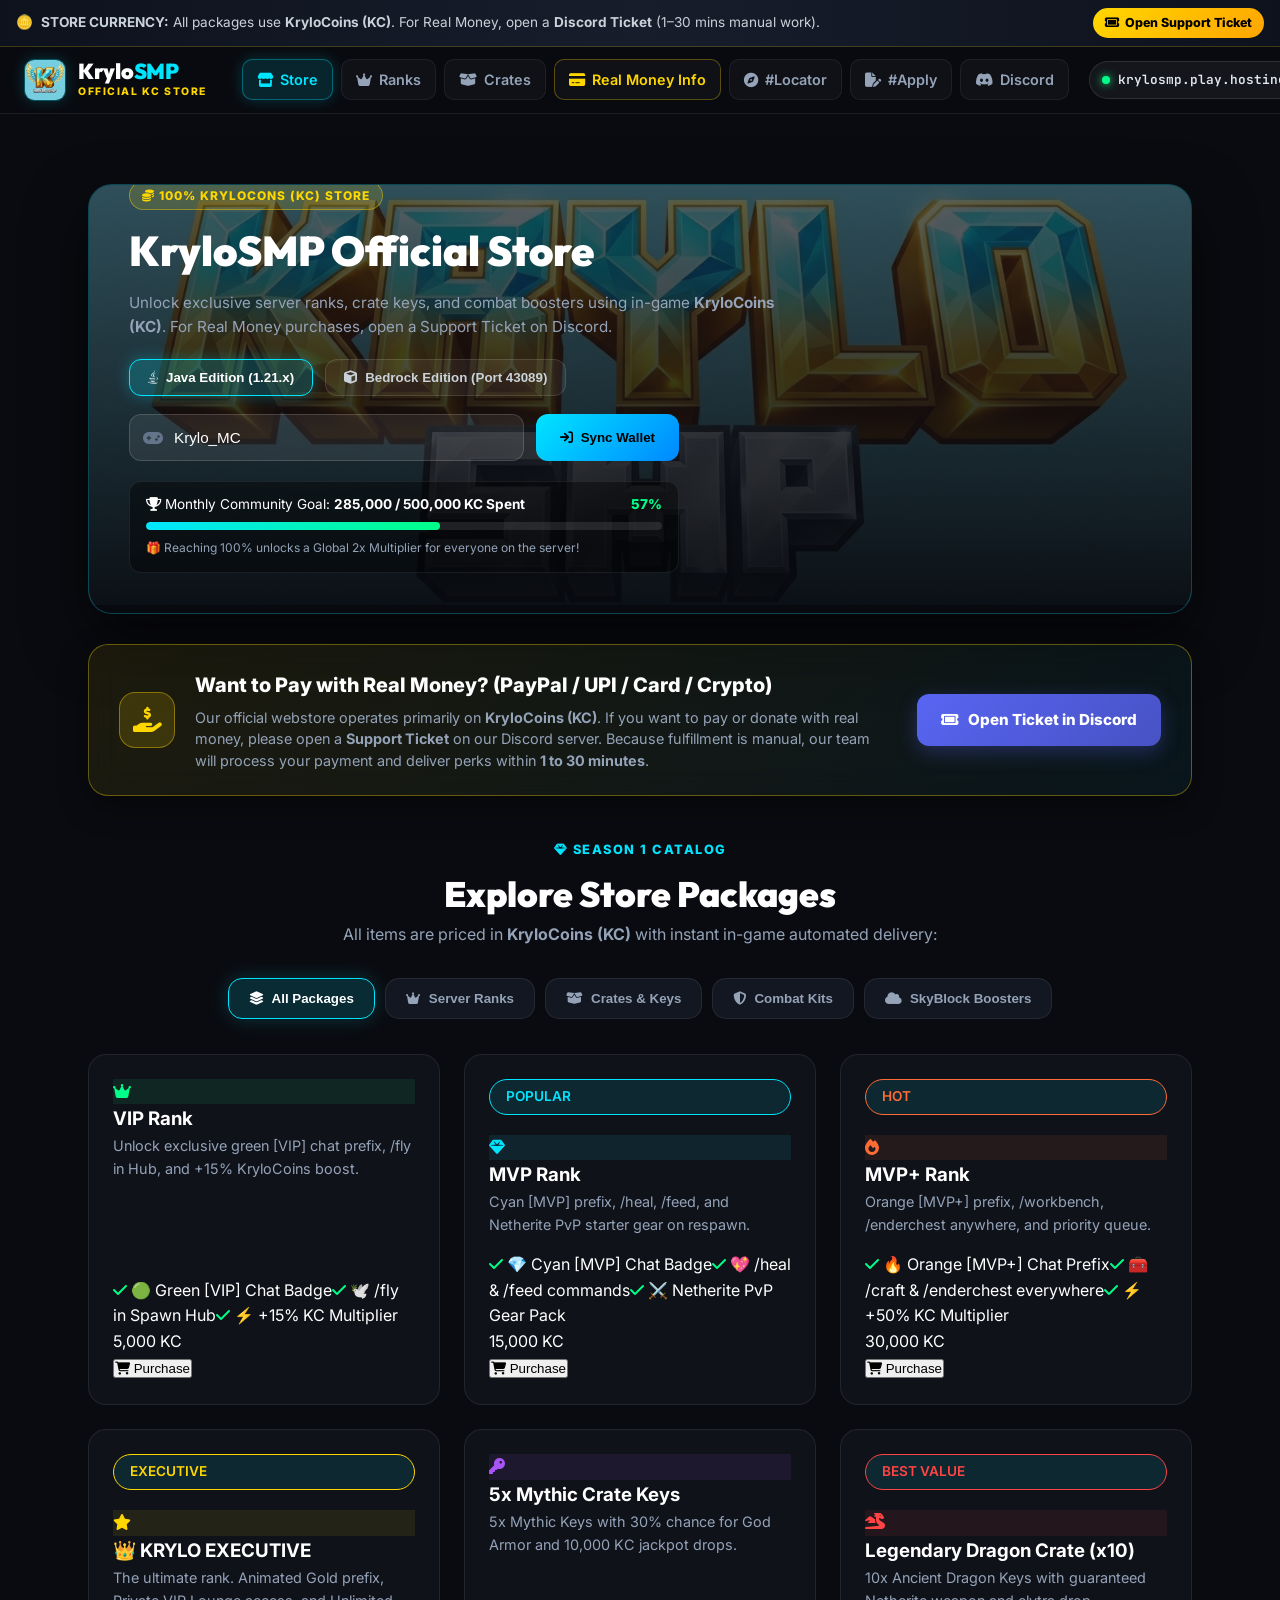
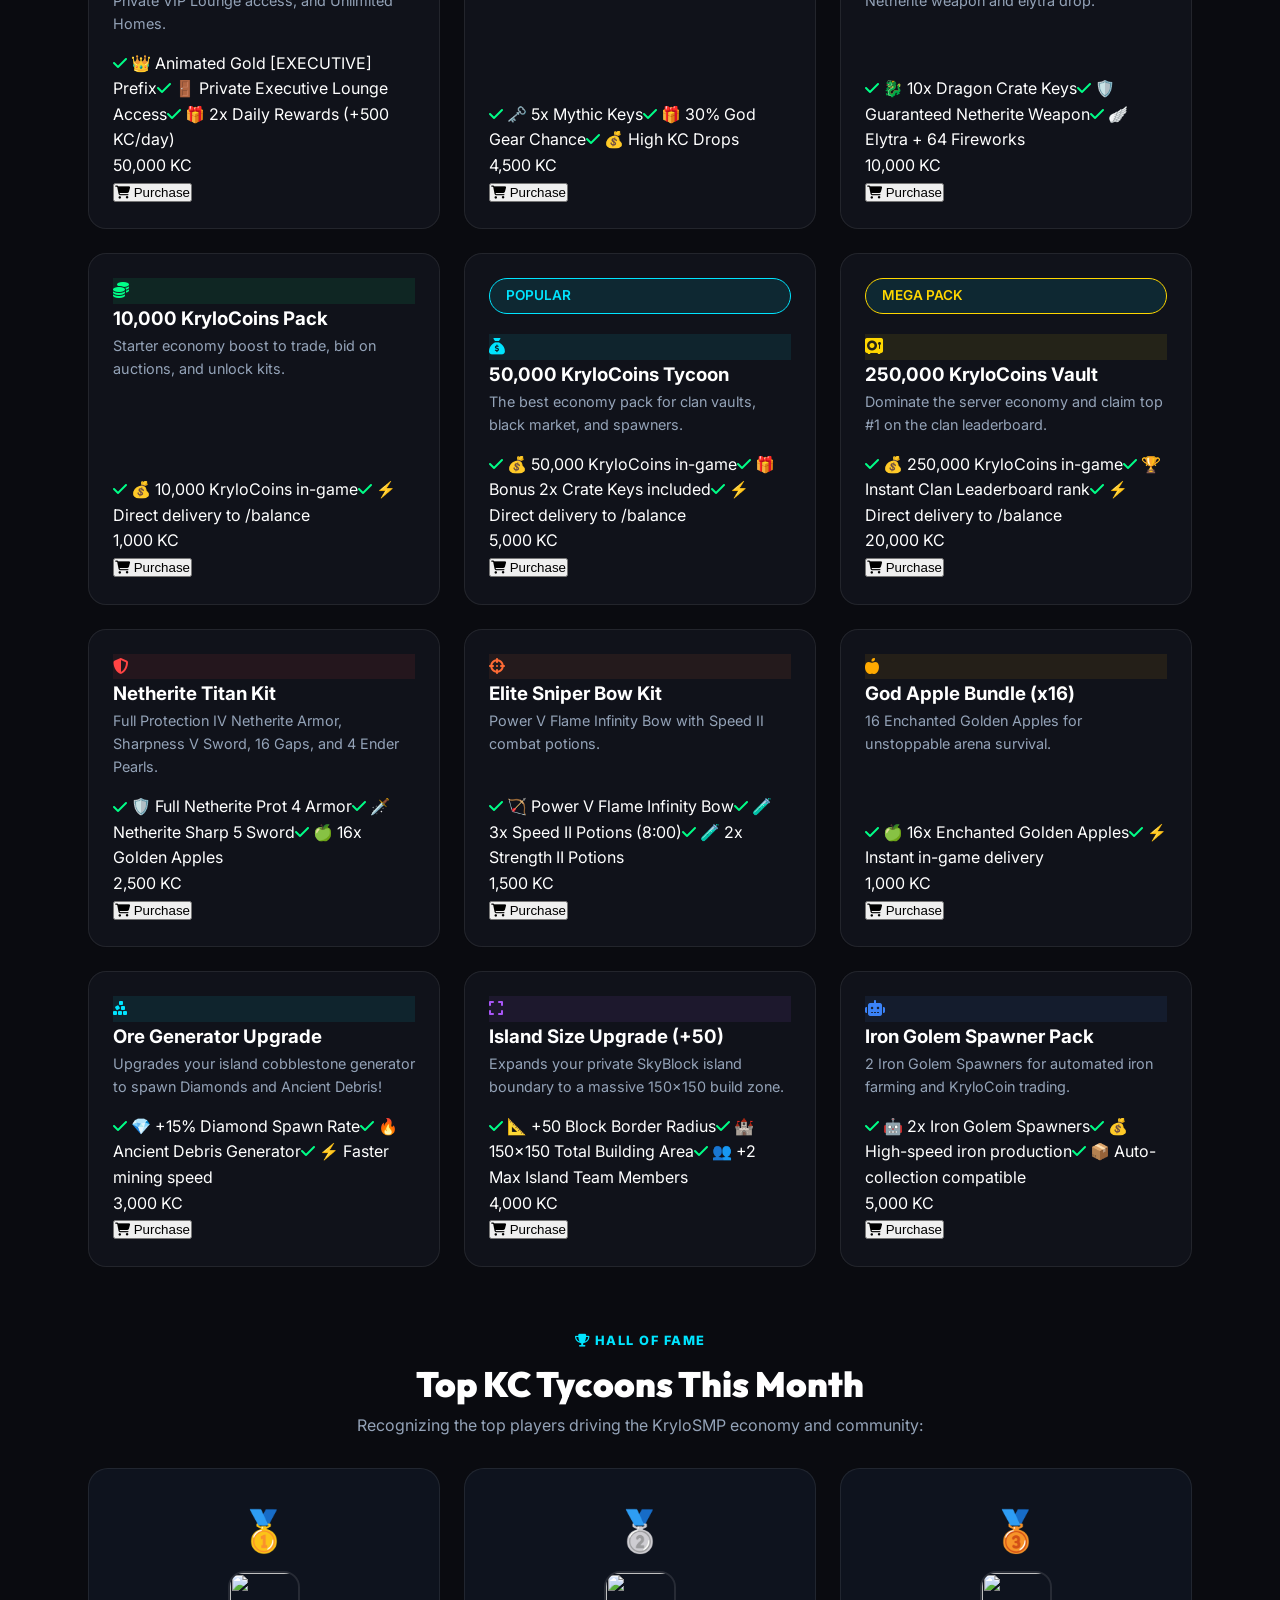
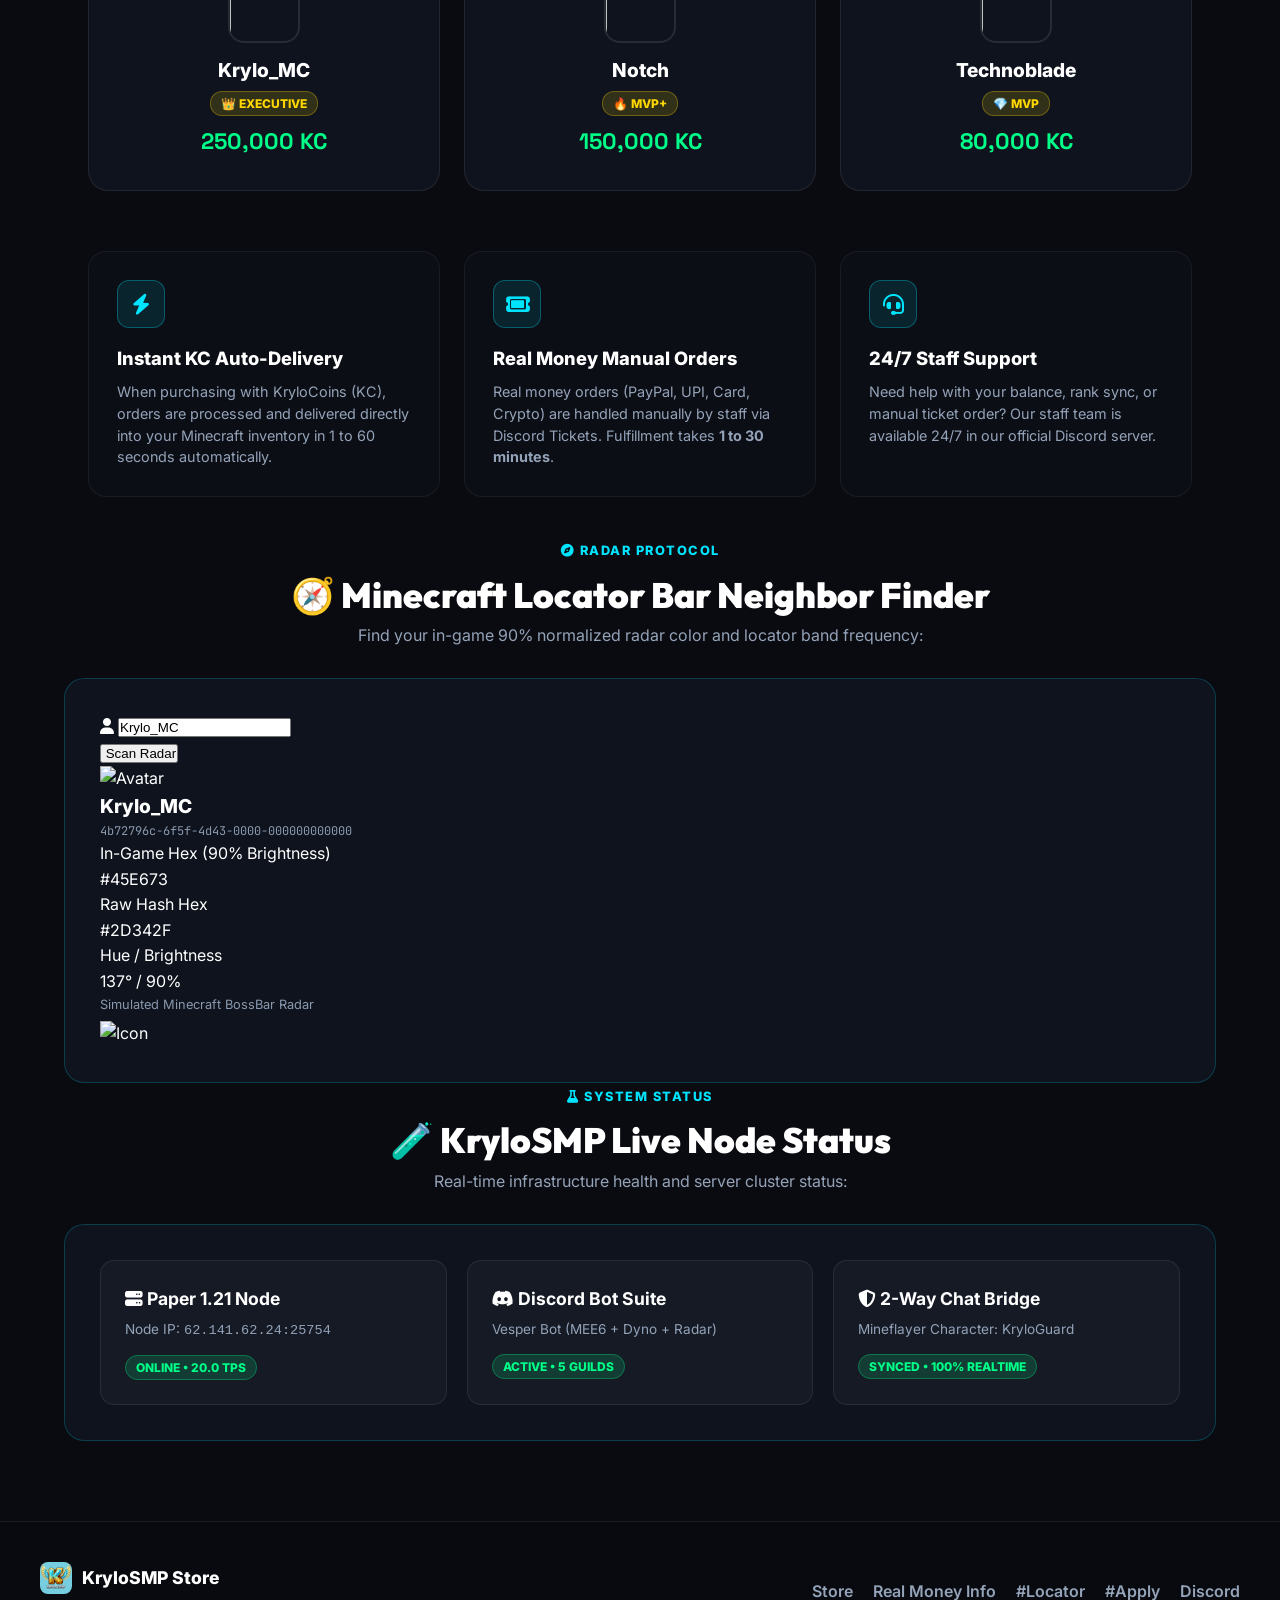
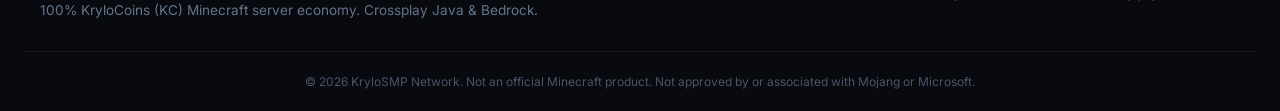
==== index.html @ 3a885ba5 "Remove recent orders ticker marquee" ====
<!DOCTYPE html>
<html lang="en">
<head>
  <meta charset="UTF-8">
  <meta name="viewport" content="width=device-width, initial-scale=1.0, maximum-scale=1.0, user-scalable=no">
  <title>KryloSMP — Official Server Store & Web Hub</title>
  <meta name="description" content="Official Minecraft store for KryloSMP. 100% KryloCoins (KC) currency with manual real-money Discord ticket support. Crossplay Java & Bedrock.">
  <link rel="icon" type="image/png" href="server-icon.png">
  <link rel="preconnect" href="https://fonts.googleapis.com">
  <link rel="preconnect" href="https://fonts.gstatic.com" crossorigin>
  <link href="https://fonts.googleapis.com/css2?family=Inter:wght@300;400;500;600;700;800;900&family=Outfit:wght@400;600;700;800;900&family=Space+Grotesk:wght@600;700&family=JetBrains+Mono:wght@500;700&display=swap" rel="stylesheet">
  <link rel="stylesheet" href="https://cdnjs.cloudflare.com/ajax/libs/font-awesome/6.5.1/css/all.min.css">
  <link rel="stylesheet" href="index.css?v=9.0">
</head>
<body>

  <!-- Top Announcement Bar (KC Economy & Real Money Ticket Notice) -->
  <div class="top-announcement-bar">
    <div class="top-bar-inner">
      <div class="top-bar-left">
        <span class="pulse-fire">🪙</span>
        <span><strong>STORE CURRENCY:</strong> All packages use <strong>KryloCoins (KC)</strong>. For Real Money, open a <strong>Discord Ticket</strong> (1–30 mins manual work).</span>
      </div>
      <div class="top-bar-right">
        <a href="https://discord.gg/6vrEDTu3bx" target="_blank" class="top-ticket-btn">
          <i class="fa-solid fa-ticket"></i> Open Support Ticket
        </a>
      </div>
    </div>
  </div>

  <!-- Header Navigation -->
  <header>
    <div class="nav-container">
      <a href="#home" class="brand-logo-wrap">
        <img src="server-icon.png" alt="KryloSMP Logo" class="brand-logo-img">
        <div class="brand-title-box">
          <span class="brand-name">Krylo<span class="brand-highlight">SMP</span></span>
          <span class="brand-sub">OFFICIAL KC STORE</span>
        </div>
      </a>
      
      <nav class="desktop-nav">
        <a href="#store" class="nav-pill active"><i class="fa-solid fa-store"></i> Store</a>
        <a href="#ranks" class="nav-pill"><i class="fa-solid fa-crown"></i> Ranks</a>
        <a href="#crates" class="nav-pill"><i class="fa-solid fa-box-open"></i> Crates</a>
        <a href="#realmoney" class="nav-pill" style="color: #ffd700; border-color: rgba(255,215,0,0.3);"><i class="fa-solid fa-credit-card"></i> Real Money Info</a>
        <a href="#locator" class="nav-pill" id="navLocator"><i class="fa-solid fa-compass"></i> #Locator</a>
        <a href="apply.html#moderator" class="nav-pill"><i class="fa-solid fa-file-pen"></i> #Apply</a>
        <a href="https://discord.gg/6vrEDTu3bx" target="_blank" class="nav-pill nav-pill-discord"><i class="fa-brands fa-discord"></i> Discord</a>
      </nav>

      <div class="header-right">
        <div class="server-status-pill" onclick="copyServerIp()" title="Click to copy Server IP">
          <span class="pulse-dot-green"></span>
          <span class="ip-address-text">krylosmp.play.hosting</span>
          <span class="badge-online">ONLINE</span>
        </div>
        
        <div class="user-profile-badge" id="userProfileHeader" onclick="openLoginModal()" title="Manage linked account">
          <img src="https://mc-heads.net/avatar/Krylo_MC/32" id="headerUserAvatar" class="header-avatar" alt="Avatar">
          <div class="header-user-info">
            <span class="header-ign" id="headerUserLabel">Krylo_MC</span>
            <small class="header-wallet-kc" id="headerWalletLabel">50,000 KC</small>
          </div>
        </div>
      </div>
    </div>
  </header>

  <!-- Main Store Hero Banner -->
  <main>
    <section class="hero-freshsmp" id="home">
      <div class="hero-banner-card">
        <img src="official_banner.jpg" alt="KryloSMP Official Banner" class="hero-bg-banner">
        <div class="hero-overlay-content">
          <span class="hero-tag"><i class="fa-solid fa-coins"></i> 100% KRYLOCONS (KC) STORE</span>
          <h1 class="hero-store-title">KryloSMP Official Store</h1>
          <p class="hero-store-desc">Unlock exclusive server ranks, crate keys, and combat boosters using in-game <strong>KryloCoins (KC)</strong>. For Real Money purchases, open a Support Ticket on Discord.</p>

          <!-- Platform Selector (Java vs Bedrock) -->
          <div class="platform-selector">
            <button class="plat-btn active" id="platJava" onclick="setPlatform('java')">
              <i class="fa-brands fa-java"></i> Java Edition (1.21.x)
            </button>
            <button class="plat-btn" id="platBedrock" onclick="setPlatform('bedrock')">
              <i class="fa-solid fa-cube"></i> Bedrock Edition (Port 43089)
            </button>
          </div>

          <!-- Quick Username Bind -->
          <div class="username-bind-container">
            <div class="input-with-icon">
              <i class="fa-solid fa-gamepad"></i>
              <input type="text" id="mcUsernameInput" placeholder="Enter Minecraft IGN (e.g. Krylo_MC)..." autocomplete="off">
            </div>
            <button class="btn-bind-action" onclick="bindUsername()">
              <i class="fa-solid fa-arrow-right-to-bracket"></i> Sync Wallet
            </button>
          </div>

          <!-- Monthly Community Goal Bar -->
          <div class="community-goal-wrap">
            <div class="goal-header">
              <span><i class="fa-solid fa-trophy"></i> Monthly Community Goal: <strong>285,000 / 500,000 KC Spent</strong></span>
              <span class="goal-percent">57%</span>
            </div>
            <div class="goal-bar-bg">
              <div class="goal-bar-fill" style="width: 57%;"></div>
            </div>
            <small class="goal-note">🎁 Reaching 100% unlocks a Global 2x Multiplier for everyone on the server!</small>
          </div>
        </div>
      </div>
    </section>

    <!-- REAL MONEY POLICY CARD (Notice: 1-30 mins manual work) -->
    <section class="real-money-card-section" id="realmoney">
      <div class="real-money-alert-box">
        <div class="real-money-left">
          <div class="alert-icon-gold"><i class="fa-solid fa-hand-holding-dollar"></i></div>
          <div>
            <h3>Want to Pay with Real Money? (PayPal / UPI / Card / Crypto)</h3>
            <p>Our official webstore operates primarily on <strong>KryloCoins (KC)</strong>. If you want to pay or donate with real money, please open a <strong>Support Ticket</strong> on our Discord server. Because fulfillment is manual, our team will process your payment and deliver perks within <strong>1 to 30 minutes</strong>.</p>
          </div>
        </div>
        <a href="https://discord.gg/6vrEDTu3bx" target="_blank" class="btn-open-ticket-main">
          <i class="fa-solid fa-ticket"></i> Open Ticket in Discord
        </a>
      </div>
    </section>

    <!-- STORE SECTION (Pure KryloCoins Packages) -->
    <section class="store-catalog" id="store">
      <div class="section-title-wrap">
        <span class="sub-badge"><i class="fa-solid fa-gem"></i> SEASON 1 CATALOG</span>
        <h2>Explore Store Packages</h2>
        <p>All items are priced in <strong>KryloCoins (KC)</strong> with instant in-game automated delivery:</p>
      </div>

      <!-- Category Filter Tabs -->
      <div class="category-tabs-fresh">
        <button class="cat-btn active" onclick="filterProducts('all')"><i class="fa-solid fa-layer-group"></i> All Packages</button>
        <button class="cat-btn" id="tabRanks" onclick="filterProducts('ranks')"><i class="fa-solid fa-crown"></i> Server Ranks</button>
        <button class="cat-btn" id="tabCrates" onclick="filterProducts('crates')"><i class="fa-solid fa-box-open"></i> Crates & Keys</button>
        <button class="cat-btn" onclick="filterProducts('combat')"><i class="fa-solid fa-shield-halved"></i> Combat Kits</button>
        <button class="cat-btn" onclick="filterProducts('skyblock')"><i class="fa-solid fa-cloud"></i> SkyBlock Boosters</button>
      </div>

      <!-- Products Grid -->
      <div class="products-grid-fresh" id="productsGrid">
        <!-- Products Injected Dynamically in KC -->
      </div>
    </section>

    <!-- TOP SUPPORTERS & COMMUNITY SUPPORT -->
    <section class="donators-section">
      <div class="section-title-wrap">
        <span class="sub-badge"><i class="fa-solid fa-trophy"></i> HALL OF FAME</span>
        <h2>Top KC Tycoons This Month</h2>
        <p>Recognizing the top players driving the KryloSMP economy and community:</p>
      </div>

      <div class="top-donators-grid">
        <div class="donator-card rank-1">
          <div class="donator-trophy">🥇</div>
          <img src="https://mc-heads.net/avatar/Krylo_MC/64" alt="" class="donator-avatar">
          <div class="donator-name">Krylo_MC</div>
          <div class="donator-rank-badge">👑 EXECUTIVE</div>
          <div class="donator-amount">250,000 KC</div>
        </div>

        <div class="donator-card rank-2">
          <div class="donator-trophy">🥈</div>
          <img src="https://mc-heads.net/avatar/Notch/64" alt="" class="donator-avatar">
          <div class="donator-name">Notch</div>
          <div class="donator-rank-badge">🔥 MVP+</div>
          <div class="donator-amount">150,000 KC</div>
        </div>

        <div class="donator-card rank-3">
          <div class="donator-trophy">🥉</div>
          <img src="https://mc-heads.net/avatar/Technoblade/64" alt="" class="donator-avatar">
          <div class="donator-name">Technoblade</div>
          <div class="donator-rank-badge">💎 MVP</div>
          <div class="donator-amount">80,000 KC</div>
        </div>
      </div>
    </section>

    <!-- TRUST & REAL MONEY MANUAL PROTOCOL -->
    <section class="trust-guarantee-section">
      <div class="trust-grid">
        <div class="trust-card">
          <div class="trust-icon"><i class="fa-solid fa-bolt"></i></div>
          <h3>Instant KC Auto-Delivery</h3>
          <p>When purchasing with KryloCoins (KC), orders are processed and delivered directly into your Minecraft inventory in 1 to 60 seconds automatically.</p>
        </div>

        <div class="trust-card">
          <div class="trust-icon"><i class="fa-solid fa-ticket"></i></div>
          <h3>Real Money Manual Orders</h3>
          <p>Real money orders (PayPal, UPI, Card, Crypto) are handled manually by staff via Discord Tickets. Fulfillment takes <strong>1 to 30 minutes</strong>.</p>
        </div>

        <div class="trust-card">
          <div class="trust-icon"><i class="fa-solid fa-headset"></i></div>
          <h3>24/7 Staff Support</h3>
          <p>Need help with your balance, rank sync, or manual ticket order? Our staff team is available 24/7 in our official Discord server.</p>
        </div>
      </div>
    </section>

    <!-- LOCATOR RADAR SECTION (#locator & #locater) -->
    <section class="locator-section" id="locator">
      <div class="section-title-wrap">
        <span class="sub-badge"><i class="fa-solid fa-compass"></i> RADAR PROTOCOL</span>
        <h2>🧭 Minecraft Locator Bar Neighbor Finder</h2>
        <p>Find your in-game 90% normalized radar color and locator band frequency:</p>
      </div>

      <div class="locator-tool-card">
        <div class="tool-search-row">
          <div class="tool-input-wrap">
            <i class="fa-solid fa-user"></i>
            <input type="text" id="inlineLocatorInput" placeholder="Enter Username or UUID (e.g. Krylo_MC)..." value="Krylo_MC">
          </div>
          <button class="btn-tool-scan" onclick="calcInlineLocator()"><i class="fa-solid fa-radar"></i> Scan Radar</button>
        </div>

        <div class="tool-result-grid">
          <div class="tool-player-box">
            <img id="inlineHead" src="https://mc-heads.net/avatar/Krylo_MC/128" alt="Avatar">
            <div style="font-weight: 800; font-size: 1.2rem;" id="inlineDispName">Krylo_MC</div>
            <div style="font-family: 'JetBrains Mono', monospace; font-size: 0.75rem; color: #8a99ad; word-break: break-all;" id="inlineDispUuid">Scanning UUID...</div>
          </div>

          <div>
            <div class="tool-metrics-grid">
              <div class="tool-metric-item">
                <div class="tool-metric-label">In-Game Hex (90% Brightness)</div>
                <div class="tool-metric-val">
                  <span class="color-pill" id="inlinePillNorm" style="background: #b945e6;"></span>
                  <span id="inlineHexNorm">#B945E6</span>
                </div>
              </div>
              <div class="tool-metric-item">
                <div class="tool-metric-label">Raw Hash Hex</div>
                <div class="tool-metric-val">
                  <span class="color-pill" id="inlinePillRaw" style="background: #ad79c1;"></span>
                  <span id="inlineHexRaw">#AD79C1</span>
                </div>
              </div>
              <div class="tool-metric-item">
                <div class="tool-metric-label">Hue / Brightness</div>
                <div class="tool-metric-val" id="inlineHue">283° / 90%</div>
              </div>
            </div>

            <div class="bossbar-wrap">
              <div style="font-size: 0.8rem; color: #8a99ad; margin-bottom: 6px;">Simulated Minecraft BossBar Radar</div>
              <div class="bossbar-outer">
                <div class="bossbar-inner" id="inlineBarFill" style="background: #b945e6;"></div>
                <div class="bossbar-head-icon">
                  <img id="inlineBarIcon" src="https://mc-heads.net/avatar/Krylo_MC/64" alt="Icon">
                </div>
              </div>
            </div>
          </div>
        </div>
      </div>
    </section>

    <!-- TEST LAB SECTION (#test) -->
    <section class="test-section" id="test">
      <div class="section-title-wrap">
        <span class="sub-badge"><i class="fa-solid fa-flask"></i> SYSTEM STATUS</span>
        <h2>🧪 KryloSMP Live Node Status</h2>
        <p>Real-time infrastructure health and server cluster status:</p>
      </div>

      <div class="locator-tool-card">
        <div class="test-cards-grid">
          <div class="test-card-box">
            <h3><i class="fa-solid fa-server"></i> Paper 1.21 Node</h3>
            <p>Node IP: <code>62.141.62.24:25754</code></p>
            <span class="test-badge">ONLINE • 20.0 TPS</span>
          </div>
          <div class="test-card-box">
            <h3><i class="fa-brands fa-discord"></i> Discord Bot Suite</h3>
            <p>Vesper Bot (MEE6 + Dyno + Radar)</p>
            <span class="test-badge">ACTIVE • 5 GUILDS</span>
          </div>
          <div class="test-card-box">
            <h3><i class="fa-solid fa-shield-halved"></i> 2-Way Chat Bridge</h3>
            <p>Mineflayer Character: KryloGuard</p>
            <span class="test-badge">SYNCED • 100% REALTIME</span>
          </div>
        </div>
      </div>
    </section>
  </main>

  <!-- Product Modal (KC Purchase or Real Money Ticket Option) -->
  <div class="modal-overlay" id="productModal">
    <div class="modal-card">
      <button class="modal-close" onclick="closeProductModal()"><i class="fa-solid fa-xmark"></i></button>
      <div class="modal-header">
        <div class="product-modal-icon" id="modalProductIcon"><i class="fa-solid fa-crown"></i></div>
        <h3 id="modalProductTitle">Package Details</h3>
        <span class="modal-price" id="modalProductPrice">5,000 KC</span>
      </div>
      <div class="modal-body">
        <p id="modalProductDesc">Includes perks, commands, and rank cosmetic multipliers.</p>
        <div class="perks-list" id="modalPerksList"></div>
        <div class="player-link-confirm">
          <label>Delivering To Minecraft Account:</label>
          <div class="confirm-user-badge">
            <img src="https://mc-heads.net/avatar/MHF_Steve" id="modalUserAvatar" alt="User">
            <span id="modalUsername">Krylo_MC</span>
          </div>
        </div>
      </div>
      <div class="modal-footer">
        <button class="btn-confirm-purchase" onclick="confirmPurchase()"><i class="fa-solid fa-coins"></i> Pay with KryloCoins (Instant)</button>
        <a href="https://discord.gg/6vrEDTu3bx" target="_blank" class="btn-realmoney-ticket"><i class="fa-solid fa-ticket"></i> Pay with Real Money (Open Ticket • 1-30m)</a>
      </div>
    </div>
  </div>

  <!-- Player Login / Link Modal -->
  <div class="modal-overlay" id="loginModal">
    <div class="modal-card">
      <button class="modal-close" onclick="closeLoginModal()"><i class="fa-solid fa-xmark"></i></button>
      <div class="modal-header">
        <i class="fa-solid fa-coins modal-icon" style="color: #ffd700;"></i>
        <h3>Link Minecraft Account</h3>
        <p>Enter your In-Game Name to access your KryloCoins wallet.</p>
      </div>
      <div class="modal-body">
        <div class="form-group">
          <label for="modalMcUsername">Minecraft Username</label>
          <input type="text" id="modalMcUsername" placeholder="e.g. Krylo_MC" class="input-dark">
        </div>
      </div>
      <div class="modal-footer">
        <button class="btn-confirm-login" onclick="submitModalLogin()"><i class="fa-solid fa-bolt"></i> Verify & Link</button>
      </div>
    </div>
  </div>

  <!-- Toast Notification -->
  <div class="toast-container" id="toastContainer"></div>

  <!-- Footer -->
  <footer>
    <div class="footer-inner">
      <div class="footer-left">
        <div class="footer-logo">
          <img src="server-icon.png" alt="Logo" style="width: 32px; height: 32px; border-radius: 8px;">
          <span>KryloSMP Store</span>
        </div>
        <p>100% KryloCoins (KC) Minecraft server economy. Crossplay Java & Bedrock.</p>
      </div>
      <div class="footer-links">
        <a href="#store">Store</a>
        <a href="#realmoney">Real Money Info</a>
        <a href="#locator">#Locator</a>
        <a href="apply.html#moderator">#Apply</a>
        <a href="https://discord.gg/6vrEDTu3bx" target="_blank">Discord</a>
      </div>
    </div>
    <div class="footer-bottom">
      <p>© 2026 KryloSMP Network. Not an official Minecraft product. Not approved by or associated with Mojang or Microsoft.</p>
    </div>
  </footer>

  <script src="index.js?v=9.0"></script>
</body>
</html>
---- index.css ----
/* ====================================================
   👑 KRYLOSMP STORE & HUB — DESIGN SYSTEM (v5.0)
   ==================================================== */

:root {
  --bg-primary: #0a0b10;
  --bg-card: rgba(18, 20, 29, 0.85);
  --bg-card-hover: rgba(26, 30, 44, 0.95);
  --border-color: rgba(255, 255, 255, 0.08);
  --border-hover: rgba(0, 229, 255, 0.4);
  
  --accent-cyan: #00E5FF;
  --accent-gold: #FFD700;
  --accent-green: #00FF88;
  --accent-purple: #A855F7;
  --accent-red: #FF4444;
  
  --text-main: #FFFFFF;
  --text-muted: #94A3B8;
  --text-dim: #64748B;
  
  --radius-lg: 18px;
  --radius-md: 12px;
  --radius-sm: 8px;
  
  --font-heading: 'Outfit', sans-serif;
  --font-body: 'Inter', sans-serif;
}

* {
  margin: 0;
  padding: 0;
  box-sizing: border-box;
}

html {
  scroll-behavior: smooth;
}

body {
  background-color: var(--bg-primary);
  color: var(--text-main);
  font-family: var(--font-body);
  min-height: 100vh;
  position: relative;
  overflow-x: hidden;
  line-height: 1.6;
}

/* Background Glow */
.glow-blob {
  position: fixed;
  border-radius: 50%;
  filter: blur(120px);
  pointer-events: none;
  z-index: 0;
}
.blob-1 {
  width: 500px;
  height: 500px;
  background: radial-gradient(circle, rgba(0, 229, 255, 0.12), transparent 70%);
  top: -150px;
  right: -100px;
}
.blob-2 {
  width: 450px;
  height: 450px;
  background: radial-gradient(circle, rgba(168, 85, 247, 0.1), transparent 70%);
  bottom: 10%;
  left: -150px;
}

/* Header */
header {
  position: sticky;
  top: 0;
  z-index: 1000;
  background: rgba(10, 11, 16, 0.85);
  backdrop-filter: blur(16px);
  border-bottom: 1px solid var(--border-color);
}
.nav-container {
  max-width: 1280px;
  margin: 0 auto;
  padding: 12px 24px;
  display: flex;
  align-items: center;
  justify-content: space-between;
  gap: 20px;
}
.brand-logo-wrap {
  display: flex;
  align-items: center;
  gap: 12px;
  text-decoration: none;
  flex-shrink: 0;
  margin-right: 15px;
}
.brand-logo-img {
  width: 42px;
  height: 42px;
  border-radius: 10px;
  border: 1px solid rgba(0, 229, 255, 0.35);
  box-shadow: 0 0 15px rgba(0, 229, 255, 0.2);
}
.brand-title-box {
  display: flex;
  flex-direction: column;
}
.brand-name {
  font-family: var(--font-heading);
  font-size: 1.35rem;
  font-weight: 900;
  color: #fff;
  line-height: 1.1;
  letter-spacing: -0.3px;
}
.brand-highlight {
  color: #00e5ff;
}
.brand-sub {
  font-size: 0.65rem;
  letter-spacing: 1.5px;
  color: #ffd700;
  font-weight: 800;
}

/* Nav Pills */
.desktop-nav {
  display: flex;
  align-items: center;
  gap: 8px;
  flex-wrap: nowrap;
}
.nav-pill {
  color: #94a3b8;
  text-decoration: none;
  font-weight: 600;
  font-size: 0.9rem;
  padding: 8px 14px;
  border-radius: 10px;
  background: rgba(255, 255, 255, 0.03);
  border: 1px solid rgba(255, 255, 255, 0.06);
  transition: all 0.2s ease;
  display: flex;
  align-items: center;
  gap: 7px;
  white-space: nowrap;
}
.nav-pill:hover {
  color: #fff;
  background: rgba(255, 255, 255, 0.08);
  border-color: rgba(255, 255, 255, 0.15);
  transform: translateY(-1px);
}
.nav-pill.active {
  color: #00e5ff;
  background: rgba(0, 229, 255, 0.12);
  border-color: rgba(0, 229, 255, 0.35);
  box-shadow: 0 0 15px rgba(0, 229, 255, 0.2);
}
.nav-pill-discord:hover {
  color: #5865F2;
  border-color: rgba(88, 101, 242, 0.4);
}

/* Header Right Area */
.header-right {
  display: flex;
  align-items: center;
  gap: 12px;
  flex-shrink: 0;
}
.server-status-pill {
  display: flex;
  align-items: center;
  gap: 8px;
  background: rgba(16, 22, 34, 0.9);
  border: 1px solid rgba(0, 229, 255, 0.2);
  padding: 7px 14px;
  border-radius: 30px;
  font-size: 0.85rem;
  cursor: pointer;
  transition: all 0.2s;
}
.server-status-pill:hover {
  border-color: #00e5ff;
  box-shadow: 0 0 12px rgba(0, 229, 255, 0.25);
}
.pulse-dot-green {
  width: 8px;
  height: 8px;
  background: #00ff88;
  border-radius: 50%;
  box-shadow: 0 0 8px #00ff88;
  display: inline-block;
}
.ip-address-text {
  font-family: 'JetBrains Mono', monospace;
  font-size: 0.8rem;
  color: #e2e8f0;
  font-weight: 600;
}
.badge-online {
  background: rgba(0, 255, 136, 0.15);
  color: #00ff88;
  border: 1px solid rgba(0, 255, 136, 0.3);
  font-size: 0.68rem;
  font-weight: 800;
  padding: 2px 7px;
  border-radius: 10px;
}

/* User Profile Badge */
.user-profile-badge {
  display: flex;
  align-items: center;
  gap: 10px;
  background: linear-gradient(135deg, rgba(0, 229, 255, 0.1), rgba(255, 215, 0, 0.08));
  border: 1px solid rgba(0, 229, 255, 0.25);
  padding: 5px 12px 5px 6px;
  border-radius: 30px;
  cursor: pointer;
  transition: all 0.2s;
}
.user-profile-badge:hover {
  border-color: #00e5ff;
  box-shadow: 0 0 15px rgba(0, 229, 255, 0.25);
  transform: translateY(-1px);
}
.header-avatar {
  width: 28px;
  height: 28px;
  border-radius: 50%;
  border: 1px solid #00e5ff;
}
.header-user-info {
  display: flex;
  flex-direction: column;
  line-height: 1.1;
}
.header-ign {
  font-weight: 800;
  font-size: 0.85rem;
  color: #fff;
}
.header-wallet-kc {
  font-size: 0.7rem;
  color: #00ff88;
  font-weight: 700;
}

/* Main Content */
main {
  max-width: 1200px;
  margin: 0 auto;
  padding: 40px 24px 80px;
  position: relative;
  z-index: 1;
}

/* Hero */
.hero {
  text-align: center;
  padding: 30px 0 50px;
}
.badge {
  display: inline-flex;
  align-items: center;
  gap: 8px;
  background: rgba(0, 229, 255, 0.1);
  border: 1px solid rgba(0, 229, 255, 0.3);
  color: var(--accent-cyan);
  padding: 6px 16px;
  border-radius: 30px;
  font-size: 0.85rem;
  font-weight: 600;
  margin-bottom: 20px;
}
.hero h1 {
  font-family: var(--font-heading);
  font-size: 3.4rem;
  font-weight: 800;
  line-height: 1.15;
  margin-bottom: 16px;
}
.gradient-text {
  background: linear-gradient(135deg, var(--accent-cyan), var(--accent-purple), var(--accent-gold));
  -webkit-background-clip: text;
  -webkit-text-fill-color: transparent;
}
.hero p {
  color: var(--text-muted);
  font-size: 1.15rem;
  max-width: 680px;
  margin: 0 auto 30px;
}

/* Username input box */
.username-box {
  max-width: 500px;
  margin: 0 auto 12px;
  display: flex;
  background: var(--bg-card);
  border: 1px solid var(--border-color);
  border-radius: var(--radius-md);
  padding: 6px;
  align-items: center;
}
.user-input-icon {
  padding: 0 16px;
  color: var(--accent-cyan);
}
.username-box input {
  flex: 1;
  background: transparent;
  border: none;
  color: #fff;
  font-size: 0.95rem;
  outline: none;
}
.username-box button {
  background: linear-gradient(135deg, var(--accent-cyan), #00A3FF);
  border: none;
  color: #000;
  font-weight: 700;
  padding: 12px 20px;
  border-radius: var(--radius-sm);
  cursor: pointer;
  transition: all 0.2s;
}
.username-box button:hover {
  transform: scale(1.02);
}
.input-tip {
  font-size: 0.85rem;
  color: var(--text-dim);
}

/* STORE SECTION */
.store-section {
  margin: 40px 0 70px;
}
.section-header {
  text-align: center;
  margin-bottom: 30px;
}
.section-tag {
  display: inline-flex;
  align-items: center;
  gap: 6px;
  color: var(--accent-gold);
  font-weight: 600;
  font-size: 0.9rem;
  text-transform: uppercase;
  letter-spacing: 1px;
  margin-bottom: 8px;
}
.section-header h2 {
  font-family: var(--font-heading);
  font-size: 2.2rem;
  font-weight: 700;
  margin-bottom: 8px;
}
.section-header p {
  color: var(--text-muted);
}

/* Category Tabs */
.category-tabs {
  display: flex;
  justify-content: center;
  gap: 12px;
  margin-bottom: 36px;
  flex-wrap: wrap;
}
.cat-tab {
  background: rgba(255, 255, 255, 0.04);
  border: 1px solid var(--border-color);
  color: var(--text-muted);
  padding: 10px 20px;
  border-radius: 30px;
  font-weight: 600;
  font-size: 0.9rem;
  cursor: pointer;
  transition: all 0.2s;
  display: flex;
  align-items: center;
  gap: 8px;
}
.cat-tab:hover {
  background: rgba(255, 255, 255, 0.08);
  color: #fff;
}
.cat-tab.active {
  background: var(--accent-cyan);
  color: #000;
  border-color: var(--accent-cyan);
}

/* Products Grid */
.products-grid {
  display: grid;
  grid-template-columns: repeat(auto-fit, minmax(280px, 1fr));
  gap: 24px;
}
.product-card {
  background: var(--bg-card);
  border: 1px solid var(--border-color);
  border-radius: var(--radius-lg);
  padding: 24px;
  display: flex;
  flex-direction: column;
  position: relative;
  transition: all 0.25s;
  backdrop-filter: blur(12px);
}
.product-card:hover {
  transform: translateY(-5px);
  border-color: var(--item-color, var(--accent-cyan));
  box-shadow: 0 10px 30px rgba(0, 0, 0, 0.4);
}
.product-badge {
  position: absolute;
  top: 14px;
  right: 14px;
  background: var(--accent-gold);
  color: #000;
  font-size: 0.75rem;
  font-weight: 800;
  padding: 4px 10px;
  border-radius: 20px;
  text-transform: uppercase;
}
.product-card-top {
  display: flex;
  align-items: center;
  justify-content: space-between;
  margin-bottom: 16px;
}
.product-icon-box {
  width: 50px;
  height: 50px;
  background: rgba(255, 255, 255, 0.05);
  border-radius: var(--radius-md);
  display: flex;
  align-items: center;
  justify-content: center;
  font-size: 1.4rem;
  color: var(--item-color, var(--accent-cyan));
}
.product-pricing {
  text-align: right;
}
.price-kc {
  display: block;
  font-size: 1.15rem;
  font-weight: 800;
  color: var(--accent-gold);
}
.price-usd {
  font-size: 0.8rem;
  color: var(--text-dim);
}
.product-name {
  font-family: var(--font-heading);
  font-size: 1.25rem;
  margin-bottom: 8px;
}
.product-desc {
  font-size: 0.9rem;
  color: var(--text-muted);
  margin-bottom: 16px;
  flex: 1;
}
.product-perks-preview {
  display: flex;
  flex-direction: column;
  gap: 6px;
  margin-bottom: 20px;
}
.perk-tag {
  font-size: 0.8rem;
  color: var(--text-muted);
}
.btn-product-buy {
  width: 100%;
  background: linear-gradient(135deg, rgba(255, 255, 255, 0.08), rgba(255, 255, 255, 0.03));
  border: 1px solid var(--border-color);
  color: #fff;
  padding: 12px;
  border-radius: var(--radius-md);
  font-weight: 700;
  cursor: pointer;
  transition: all 0.2s;
  display: flex;
  align-items: center;
  justify-content: center;
  gap: 8px;
}
.btn-product-buy:hover {
  background: var(--accent-cyan);
  color: #000;
  border-color: var(--accent-cyan);
}

/* Info Grid */
.info-section {
  margin-top: 40px;
}
.info-grid {
  display: grid;
  grid-template-columns: repeat(auto-fit, minmax(280px, 1fr));
  gap: 24px;
}
.info-card {
  background: var(--bg-card);
  border: 1px solid var(--border-color);
  border-radius: var(--radius-lg);
  padding: 24px;
  backdrop-filter: blur(12px);
}
.card-icon {
  font-size: 1.5rem;
  color: var(--accent-cyan);
  margin-bottom: 12px;
}
.info-card h3 {
  font-family: var(--font-heading);
  font-size: 1.2rem;
  margin-bottom: 6px;
}
.info-card p {
  color: var(--text-muted);
  font-size: 0.9rem;
  margin-bottom: 18px;
}
.connection-details, .commands-list {
  display: flex;
  flex-direction: column;
  gap: 10px;
}
.detail-row {
  display: flex;
  justify-content: space-between;
  font-size: 0.85rem;
  padding: 8px 12px;
  background: rgba(255, 255, 255, 0.03);
  border-radius: var(--radius-sm);
}
.copyable {
  color: var(--accent-cyan);
  cursor: pointer;
  font-weight: 600;
}
.cmd-item {
  font-size: 0.85rem;
  display: flex;
  align-items: center;
  gap: 10px;
}
.cmd-item code {
  background: rgba(0, 229, 255, 0.1);
  color: var(--accent-cyan);
  padding: 4px 8px;
  border-radius: 6px;
  font-weight: 700;
}
.wallet-display-box {
  display: flex;
  align-items: center;
  gap: 14px;
  background: rgba(255, 255, 255, 0.03);
  padding: 14px;
  border-radius: var(--radius-md);
  margin-bottom: 16px;
}
.hero-avatar {
  border-radius: 8px;
}
.wallet-rank {
  display: block;
  font-size: 0.8rem;
  color: var(--accent-gold);
  font-weight: 700;
}
.wallet-balance {
  font-size: 0.95rem;
  font-weight: 800;
  color: var(--accent-green);
}
.btn-portal-action, .btn-discord-join {
  width: 100%;
  padding: 12px;
  border-radius: var(--radius-md);
  font-weight: 700;
  cursor: pointer;
  display: flex;
  align-items: center;
  justify-content: center;
  gap: 8px;
  text-decoration: none;
}
.btn-portal-action {
  background: linear-gradient(135deg, var(--accent-cyan), #00A3FF);
  border: none;
  color: #000;
}
.btn-discord-join {
  background: #5865F2;
  color: #fff;
  border: none;
  margin-bottom: 8px;
}
.btn-portal-secondary {
  display: block;
  text-align: center;
  color: var(--text-muted);
  text-decoration: none;
  font-size: 0.85rem;
  padding: 6px;
}

/* Modals */
.modal-overlay {
  position: fixed;
  inset: 0;
  background: rgba(0, 0, 0, 0.75);
  backdrop-filter: blur(8px);
  display: flex;
  align-items: center;
  justify-content: center;
  z-index: 999999;
  opacity: 0;
  pointer-events: none;
  transition: all 0.2s;
}
.modal-overlay.active {
  opacity: 1;
  pointer-events: auto;
}
.modal-card {
  background: #13151f;
  border: 1px solid var(--border-color);
  border-radius: var(--radius-lg);
  padding: 28px;
  width: 90%;
  max-width: 440px;
  position: relative;
}
.modal-close {
  position: absolute;
  top: 16px;
  right: 16px;
  background: transparent;
  border: none;
  color: var(--text-muted);
  font-size: 1.2rem;
  cursor: pointer;
}
.product-modal-icon {
  font-size: 2rem;
  color: var(--accent-gold);
  margin-bottom: 8px;
}
.modal-price {
  color: var(--accent-green);
  font-weight: 800;
  font-size: 1.1rem;
}
.perks-list {
  display: flex;
  flex-direction: column;
  gap: 8px;
  margin: 16px 0;
}
.modal-perk-item {
  font-size: 0.9rem;
  color: var(--text-muted);
  display: flex;
  align-items: center;
  gap: 8px;
}
.modal-perk-item i {
  color: var(--accent-green);
}
.confirm-user-badge {
  display: flex;
  align-items: center;
  gap: 10px;
  background: rgba(255, 255, 255, 0.05);
  padding: 8px 12px;
  border-radius: var(--radius-sm);
  margin-top: 6px;
  font-weight: 700;
}
.confirm-user-badge img {
  border-radius: 4px;
}
.btn-confirm-purchase, .btn-confirm-login {
  width: 100%;
  background: linear-gradient(135deg, var(--accent-green), #00C853);
  border: none;
  color: #000;
  font-weight: 700;
  padding: 14px;
  border-radius: var(--radius-md);
  cursor: pointer;
  font-size: 1rem;
  margin-top: 18px;
}
.input-dark {
  width: 100%;
  background: rgba(255, 255, 255, 0.05);
  border: 1px solid var(--border-color);
  border-radius: var(--radius-sm);
  padding: 12px;
  color: #fff;
  font-size: 0.95rem;
  outline: none;
  margin-top: 6px;
}

/* Toast */
.toast-container {
  position: fixed;
  bottom: 24px;
  right: 24px;
  z-index: 1000000;
  display: flex;
  flex-direction: column;
  gap: 10px;
}
.toast {
  background: #1a1d2e;
  border: 1px solid var(--accent-cyan);
  color: #fff;
  padding: 12px 20px;
  border-radius: var(--radius-md);
  font-weight: 600;
  font-size: 0.9rem;
  box-shadow: 0 8px 24px rgba(0, 0, 0, 0.5);
  animation: slideUp 0.3s ease;
}
@keyframes slideUp {
  from { transform: translateY(20px); opacity: 0; }
  to { transform: translateY(0); opacity: 1; }
}

/* Top Announcement Bar & Real Money Ticket */
.top-announcement-bar {
  background: linear-gradient(90deg, #0d121d 0%, #171d2b 50%, #0d121d 100%);
  border-bottom: 1px solid rgba(255, 215, 0, 0.2);
  font-size: 0.85rem;
  padding: 8px 16px;
  color: #c9d1d9;
}
.top-bar-inner {
  max-width: 1280px;
  margin: 0 auto;
  display: flex;
  justify-content: space-between;
  align-items: center;
  flex-wrap: wrap;
  gap: 10px;
}
.top-bar-left {
  display: flex;
  align-items: center;
  gap: 8px;
}
.top-ticket-btn {
  background: linear-gradient(135deg, #FFD700, #FFA500);
  color: #000;
  text-decoration: none;
  font-weight: 800;
  font-size: 0.78rem;
  padding: 5px 12px;
  border-radius: 20px;
  display: flex;
  align-items: center;
  gap: 6px;
  transition: all 0.2s;
}
.top-ticket-btn:hover {
  transform: translateY(-1px);
  box-shadow: 0 4px 15px rgba(255, 215, 0, 0.4);
}

/* Real Money Card Section */
.real-money-card-section {
  max-width: 1200px;
  margin: 30px auto;
  padding: 0 24px;
}
.real-money-alert-box {
  background: linear-gradient(135deg, rgba(255, 215, 0, 0.08), rgba(0, 229, 255, 0.05));
  border: 1px solid rgba(255, 215, 0, 0.35);
  border-radius: 20px;
  padding: 24px 30px;
  display: flex;
  align-items: center;
  justify-content: space-between;
  gap: 24px;
  backdrop-filter: blur(16px);
  box-shadow: 0 10px 30px rgba(0, 0, 0, 0.4);
}
.real-money-left {
  display: flex;
  align-items: center;
  gap: 20px;
}
.alert-icon-gold {
  width: 56px;
  height: 56px;
  background: rgba(255, 215, 0, 0.15);
  border: 1px solid rgba(255, 215, 0, 0.4);
  color: #ffd700;
  border-radius: 16px;
  display: flex;
  align-items: center;
  justify-content: center;
  font-size: 1.6rem;
  flex-shrink: 0;
}
.real-money-left h3 {
  font-size: 1.25rem;
  font-weight: 800;
  color: #fff;
  margin-bottom: 6px;
}
.real-money-left p {
  color: #94a3b8;
  font-size: 0.9rem;
  line-height: 1.5;
}
.btn-open-ticket-main {
  background: linear-gradient(135deg, #5865F2, #4752C4);
  color: #fff;
  text-decoration: none;
  font-weight: 800;
  font-size: 0.95rem;
  padding: 14px 24px;
  border-radius: 12px;
  display: flex;
  align-items: center;
  gap: 10px;
  white-space: nowrap;
  transition: all 0.2s;
  box-shadow: 0 6px 20px rgba(88, 101, 242, 0.3);
}
.btn-open-ticket-main:hover {
  transform: translateY(-2px);
  box-shadow: 0 8px 25px rgba(88, 101, 242, 0.5);
}

.btn-realmoney-ticket {
  display: flex;
  align-items: center;
  justify-content: center;
  gap: 8px;
  background: rgba(255, 255, 255, 0.05);
  border: 1px solid rgba(255, 215, 0, 0.3);
  color: #ffd700;
  text-decoration: none;
  font-weight: 700;
  font-size: 0.85rem;
  padding: 12px;
  border-radius: var(--radius-md);
  margin-top: 10px;
  transition: all 0.2s;
}
.btn-realmoney-ticket:hover {
  background: rgba(255, 215, 0, 0.1);
  border-color: #ffd700;
}
.server-status-pill {
  display: flex;
  align-items: center;
  gap: 8px;
  background: rgba(255, 255, 255, 0.05);
  border: 1px solid rgba(255, 255, 255, 0.1);
  padding: 6px 12px;
  border-radius: 30px;
  cursor: pointer;
  transition: 0.2s;
}
.server-status-pill:hover {
  border-color: #00e5ff;
}
.badge-online {
  background: rgba(0, 255, 136, 0.15);
  color: #00ff88;
  border: 1px solid rgba(0, 255, 136, 0.3);
  font-size: 0.7rem;
  font-weight: 800;
  padding: 2px 6px;
  border-radius: 12px;
}
.cart-btn-header {
  position: relative;
  background: rgba(0, 229, 255, 0.1);
  border: 1px solid rgba(0, 229, 255, 0.3);
  color: #00e5ff;
  width: 40px;
  height: 40px;
  border-radius: 10px;
  display: flex;
  align-items: center;
  justify-content: center;
  cursor: pointer;
}
.cart-count {
  position: absolute;
  top: -5px;
  right: -5px;
  background: #ff4444;
  color: #fff;
  font-size: 0.7rem;
  font-weight: 800;
  border-radius: 50%;
  width: 18px;
  height: 18px;
  display: flex;
  align-items: center;
  justify-content: center;
}

/* Live Ticker */
.live-ticker-wrap {
  background: rgba(13, 17, 26, 0.95);
  border-bottom: 1px solid rgba(255, 255, 255, 0.06);
  padding: 8px 16px;
  display: flex;
  align-items: center;
  gap: 16px;
  overflow: hidden;
  font-size: 0.85rem;
}
.ticker-label {
  background: linear-gradient(135deg, #ff4444, #ff8800);
  color: #fff;
  font-weight: 800;
  font-size: 0.75rem;
  padding: 3px 8px;
  border-radius: 6px;
  white-space: nowrap;
}
.ticker-marquee {
  display: flex;
  gap: 30px;
  overflow-x: auto;
  white-space: nowrap;
}
.ticker-item {
  display: flex;
  align-items: center;
  gap: 8px;
  color: #94a3b8;
}
.ticker-item img {
  width: 20px;
  height: 20px;
  border-radius: 4px;
}
.ticker-item span {
  color: #00e5ff;
  font-weight: 700;
}
.ticker-item small {
  color: #64748b;
}

/* Hero FreshSMP */
.hero-freshsmp {
  max-width: 1200px;
  margin: 30px auto;
  padding: 0 24px;
}
.hero-banner-card {
  position: relative;
  border-radius: 24px;
  overflow: hidden;
  border: 1px solid rgba(0, 229, 255, 0.25);
  box-shadow: 0 25px 60px rgba(0, 0, 0, 0.6);
  background: #0d111a;
}
.hero-bg-banner {
  width: 100%;
  max-height: 420px;
  object-fit: cover;
  opacity: 0.65;
  filter: brightness(0.9);
}
.hero-overlay-content {
  position: absolute;
  inset: 0;
  background: linear-gradient(180deg, rgba(7, 9, 14, 0.4) 0%, rgba(7, 9, 14, 0.95) 100%);
  display: flex;
  flex-direction: column;
  justify-content: flex-end;
  padding: 40px;
}
.hero-tag {
  background: rgba(255, 215, 0, 0.15);
  border: 1px solid rgba(255, 215, 0, 0.4);
  color: #ffd700;
  padding: 4px 12px;
  border-radius: 20px;
  font-size: 0.75rem;
  font-weight: 800;
  letter-spacing: 1px;
  width: fit-content;
  margin-bottom: 8px;
}
.hero-store-title {
  font-size: 2.6rem;
  font-weight: 900;
  color: #fff;
  margin-bottom: 6px;
  font-family: var(--font-heading);
}
.hero-store-desc {
  color: #94a3b8;
  max-width: 650px;
  font-size: 0.95rem;
  margin-bottom: 20px;
}
.platform-selector {
  display: flex;
  gap: 12px;
  margin-bottom: 18px;
}
.plat-btn {
  background: rgba(255, 255, 255, 0.06);
  border: 1px solid rgba(255, 255, 255, 0.12);
  color: #c9d1d9;
  padding: 10px 18px;
  border-radius: 12px;
  font-weight: 700;
  cursor: pointer;
  transition: 0.2s;
  display: flex;
  align-items: center;
  gap: 8px;
}
.plat-btn.active {
  background: rgba(0, 229, 255, 0.2);
  border-color: #00e5ff;
  color: #fff;
  box-shadow: 0 0 15px rgba(0, 229, 255, 0.3);
}
.username-bind-container {
  display: flex;
  gap: 12px;
  max-width: 550px;
  margin-bottom: 20px;
}
.input-with-icon {
  flex: 1;
  position: relative;
}
.input-with-icon i {
  position: absolute;
  left: 14px;
  top: 50%;
  transform: translateY(-50%);
  color: #64748b;
}
.input-with-icon input {
  width: 100%;
  padding: 14px 14px 14px 44px;
  background: rgba(255, 255, 255, 0.08);
  border: 1px solid rgba(255, 255, 255, 0.15);
  border-radius: 12px;
  color: #fff;
  outline: none;
  font-size: 0.95rem;
}
.btn-bind-action {
  background: linear-gradient(135deg, #00e5ff, #0088ff);
  color: #000;
  border: none;
  font-weight: 800;
  padding: 0 24px;
  border-radius: 12px;
  cursor: pointer;
  display: flex;
  align-items: center;
  gap: 8px;
}

/* Community Goal */
.community-goal-wrap {
  max-width: 550px;
  background: rgba(0, 0, 0, 0.4);
  padding: 12px 16px;
  border-radius: 12px;
  border: 1px solid rgba(255, 255, 255, 0.08);
}
.goal-header {
  display: flex;
  justify-content: space-between;
  font-size: 0.85rem;
  margin-bottom: 6px;
}
.goal-percent {
  color: #00ff88;
  font-weight: 800;
}
.goal-bar-bg {
  height: 8px;
  background: rgba(255, 255, 255, 0.1);
  border-radius: 4px;
  overflow: hidden;
  margin-bottom: 4px;
}
.goal-bar-fill {
  height: 100%;
  background: linear-gradient(90deg, #00e5ff, #00ff88);
  border-radius: 4px;
}
.goal-note {
  font-size: 0.75rem;
  color: #94a3b8;
}

/* Store Catalog */
.store-catalog {
  max-width: 1200px;
  margin: 40px auto;
  padding: 0 24px;
}
.section-title-wrap {
  text-align: center;
  margin-bottom: 30px;
}
.sub-badge {
  color: #00e5ff;
  font-size: 0.8rem;
  font-weight: 800;
  letter-spacing: 1.5px;
}
.section-title-wrap h2 {
  font-size: 2.2rem;
  font-weight: 900;
  font-family: var(--font-heading);
  margin-top: 4px;
}
.section-title-wrap p {
  color: #94a3b8;
}

.category-tabs-fresh {
  display: flex;
  justify-content: center;
  gap: 10px;
  flex-wrap: wrap;
  margin-bottom: 35px;
}
.cat-btn {
  background: rgba(22, 27, 38, 0.8);
  border: 1px solid rgba(255, 255, 255, 0.08);
  color: #94a3b8;
  padding: 12px 20px;
  border-radius: 14px;
  font-weight: 700;
  cursor: pointer;
  transition: 0.2s;
  display: flex;
  align-items: center;
  gap: 8px;
}
.cat-btn.active {
  background: rgba(0, 229, 255, 0.15);
  border-color: #00e5ff;
  color: #fff;
  box-shadow: 0 0 20px rgba(0, 229, 255, 0.2);
}
.products-grid-fresh {
  display: grid;
  grid-template-columns: repeat(auto-fill, minmax(280px, 1fr));
  gap: 24px;
}
.locator-tool-card {
  background: rgba(16, 22, 34, 0.85);
  border: 1px solid rgba(0, 229, 255, 0.2);
  border-radius: 20px;
  padding: 35px;
  backdrop-filter: blur(20px);
}
.test-cards-grid {
  display: grid;
  grid-template-columns: repeat(auto-fit, minmax(240px, 1fr));
  gap: 20px;
}
.test-card-box {
  background: rgba(255, 255, 255, 0.03);
  border: 1px solid rgba(255, 255, 255, 0.08);
  padding: 24px;
  border-radius: 14px;
}
.test-card-box h3 {
  font-size: 1.1rem;
  margin-bottom: 6px;
  color: #fff;
}
.test-card-box p {
  color: #94a3b8;
  font-size: 0.85rem;
  margin-bottom: 12px;
}
.test-badge {
  background: rgba(0, 255, 136, 0.15);
  border: 1px solid rgba(0, 255, 136, 0.3);
  color: #00ff88;
  padding: 4px 10px;
  border-radius: 20px;
  font-size: 0.75rem;
  font-weight: 800;
}
footer {
  border-top: 1px solid rgba(255, 255, 255, 0.08);
  padding: 40px 24px 20px;
  background: #080a0f;
}
.footer-inner {
  max-width: 1200px;
  margin: 0 auto 30px;
  display: flex;
  justify-content: space-between;
  align-items: center;
  flex-wrap: wrap;
  gap: 20px;
}
.footer-logo {
  display: flex;
  align-items: center;
  gap: 10px;
  font-weight: 800;
  font-size: 1.1rem;
  margin-bottom: 6px;
}
.footer-left p {
  color: #64748b;
  font-size: 0.85rem;
}
.footer-links {
  display: flex;
  gap: 20px;
}
.footer-links a {
  color: #94a3b8;
  text-decoration: none;
  font-weight: 600;
}
.footer-bottom {
  text-align: center;
  color: #475569;
  font-size: 0.75rem;
  border-top: 1px solid rgba(255, 255, 255, 0.05);
  padding-top: 20px;
}

/* Donators Hall of Fame (FreshSMP Style) */
.donators-section {
  max-width: 1200px;
  margin: 60px auto;
  padding: 0 24px;
}
.top-donators-grid {
  display: grid;
  grid-template-columns: repeat(auto-fit, minmax(280px, 1fr));
  gap: 24px;
}
.donator-card {
  background: rgba(16, 22, 34, 0.85);
  border: 1px solid rgba(255, 255, 255, 0.08);
  border-radius: 20px;
  padding: 30px;
  text-align: center;
  position: relative;
  transition: all 0.3s ease;
}
.donator-card:hover {
  transform: translateY(-4px);
  border-color: #00e5ff;
  box-shadow: 0 15px 35px rgba(0, 229, 255, 0.15);
}
.donator-trophy {
  font-size: 2.5rem;
  margin-bottom: 8px;
}
.donator-avatar {
  width: 72px;
  height: 72px;
  border-radius: 16px;
  margin-bottom: 12px;
  border: 2px solid rgba(255, 255, 255, 0.1);
}
.donator-name {
  font-weight: 800;
  font-size: 1.2rem;
  color: #fff;
  margin-bottom: 4px;
}
.donator-rank-badge {
  display: inline-block;
  background: rgba(255, 215, 0, 0.15);
  border: 1px solid rgba(255, 215, 0, 0.3);
  color: #ffd700;
  font-size: 0.75rem;
  font-weight: 800;
  padding: 2px 10px;
  border-radius: 12px;
  margin-bottom: 8px;
}
.donator-amount {
  font-size: 1.4rem;
  font-weight: 900;
  color: #00ff88;
  font-family: 'Space Grotesk', sans-serif;
}

/* Trust & Guarantee Section (FreshSMP Style) */
.trust-guarantee-section {
  max-width: 1200px;
  margin: 60px auto 40px;
  padding: 0 24px;
}
.trust-grid {
  display: grid;
  grid-template-columns: repeat(auto-fit, minmax(300px, 1fr));
  gap: 24px;
  margin-bottom: 30px;
}
.trust-card {
  background: rgba(13, 17, 26, 0.7);
  border: 1px solid rgba(255, 255, 255, 0.06);
  border-radius: 18px;
  padding: 28px;
}
.trust-icon {
  width: 48px;
  height: 48px;
  background: rgba(0, 229, 255, 0.1);
  border: 1px solid rgba(0, 229, 255, 0.3);
  color: #00e5ff;
  border-radius: 12px;
  display: flex;
  align-items: center;
  justify-content: center;
  font-size: 1.3rem;
  margin-bottom: 16px;
}
.trust-card h3 {
  font-size: 1.15rem;
  font-weight: 800;
  color: #fff;
  margin-bottom: 8px;
}
.trust-card p {
  color: #94a3b8;
  font-size: 0.9rem;
  line-height: 1.5;
}
.payment-methods-strip {
  display: flex;
  justify-content: center;
  gap: 24px;
  flex-wrap: wrap;
  padding: 20px;
  background: rgba(16, 22, 34, 0.6);
  border: 1px solid rgba(255, 255, 255, 0.05);
  border-radius: 16px;
  color: #8a99ad;
  font-size: 0.95rem;
  font-weight: 600;
}
.payment-methods-strip span {
  display: flex;
  align-items: center;
  gap: 8px;
}
.payment-methods-strip span:hover {
  color: #fff;
}

@media (max-width: 768px) {
  .hero-overlay-content { padding: 24px; }
  .hero-store-title { font-size: 1.8rem; }
  .desktop-nav { display: none; }
}
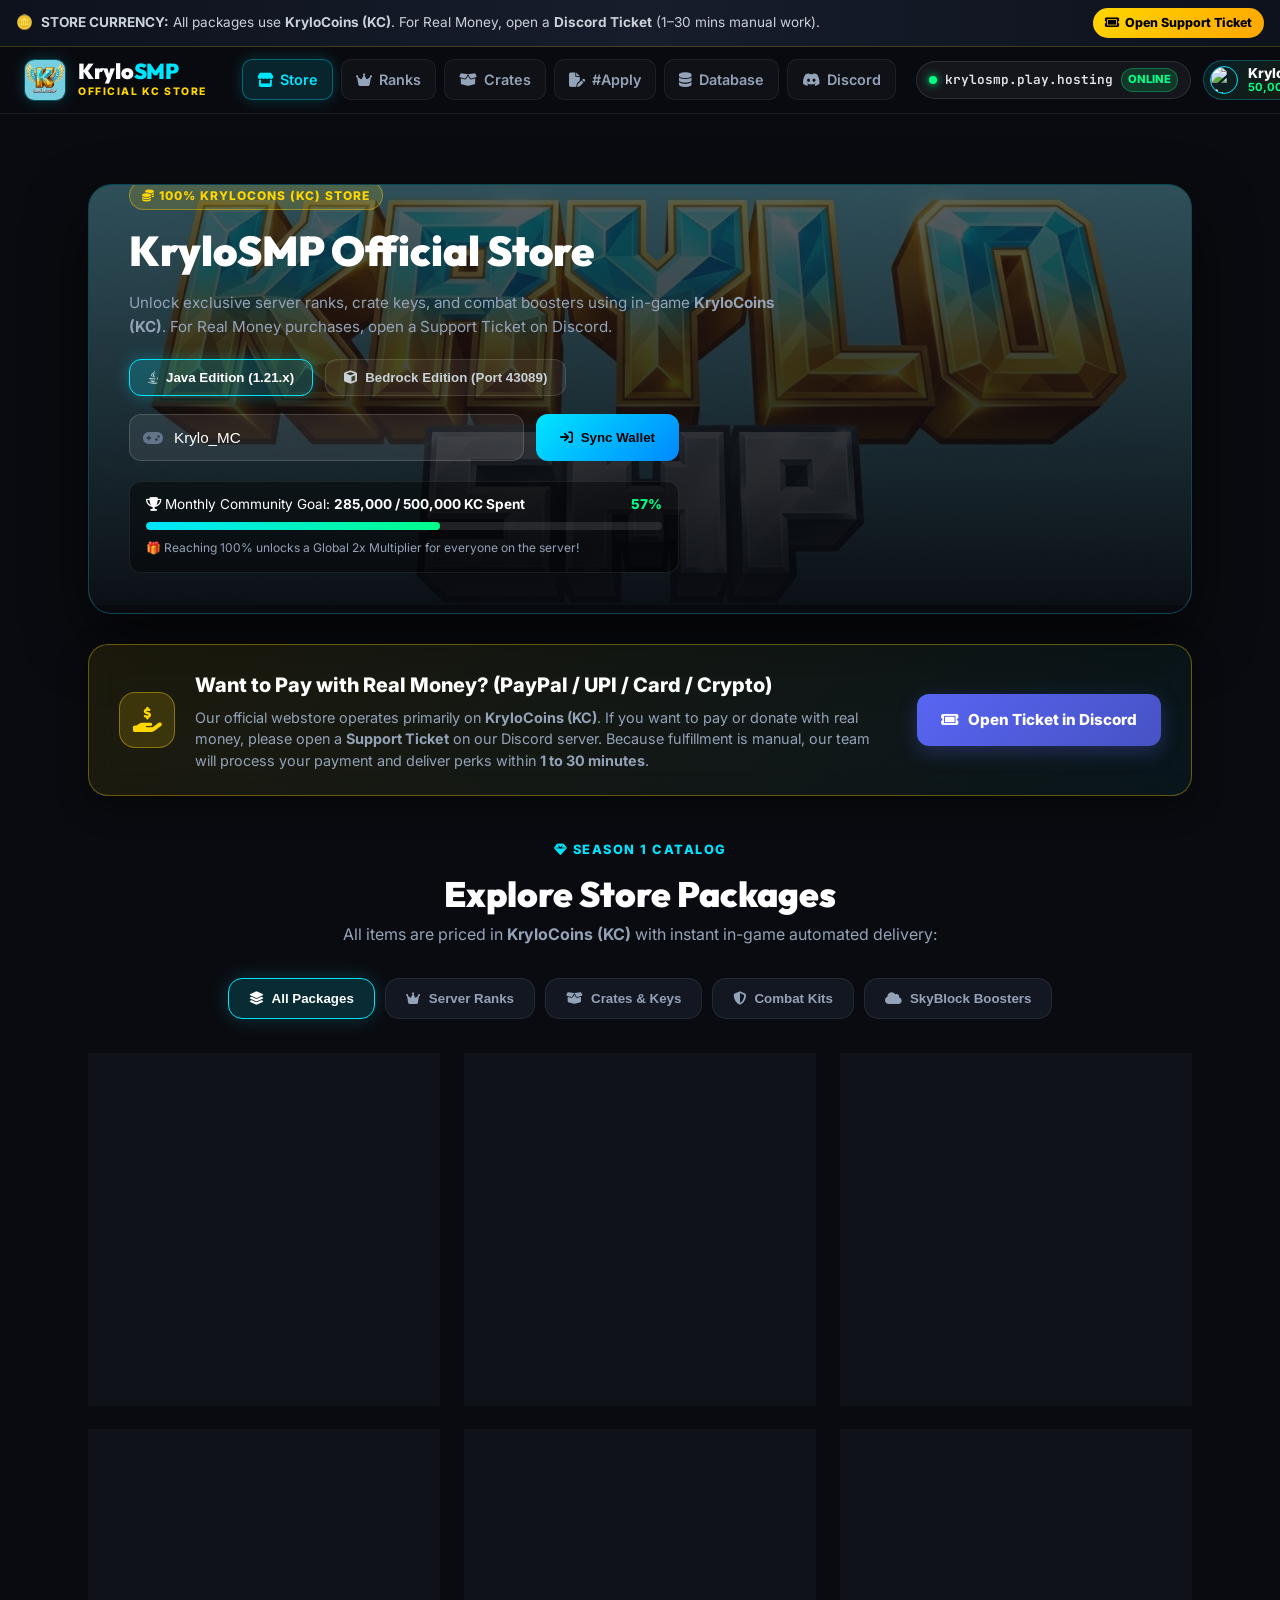
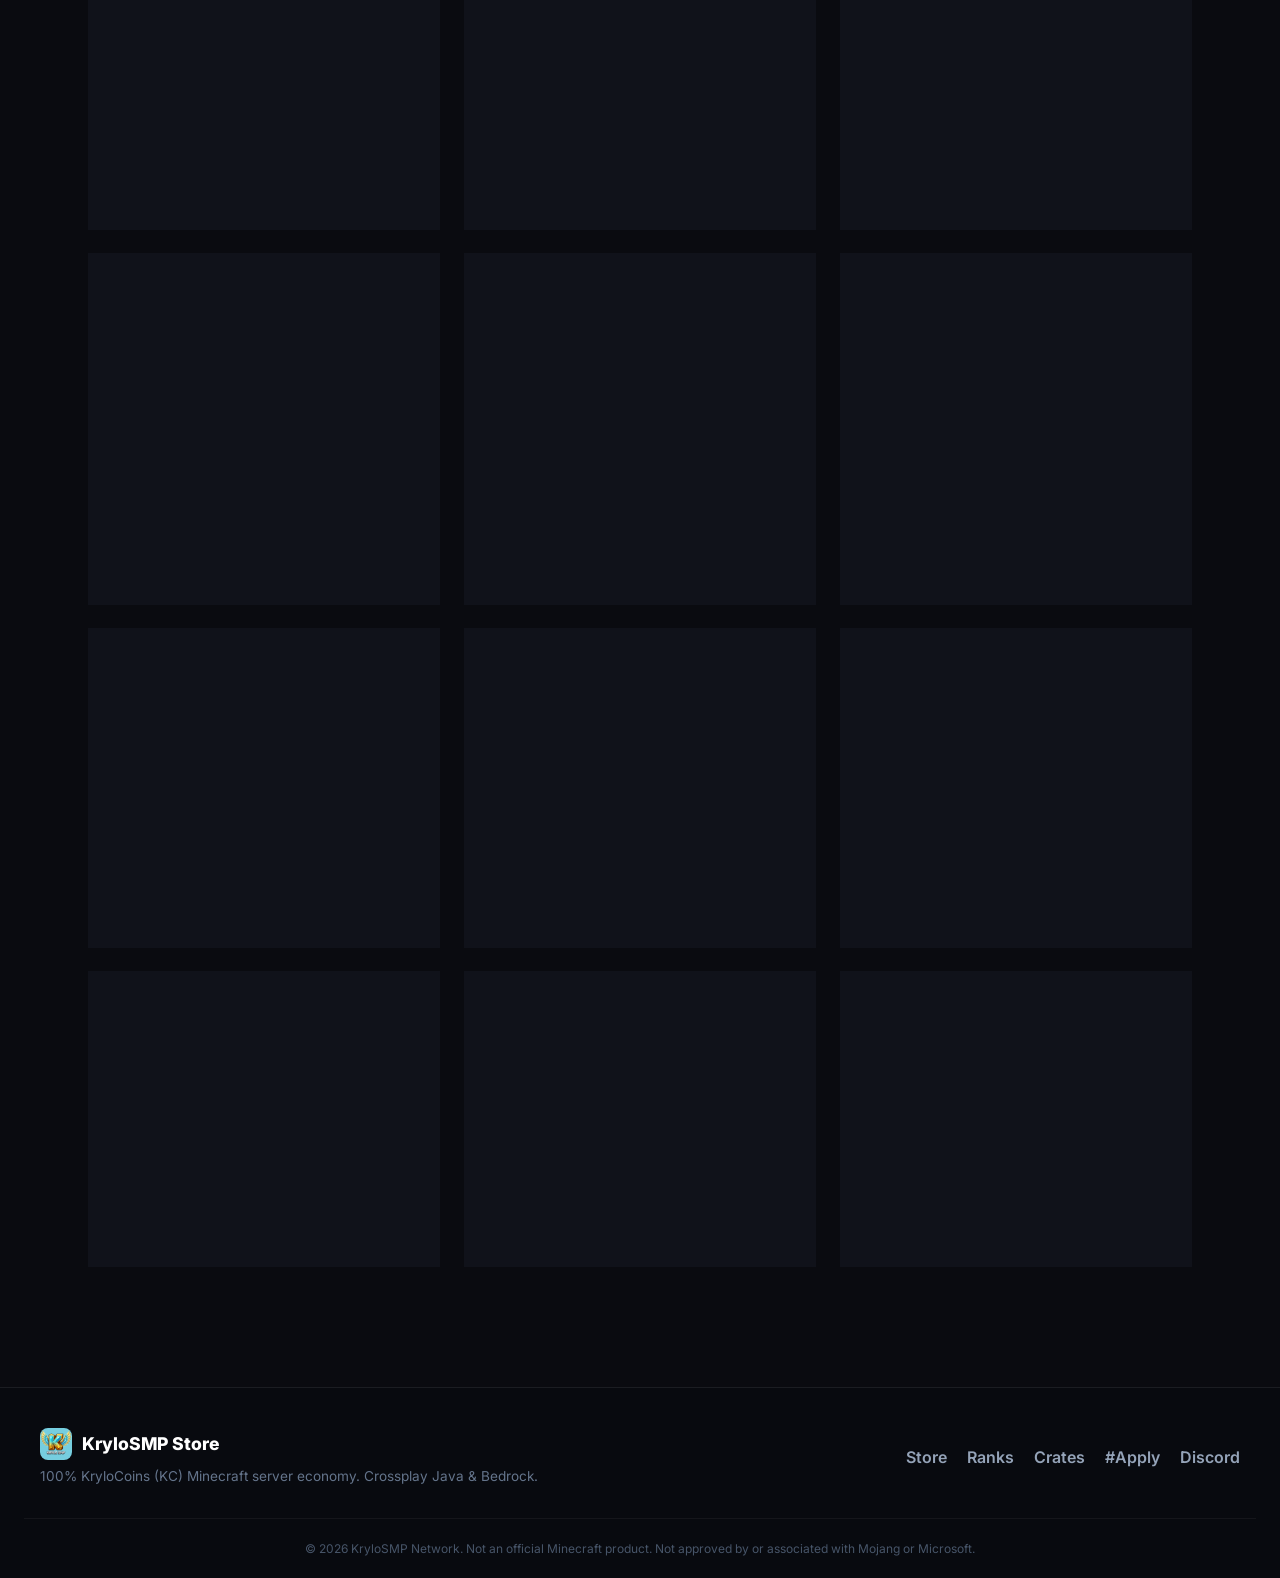
==== commit 9a9f725b: "Streamline store: remove locator, test lab, and mock donators" ====
--- a/index.html
+++ b/index.html
@@ -44,9 +44,8 @@
         <a href="#store" class="nav-pill active"><i class="fa-solid fa-store"></i> Store</a>
         <a href="#ranks" class="nav-pill"><i class="fa-solid fa-crown"></i> Ranks</a>
         <a href="#crates" class="nav-pill"><i class="fa-solid fa-box-open"></i> Crates</a>
-        <a href="#realmoney" class="nav-pill" style="color: #ffd700; border-color: rgba(255,215,0,0.3);"><i class="fa-solid fa-credit-card"></i> Real Money Info</a>
-        <a href="#locator" class="nav-pill" id="navLocator"><i class="fa-solid fa-compass"></i> #Locator</a>
         <a href="apply.html#moderator" class="nav-pill"><i class="fa-solid fa-file-pen"></i> #Apply</a>
+        <a href="https://krylosmp.web.app" target="_blank" class="nav-pill"><i class="fa-solid fa-database"></i> Database</a>
         <a href="https://discord.gg/6vrEDTu3bx" target="_blank" class="nav-pill nav-pill-discord"><i class="fa-brands fa-discord"></i> Discord</a>
       </nav>
 
@@ -152,153 +151,6 @@
         <!-- Products Injected Dynamically in KC -->
       </div>
     </section>
-
-    <!-- TOP SUPPORTERS & COMMUNITY SUPPORT -->
-    <section class="donators-section">
-      <div class="section-title-wrap">
-        <span class="sub-badge"><i class="fa-solid fa-trophy"></i> HALL OF FAME</span>
-        <h2>Top KC Tycoons This Month</h2>
-        <p>Recognizing the top players driving the KryloSMP economy and community:</p>
-      </div>
-
-      <div class="top-donators-grid">
-        <div class="donator-card rank-1">
-          <div class="donator-trophy">🥇</div>
-          <img src="https://mc-heads.net/avatar/Krylo_MC/64" alt="" class="donator-avatar">
-          <div class="donator-name">Krylo_MC</div>
-          <div class="donator-rank-badge">👑 EXECUTIVE</div>
-          <div class="donator-amount">250,000 KC</div>
-        </div>
-
-        <div class="donator-card rank-2">
-          <div class="donator-trophy">🥈</div>
-          <img src="https://mc-heads.net/avatar/Notch/64" alt="" class="donator-avatar">
-          <div class="donator-name">Notch</div>
-          <div class="donator-rank-badge">🔥 MVP+</div>
-          <div class="donator-amount">150,000 KC</div>
-        </div>
-
-        <div class="donator-card rank-3">
-          <div class="donator-trophy">🥉</div>
-          <img src="https://mc-heads.net/avatar/Technoblade/64" alt="" class="donator-avatar">
-          <div class="donator-name">Technoblade</div>
-          <div class="donator-rank-badge">💎 MVP</div>
-          <div class="donator-amount">80,000 KC</div>
-        </div>
-      </div>
-    </section>
-
-    <!-- TRUST & REAL MONEY MANUAL PROTOCOL -->
-    <section class="trust-guarantee-section">
-      <div class="trust-grid">
-        <div class="trust-card">
-          <div class="trust-icon"><i class="fa-solid fa-bolt"></i></div>
-          <h3>Instant KC Auto-Delivery</h3>
-          <p>When purchasing with KryloCoins (KC), orders are processed and delivered directly into your Minecraft inventory in 1 to 60 seconds automatically.</p>
-        </div>
-
-        <div class="trust-card">
-          <div class="trust-icon"><i class="fa-solid fa-ticket"></i></div>
-          <h3>Real Money Manual Orders</h3>
-          <p>Real money orders (PayPal, UPI, Card, Crypto) are handled manually by staff via Discord Tickets. Fulfillment takes <strong>1 to 30 minutes</strong>.</p>
-        </div>
-
-        <div class="trust-card">
-          <div class="trust-icon"><i class="fa-solid fa-headset"></i></div>
-          <h3>24/7 Staff Support</h3>
-          <p>Need help with your balance, rank sync, or manual ticket order? Our staff team is available 24/7 in our official Discord server.</p>
-        </div>
-      </div>
-    </section>
-
-    <!-- LOCATOR RADAR SECTION (#locator & #locater) -->
-    <section class="locator-section" id="locator">
-      <div class="section-title-wrap">
-        <span class="sub-badge"><i class="fa-solid fa-compass"></i> RADAR PROTOCOL</span>
-        <h2>🧭 Minecraft Locator Bar Neighbor Finder</h2>
-        <p>Find your in-game 90% normalized radar color and locator band frequency:</p>
-      </div>
-
-      <div class="locator-tool-card">
-        <div class="tool-search-row">
-          <div class="tool-input-wrap">
-            <i class="fa-solid fa-user"></i>
-            <input type="text" id="inlineLocatorInput" placeholder="Enter Username or UUID (e.g. Krylo_MC)..." value="Krylo_MC">
-          </div>
-          <button class="btn-tool-scan" onclick="calcInlineLocator()"><i class="fa-solid fa-radar"></i> Scan Radar</button>
-        </div>
-
-        <div class="tool-result-grid">
-          <div class="tool-player-box">
-            <img id="inlineHead" src="https://mc-heads.net/avatar/Krylo_MC/128" alt="Avatar">
-            <div style="font-weight: 800; font-size: 1.2rem;" id="inlineDispName">Krylo_MC</div>
-            <div style="font-family: 'JetBrains Mono', monospace; font-size: 0.75rem; color: #8a99ad; word-break: break-all;" id="inlineDispUuid">Scanning UUID...</div>
-          </div>
-
-          <div>
-            <div class="tool-metrics-grid">
-              <div class="tool-metric-item">
-                <div class="tool-metric-label">In-Game Hex (90% Brightness)</div>
-                <div class="tool-metric-val">
-                  <span class="color-pill" id="inlinePillNorm" style="background: #b945e6;"></span>
-                  <span id="inlineHexNorm">#B945E6</span>
-                </div>
-              </div>
-              <div class="tool-metric-item">
-                <div class="tool-metric-label">Raw Hash Hex</div>
-                <div class="tool-metric-val">
-                  <span class="color-pill" id="inlinePillRaw" style="background: #ad79c1;"></span>
-                  <span id="inlineHexRaw">#AD79C1</span>
-                </div>
-              </div>
-              <div class="tool-metric-item">
-                <div class="tool-metric-label">Hue / Brightness</div>
-                <div class="tool-metric-val" id="inlineHue">283° / 90%</div>
-              </div>
-            </div>
-
-            <div class="bossbar-wrap">
-              <div style="font-size: 0.8rem; color: #8a99ad; margin-bottom: 6px;">Simulated Minecraft BossBar Radar</div>
-              <div class="bossbar-outer">
-                <div class="bossbar-inner" id="inlineBarFill" style="background: #b945e6;"></div>
-                <div class="bossbar-head-icon">
-                  <img id="inlineBarIcon" src="https://mc-heads.net/avatar/Krylo_MC/64" alt="Icon">
-                </div>
-              </div>
-            </div>
-          </div>
-        </div>
-      </div>
-    </section>
-
-    <!-- TEST LAB SECTION (#test) -->
-    <section class="test-section" id="test">
-      <div class="section-title-wrap">
-        <span class="sub-badge"><i class="fa-solid fa-flask"></i> SYSTEM STATUS</span>
-        <h2>🧪 KryloSMP Live Node Status</h2>
-        <p>Real-time infrastructure health and server cluster status:</p>
-      </div>
-
-      <div class="locator-tool-card">
-        <div class="test-cards-grid">
-          <div class="test-card-box">
-            <h3><i class="fa-solid fa-server"></i> Paper 1.21 Node</h3>
-            <p>Node IP: <code>62.141.62.24:25754</code></p>
-            <span class="test-badge">ONLINE • 20.0 TPS</span>
-          </div>
-          <div class="test-card-box">
-            <h3><i class="fa-brands fa-discord"></i> Discord Bot Suite</h3>
-            <p>Vesper Bot (MEE6 + Dyno + Radar)</p>
-            <span class="test-badge">ACTIVE • 5 GUILDS</span>
-          </div>
-          <div class="test-card-box">
-            <h3><i class="fa-solid fa-shield-halved"></i> 2-Way Chat Bridge</h3>
-            <p>Mineflayer Character: KryloGuard</p>
-            <span class="test-badge">SYNCED • 100% REALTIME</span>
-          </div>
-        </div>
-      </div>
-    </section>
   </main>
 
   <!-- Product Modal (KC Purchase or Real Money Ticket Option) -->
@@ -364,8 +216,8 @@
       </div>
       <div class="footer-links">
         <a href="#store">Store</a>
-        <a href="#realmoney">Real Money Info</a>
-        <a href="#locator">#Locator</a>
+        <a href="#ranks">Ranks</a>
+        <a href="#crates">Crates</a>
         <a href="apply.html#moderator">#Apply</a>
         <a href="https://discord.gg/6vrEDTu3bx" target="_blank">Discord</a>
       </div>
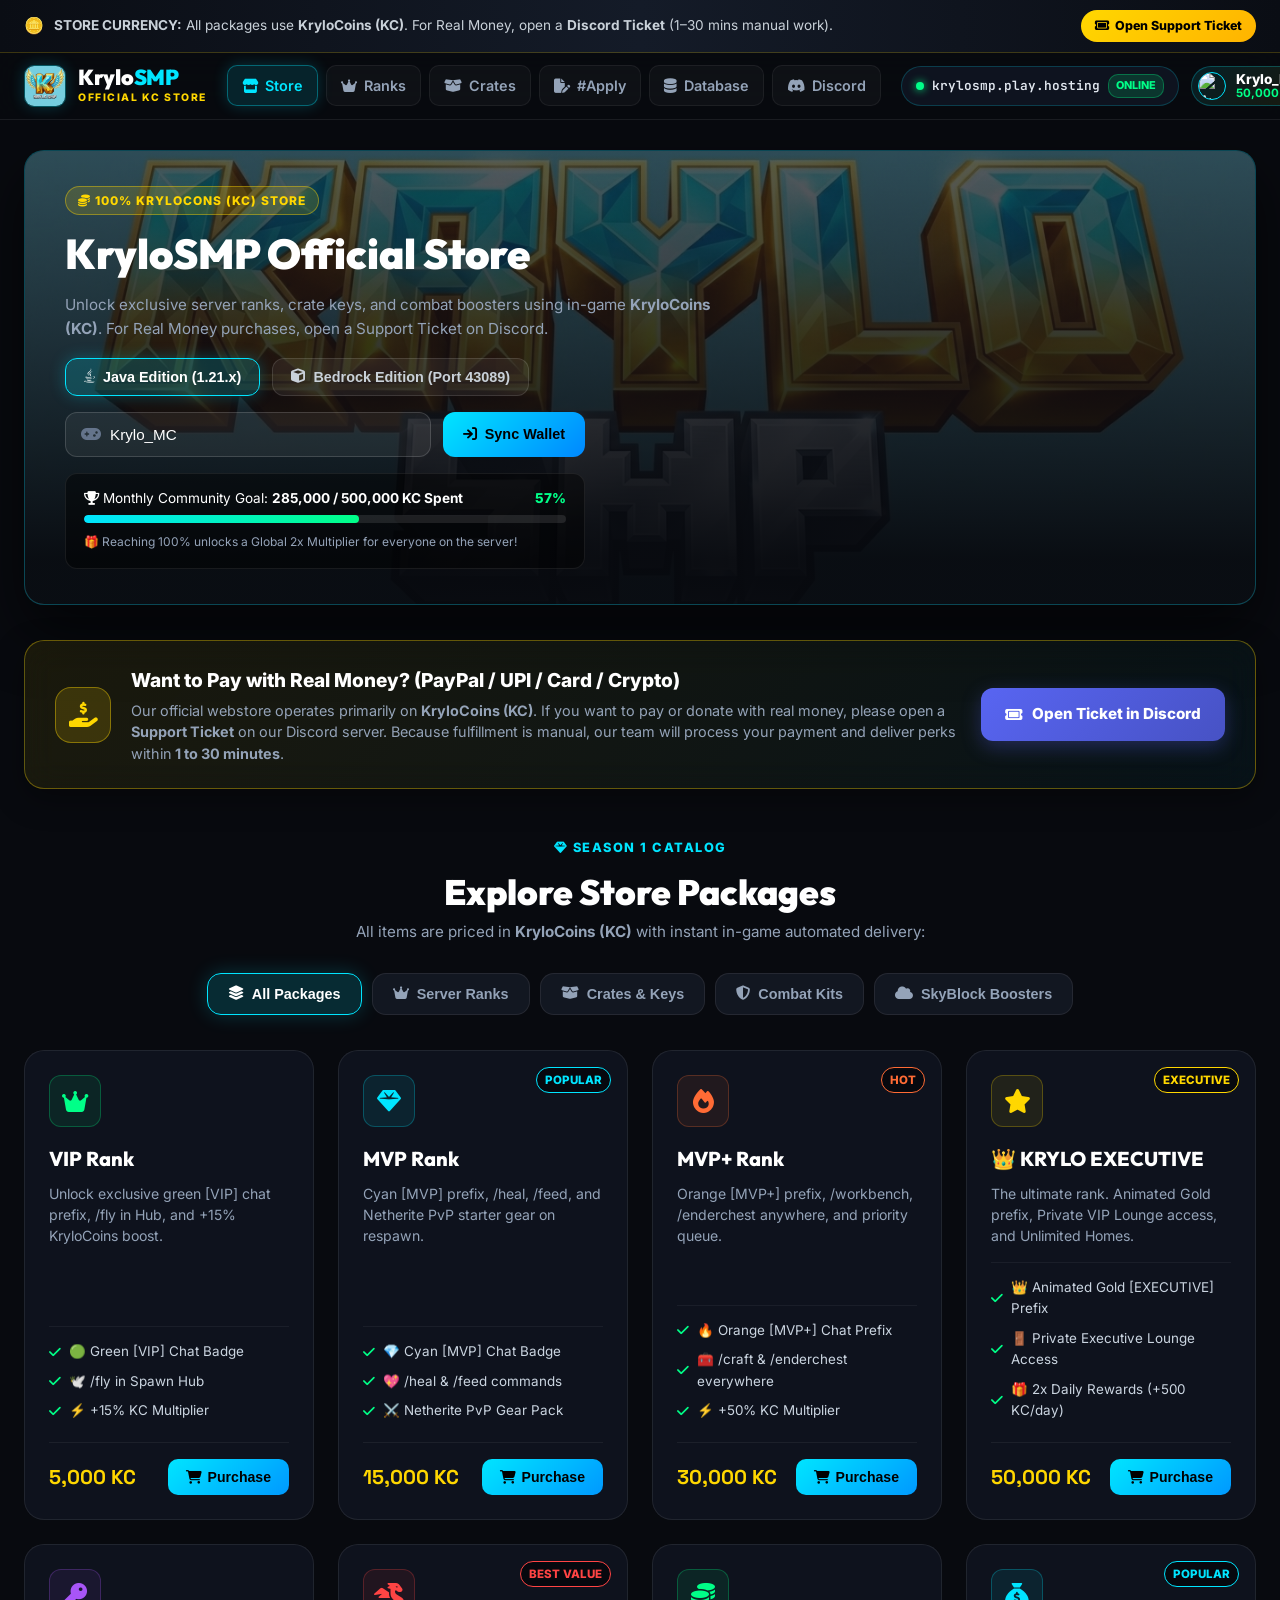
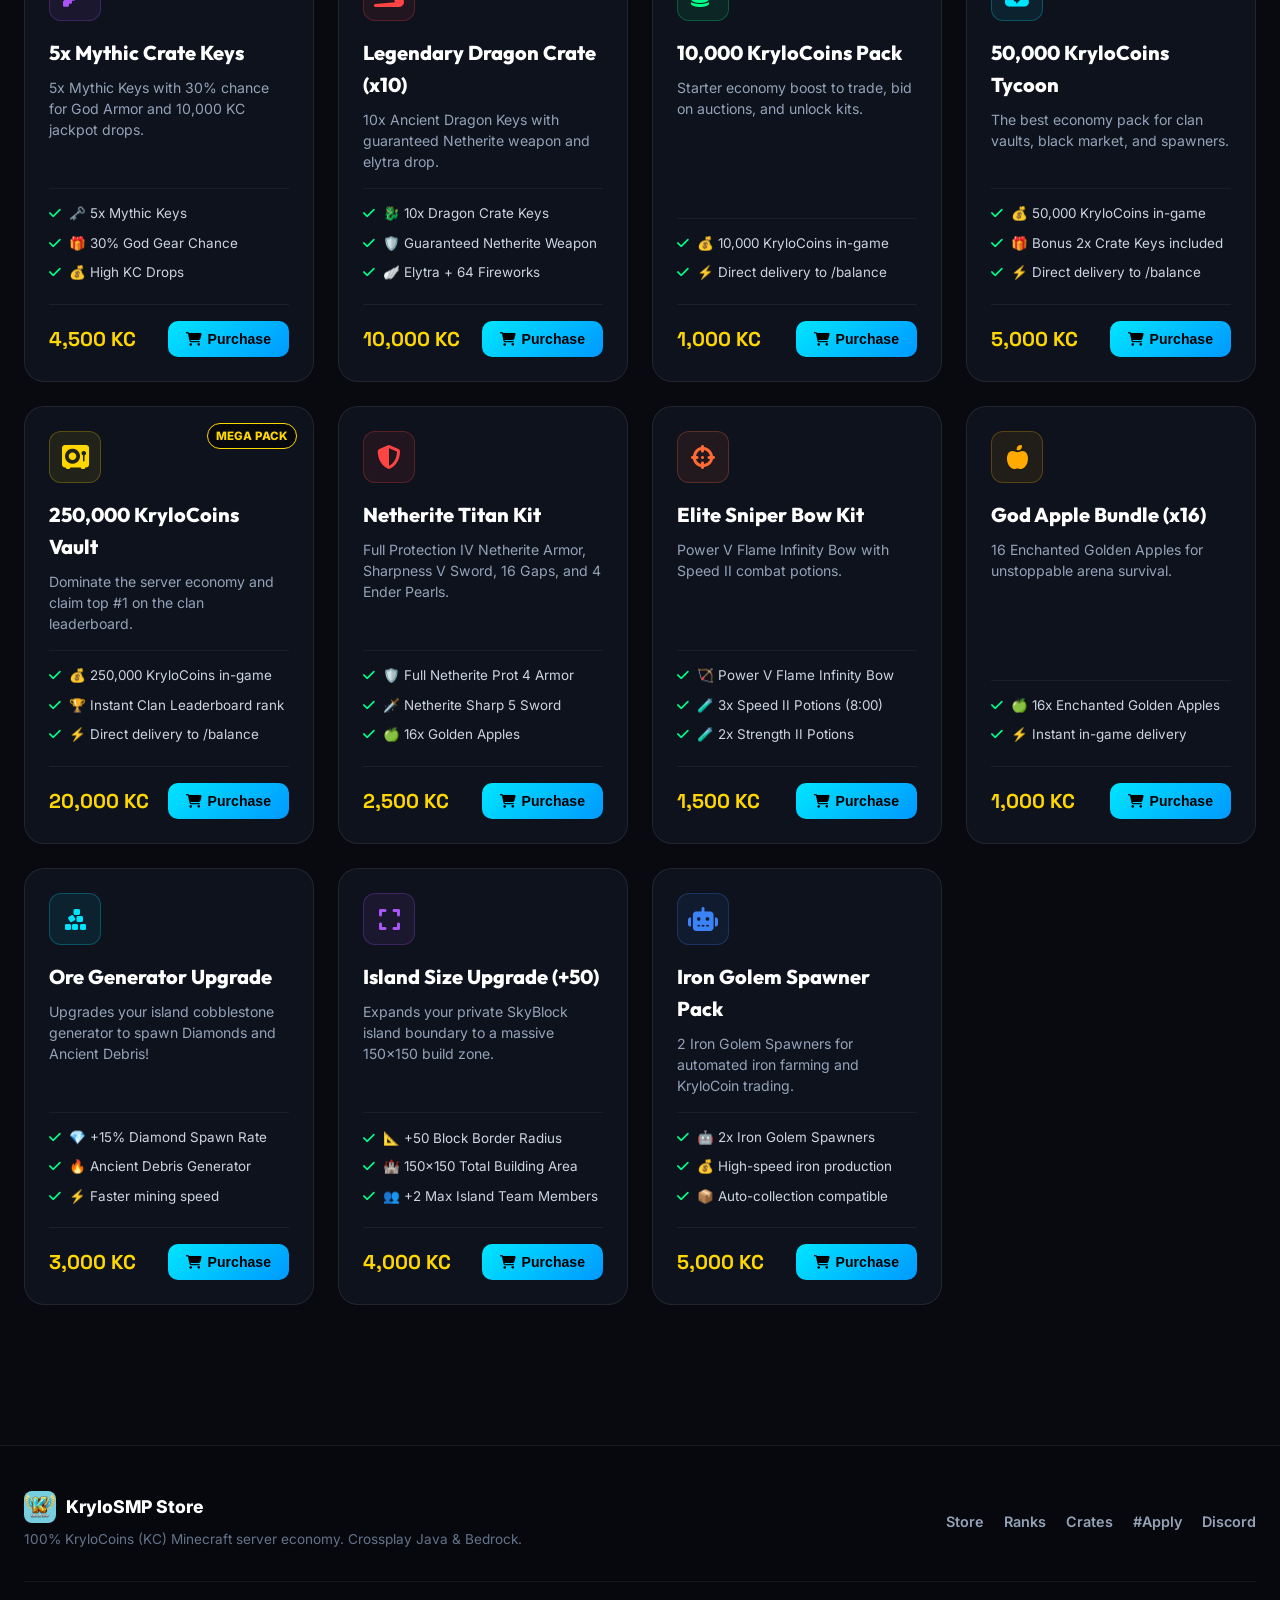
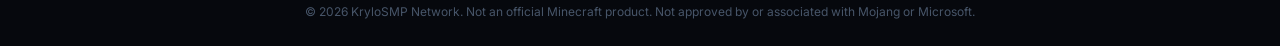
==== commit 4c06a3bb: "Completely rewrite index.css to eliminate all CSS bugs and optimize responsiveness" ====
--- a/index.html
+++ b/index.html
@@ -10,7 +10,7 @@
   <link rel="preconnect" href="https://fonts.gstatic.com" crossorigin>
   <link href="https://fonts.googleapis.com/css2?family=Inter:wght@300;400;500;600;700;800;900&family=Outfit:wght@400;600;700;800;900&family=Space+Grotesk:wght@600;700&family=JetBrains+Mono:wght@500;700&display=swap" rel="stylesheet">
   <link rel="stylesheet" href="https://cdnjs.cloudflare.com/ajax/libs/font-awesome/6.5.1/css/all.min.css">
-  <link rel="stylesheet" href="index.css?v=9.0">
+  <link rel="stylesheet" href="index.css?v=10.0">
 </head>
 <body>
 
@@ -227,6 +227,6 @@
     </div>
   </footer>
 
-  <script src="index.js?v=9.0"></script>
+  <script src="index.js?v=10.0"></script>
 </body>
 </html>
--- a/index.css
+++ b/index.css
@@ -1,30 +1,35 @@
 /* ====================================================
-   👑 KRYLOSMP STORE & HUB — DESIGN SYSTEM (v5.0)
+   👑 KRYLOSMP STORE — FRESH & REDISH SMP DESIGN SYSTEM
+   100% KryloCoins (KC) Economy & Discord Ticket Protocol
    ==================================================== */
 
 :root {
-  --bg-primary: #0a0b10;
-  --bg-card: rgba(18, 20, 29, 0.85);
-  --bg-card-hover: rgba(26, 30, 44, 0.95);
+  --bg-primary: #080A0F;
+  --bg-card: rgba(16, 21, 32, 0.85);
+  --bg-card-hover: rgba(22, 29, 44, 0.95);
   --border-color: rgba(255, 255, 255, 0.08);
-  --border-hover: rgba(0, 229, 255, 0.4);
+  --border-glow: rgba(0, 229, 255, 0.35);
   
   --accent-cyan: #00E5FF;
+  --accent-cyan-hover: #0FD4EA;
   --accent-gold: #FFD700;
+  --accent-gold-hover: #FFB300;
   --accent-green: #00FF88;
   --accent-purple: #A855F7;
   --accent-red: #FF4444;
+  --accent-discord: #5865F2;
   
   --text-main: #FFFFFF;
   --text-muted: #94A3B8;
   --text-dim: #64748B;
   
-  --radius-lg: 18px;
-  --radius-md: 12px;
+  --radius-lg: 20px;
+  --radius-md: 14px;
   --radius-sm: 8px;
   
   --font-heading: 'Outfit', sans-serif;
   --font-body: 'Inter', sans-serif;
+  --font-mono: 'JetBrains Mono', monospace;
 }
 
 * {
@@ -47,36 +52,85 @@
   line-height: 1.6;
 }
 
-/* Background Glow */
+/* Background Ambient Glows */
 .glow-blob {
   position: fixed;
   border-radius: 50%;
-  filter: blur(120px);
+  filter: blur(140px);
   pointer-events: none;
   z-index: 0;
 }
 .blob-1 {
+  width: 550px;
+  height: 550px;
+  background: radial-gradient(circle, rgba(0, 229, 255, 0.1), transparent 70%);
+  top: -120px;
+  right: -100px;
+}
+.blob-2 {
   width: 500px;
   height: 500px;
-  background: radial-gradient(circle, rgba(0, 229, 255, 0.12), transparent 70%);
-  top: -150px;
-  right: -100px;
-}
-.blob-2 {
-  width: 450px;
-  height: 450px;
-  background: radial-gradient(circle, rgba(168, 85, 247, 0.1), transparent 70%);
-  bottom: 10%;
+  background: radial-gradient(circle, rgba(255, 215, 0, 0.08), transparent 70%);
+  bottom: 15%;
   left: -150px;
 }
 
-/* Header */
+/* ====================================================
+   TOP ANNOUNCEMENT BAR
+   ==================================================== */
+.top-announcement-bar {
+  background: linear-gradient(90deg, #0A0D14 0%, #141B28 50%, #0A0D14 100%);
+  border-bottom: 1px solid rgba(255, 215, 0, 0.2);
+  font-size: 0.85rem;
+  padding: 10px 24px;
+  color: #c9d1d9;
+  position: relative;
+  z-index: 1001;
+}
+.top-bar-inner {
+  max-width: 1280px;
+  margin: 0 auto;
+  display: flex;
+  justify-content: space-between;
+  align-items: center;
+  flex-wrap: wrap;
+  gap: 12px;
+}
+.top-bar-left {
+  display: flex;
+  align-items: center;
+  gap: 10px;
+}
+.pulse-fire {
+  font-size: 1rem;
+}
+.top-ticket-btn {
+  background: linear-gradient(135deg, var(--accent-gold), var(--accent-gold-hover));
+  color: #000;
+  text-decoration: none;
+  font-weight: 800;
+  font-size: 0.78rem;
+  padding: 6px 14px;
+  border-radius: 20px;
+  display: inline-flex;
+  align-items: center;
+  gap: 6px;
+  transition: all 0.2s ease;
+}
+.top-ticket-btn:hover {
+  transform: translateY(-1px);
+  box-shadow: 0 4px 15px rgba(255, 215, 0, 0.4);
+}
+
+/* ====================================================
+   HEADER & NAVIGATION
+   ==================================================== */
 header {
   position: sticky;
   top: 0;
   z-index: 1000;
-  background: rgba(10, 11, 16, 0.85);
-  backdrop-filter: blur(16px);
+  background: rgba(8, 10, 15, 0.9);
+  backdrop-filter: blur(20px);
   border-bottom: 1px solid var(--border-color);
 }
 .nav-container {
@@ -94,7 +148,6 @@
   gap: 12px;
   text-decoration: none;
   flex-shrink: 0;
-  margin-right: 15px;
 }
 .brand-logo-img {
   width: 42px;
@@ -116,12 +169,12 @@
   letter-spacing: -0.3px;
 }
 .brand-highlight {
-  color: #00e5ff;
+  color: var(--accent-cyan);
 }
 .brand-sub {
   font-size: 0.65rem;
   letter-spacing: 1.5px;
-  color: #ffd700;
+  color: var(--accent-gold);
   font-weight: 800;
 }
 
@@ -130,7 +183,6 @@
   display: flex;
   align-items: center;
   gap: 8px;
-  flex-wrap: nowrap;
 }
 .nav-pill {
   color: #94a3b8;
@@ -154,13 +206,13 @@
   transform: translateY(-1px);
 }
 .nav-pill.active {
-  color: #00e5ff;
+  color: var(--accent-cyan);
   background: rgba(0, 229, 255, 0.12);
   border-color: rgba(0, 229, 255, 0.35);
   box-shadow: 0 0 15px rgba(0, 229, 255, 0.2);
 }
 .nav-pill-discord:hover {
-  color: #5865F2;
+  color: var(--accent-discord);
   border-color: rgba(88, 101, 242, 0.4);
 }
 
@@ -181,29 +233,29 @@
   border-radius: 30px;
   font-size: 0.85rem;
   cursor: pointer;
-  transition: all 0.2s;
+  transition: all 0.2s ease;
 }
 .server-status-pill:hover {
-  border-color: #00e5ff;
+  border-color: var(--accent-cyan);
   box-shadow: 0 0 12px rgba(0, 229, 255, 0.25);
 }
 .pulse-dot-green {
   width: 8px;
   height: 8px;
-  background: #00ff88;
+  background: var(--accent-green);
   border-radius: 50%;
-  box-shadow: 0 0 8px #00ff88;
+  box-shadow: 0 0 8px var(--accent-green);
   display: inline-block;
 }
 .ip-address-text {
-  font-family: 'JetBrains Mono', monospace;
+  font-family: var(--font-mono);
   font-size: 0.8rem;
   color: #e2e8f0;
   font-weight: 600;
 }
 .badge-online {
   background: rgba(0, 255, 136, 0.15);
-  color: #00ff88;
+  color: var(--accent-green);
   border: 1px solid rgba(0, 255, 136, 0.3);
   font-size: 0.68rem;
   font-weight: 800;
@@ -218,13 +270,13 @@
   gap: 10px;
   background: linear-gradient(135deg, rgba(0, 229, 255, 0.1), rgba(255, 215, 0, 0.08));
   border: 1px solid rgba(0, 229, 255, 0.25);
-  padding: 5px 12px 5px 6px;
+  padding: 5px 14px 5px 6px;
   border-radius: 30px;
   cursor: pointer;
-  transition: all 0.2s;
+  transition: all 0.2s ease;
 }
 .user-profile-badge:hover {
-  border-color: #00e5ff;
+  border-color: var(--accent-cyan);
   box-shadow: 0 0 15px rgba(0, 229, 255, 0.25);
   transform: translateY(-1px);
 }
@@ -232,12 +284,12 @@
   width: 28px;
   height: 28px;
   border-radius: 50%;
-  border: 1px solid #00e5ff;
+  border: 1px solid var(--accent-cyan);
 }
 .header-user-info {
   display: flex;
   flex-direction: column;
-  line-height: 1.1;
+  line-height: 1.15;
 }
 .header-ign {
   font-weight: 800;
@@ -245,791 +297,84 @@
   color: #fff;
 }
 .header-wallet-kc {
-  font-size: 0.7rem;
-  color: #00ff88;
+  font-size: 0.72rem;
+  color: var(--accent-green);
   font-weight: 700;
 }
 
-/* Main Content */
+/* ====================================================
+   MAIN CONTAINER & HERO BANNER
+   ==================================================== */
 main {
-  max-width: 1200px;
+  max-width: 1280px;
   margin: 0 auto;
-  padding: 40px 24px 80px;
+  padding: 30px 24px 80px;
   position: relative;
   z-index: 1;
 }
 
-/* Hero */
-.hero {
-  text-align: center;
-  padding: 30px 0 50px;
-}
-.badge {
-  display: inline-flex;
-  align-items: center;
-  gap: 8px;
-  background: rgba(0, 229, 255, 0.1);
-  border: 1px solid rgba(0, 229, 255, 0.3);
-  color: var(--accent-cyan);
-  padding: 6px 16px;
-  border-radius: 30px;
-  font-size: 0.85rem;
-  font-weight: 600;
-  margin-bottom: 20px;
-}
-.hero h1 {
-  font-family: var(--font-heading);
-  font-size: 3.4rem;
-  font-weight: 800;
-  line-height: 1.15;
-  margin-bottom: 16px;
-}
-.gradient-text {
-  background: linear-gradient(135deg, var(--accent-cyan), var(--accent-purple), var(--accent-gold));
-  -webkit-background-clip: text;
-  -webkit-text-fill-color: transparent;
-}
-.hero p {
-  color: var(--text-muted);
-  font-size: 1.15rem;
-  max-width: 680px;
-  margin: 0 auto 30px;
-}
-
-/* Username input box */
-.username-box {
-  max-width: 500px;
-  margin: 0 auto 12px;
-  display: flex;
-  background: var(--bg-card);
-  border: 1px solid var(--border-color);
-  border-radius: var(--radius-md);
-  padding: 6px;
-  align-items: center;
-}
-.user-input-icon {
-  padding: 0 16px;
-  color: var(--accent-cyan);
-}
-.username-box input {
-  flex: 1;
-  background: transparent;
-  border: none;
-  color: #fff;
-  font-size: 0.95rem;
-  outline: none;
-}
-.username-box button {
-  background: linear-gradient(135deg, var(--accent-cyan), #00A3FF);
-  border: none;
-  color: #000;
-  font-weight: 700;
-  padding: 12px 20px;
-  border-radius: var(--radius-sm);
-  cursor: pointer;
-  transition: all 0.2s;
-}
-.username-box button:hover {
-  transform: scale(1.02);
-}
-.input-tip {
-  font-size: 0.85rem;
-  color: var(--text-dim);
-}
-
-/* STORE SECTION */
-.store-section {
-  margin: 40px 0 70px;
-}
-.section-header {
-  text-align: center;
-  margin-bottom: 30px;
-}
-.section-tag {
-  display: inline-flex;
-  align-items: center;
-  gap: 6px;
-  color: var(--accent-gold);
-  font-weight: 600;
-  font-size: 0.9rem;
-  text-transform: uppercase;
-  letter-spacing: 1px;
-  margin-bottom: 8px;
-}
-.section-header h2 {
-  font-family: var(--font-heading);
-  font-size: 2.2rem;
-  font-weight: 700;
-  margin-bottom: 8px;
-}
-.section-header p {
-  color: var(--text-muted);
-}
-
-/* Category Tabs */
-.category-tabs {
-  display: flex;
-  justify-content: center;
-  gap: 12px;
-  margin-bottom: 36px;
-  flex-wrap: wrap;
-}
-.cat-tab {
-  background: rgba(255, 255, 255, 0.04);
-  border: 1px solid var(--border-color);
-  color: var(--text-muted);
-  padding: 10px 20px;
-  border-radius: 30px;
-  font-weight: 600;
-  font-size: 0.9rem;
-  cursor: pointer;
-  transition: all 0.2s;
-  display: flex;
-  align-items: center;
-  gap: 8px;
-}
-.cat-tab:hover {
-  background: rgba(255, 255, 255, 0.08);
-  color: #fff;
-}
-.cat-tab.active {
-  background: var(--accent-cyan);
-  color: #000;
-  border-color: var(--accent-cyan);
-}
-
-/* Products Grid */
-.products-grid {
-  display: grid;
-  grid-template-columns: repeat(auto-fit, minmax(280px, 1fr));
-  gap: 24px;
-}
-.product-card {
-  background: var(--bg-card);
-  border: 1px solid var(--border-color);
-  border-radius: var(--radius-lg);
-  padding: 24px;
-  display: flex;
-  flex-direction: column;
-  position: relative;
-  transition: all 0.25s;
-  backdrop-filter: blur(12px);
-}
-.product-card:hover {
-  transform: translateY(-5px);
-  border-color: var(--item-color, var(--accent-cyan));
-  box-shadow: 0 10px 30px rgba(0, 0, 0, 0.4);
-}
-.product-badge {
-  position: absolute;
-  top: 14px;
-  right: 14px;
-  background: var(--accent-gold);
-  color: #000;
-  font-size: 0.75rem;
-  font-weight: 800;
-  padding: 4px 10px;
-  border-radius: 20px;
-  text-transform: uppercase;
-}
-.product-card-top {
-  display: flex;
-  align-items: center;
-  justify-content: space-between;
-  margin-bottom: 16px;
-}
-.product-icon-box {
-  width: 50px;
-  height: 50px;
-  background: rgba(255, 255, 255, 0.05);
-  border-radius: var(--radius-md);
-  display: flex;
-  align-items: center;
-  justify-content: center;
-  font-size: 1.4rem;
-  color: var(--item-color, var(--accent-cyan));
-}
-.product-pricing {
-  text-align: right;
-}
-.price-kc {
-  display: block;
-  font-size: 1.15rem;
-  font-weight: 800;
-  color: var(--accent-gold);
-}
-.price-usd {
-  font-size: 0.8rem;
-  color: var(--text-dim);
-}
-.product-name {
-  font-family: var(--font-heading);
-  font-size: 1.25rem;
-  margin-bottom: 8px;
-}
-.product-desc {
-  font-size: 0.9rem;
-  color: var(--text-muted);
-  margin-bottom: 16px;
-  flex: 1;
-}
-.product-perks-preview {
-  display: flex;
-  flex-direction: column;
-  gap: 6px;
-  margin-bottom: 20px;
-}
-.perk-tag {
-  font-size: 0.8rem;
-  color: var(--text-muted);
-}
-.btn-product-buy {
-  width: 100%;
-  background: linear-gradient(135deg, rgba(255, 255, 255, 0.08), rgba(255, 255, 255, 0.03));
-  border: 1px solid var(--border-color);
-  color: #fff;
-  padding: 12px;
-  border-radius: var(--radius-md);
-  font-weight: 700;
-  cursor: pointer;
-  transition: all 0.2s;
-  display: flex;
-  align-items: center;
-  justify-content: center;
-  gap: 8px;
-}
-.btn-product-buy:hover {
-  background: var(--accent-cyan);
-  color: #000;
-  border-color: var(--accent-cyan);
-}
-
-/* Info Grid */
-.info-section {
-  margin-top: 40px;
-}
-.info-grid {
-  display: grid;
-  grid-template-columns: repeat(auto-fit, minmax(280px, 1fr));
-  gap: 24px;
-}
-.info-card {
-  background: var(--bg-card);
-  border: 1px solid var(--border-color);
-  border-radius: var(--radius-lg);
-  padding: 24px;
-  backdrop-filter: blur(12px);
-}
-.card-icon {
-  font-size: 1.5rem;
-  color: var(--accent-cyan);
-  margin-bottom: 12px;
-}
-.info-card h3 {
-  font-family: var(--font-heading);
-  font-size: 1.2rem;
-  margin-bottom: 6px;
-}
-.info-card p {
-  color: var(--text-muted);
-  font-size: 0.9rem;
-  margin-bottom: 18px;
-}
-.connection-details, .commands-list {
-  display: flex;
-  flex-direction: column;
-  gap: 10px;
-}
-.detail-row {
-  display: flex;
-  justify-content: space-between;
-  font-size: 0.85rem;
-  padding: 8px 12px;
-  background: rgba(255, 255, 255, 0.03);
-  border-radius: var(--radius-sm);
-}
-.copyable {
-  color: var(--accent-cyan);
-  cursor: pointer;
-  font-weight: 600;
-}
-.cmd-item {
-  font-size: 0.85rem;
-  display: flex;
-  align-items: center;
-  gap: 10px;
-}
-.cmd-item code {
-  background: rgba(0, 229, 255, 0.1);
-  color: var(--accent-cyan);
-  padding: 4px 8px;
-  border-radius: 6px;
-  font-weight: 700;
-}
-.wallet-display-box {
-  display: flex;
-  align-items: center;
-  gap: 14px;
-  background: rgba(255, 255, 255, 0.03);
-  padding: 14px;
-  border-radius: var(--radius-md);
-  margin-bottom: 16px;
-}
-.hero-avatar {
-  border-radius: 8px;
-}
-.wallet-rank {
-  display: block;
-  font-size: 0.8rem;
-  color: var(--accent-gold);
-  font-weight: 700;
-}
-.wallet-balance {
-  font-size: 0.95rem;
-  font-weight: 800;
-  color: var(--accent-green);
-}
-.btn-portal-action, .btn-discord-join {
-  width: 100%;
-  padding: 12px;
-  border-radius: var(--radius-md);
-  font-weight: 700;
-  cursor: pointer;
-  display: flex;
-  align-items: center;
-  justify-content: center;
-  gap: 8px;
-  text-decoration: none;
-}
-.btn-portal-action {
-  background: linear-gradient(135deg, var(--accent-cyan), #00A3FF);
-  border: none;
-  color: #000;
-}
-.btn-discord-join {
-  background: #5865F2;
-  color: #fff;
-  border: none;
-  margin-bottom: 8px;
-}
-.btn-portal-secondary {
-  display: block;
-  text-align: center;
-  color: var(--text-muted);
-  text-decoration: none;
-  font-size: 0.85rem;
-  padding: 6px;
-}
-
-/* Modals */
-.modal-overlay {
-  position: fixed;
-  inset: 0;
-  background: rgba(0, 0, 0, 0.75);
-  backdrop-filter: blur(8px);
-  display: flex;
-  align-items: center;
-  justify-content: center;
-  z-index: 999999;
-  opacity: 0;
-  pointer-events: none;
-  transition: all 0.2s;
-}
-.modal-overlay.active {
-  opacity: 1;
-  pointer-events: auto;
-}
-.modal-card {
-  background: #13151f;
-  border: 1px solid var(--border-color);
-  border-radius: var(--radius-lg);
-  padding: 28px;
-  width: 90%;
-  max-width: 440px;
-  position: relative;
-}
-.modal-close {
-  position: absolute;
-  top: 16px;
-  right: 16px;
-  background: transparent;
-  border: none;
-  color: var(--text-muted);
-  font-size: 1.2rem;
-  cursor: pointer;
-}
-.product-modal-icon {
-  font-size: 2rem;
-  color: var(--accent-gold);
-  margin-bottom: 8px;
-}
-.modal-price {
-  color: var(--accent-green);
-  font-weight: 800;
-  font-size: 1.1rem;
-}
-.perks-list {
-  display: flex;
-  flex-direction: column;
-  gap: 8px;
-  margin: 16px 0;
-}
-.modal-perk-item {
-  font-size: 0.9rem;
-  color: var(--text-muted);
-  display: flex;
-  align-items: center;
-  gap: 8px;
-}
-.modal-perk-item i {
-  color: var(--accent-green);
-}
-.confirm-user-badge {
-  display: flex;
-  align-items: center;
-  gap: 10px;
-  background: rgba(255, 255, 255, 0.05);
-  padding: 8px 12px;
-  border-radius: var(--radius-sm);
-  margin-top: 6px;
-  font-weight: 700;
-}
-.confirm-user-badge img {
-  border-radius: 4px;
-}
-.btn-confirm-purchase, .btn-confirm-login {
-  width: 100%;
-  background: linear-gradient(135deg, var(--accent-green), #00C853);
-  border: none;
-  color: #000;
-  font-weight: 700;
-  padding: 14px;
-  border-radius: var(--radius-md);
-  cursor: pointer;
-  font-size: 1rem;
-  margin-top: 18px;
-}
-.input-dark {
-  width: 100%;
-  background: rgba(255, 255, 255, 0.05);
-  border: 1px solid var(--border-color);
-  border-radius: var(--radius-sm);
-  padding: 12px;
-  color: #fff;
-  font-size: 0.95rem;
-  outline: none;
-  margin-top: 6px;
-}
-
-/* Toast */
-.toast-container {
-  position: fixed;
-  bottom: 24px;
-  right: 24px;
-  z-index: 1000000;
-  display: flex;
-  flex-direction: column;
-  gap: 10px;
-}
-.toast {
-  background: #1a1d2e;
-  border: 1px solid var(--accent-cyan);
-  color: #fff;
-  padding: 12px 20px;
-  border-radius: var(--radius-md);
-  font-weight: 600;
-  font-size: 0.9rem;
-  box-shadow: 0 8px 24px rgba(0, 0, 0, 0.5);
-  animation: slideUp 0.3s ease;
-}
-@keyframes slideUp {
-  from { transform: translateY(20px); opacity: 0; }
-  to { transform: translateY(0); opacity: 1; }
-}
-
-/* Top Announcement Bar & Real Money Ticket */
-.top-announcement-bar {
-  background: linear-gradient(90deg, #0d121d 0%, #171d2b 50%, #0d121d 100%);
-  border-bottom: 1px solid rgba(255, 215, 0, 0.2);
-  font-size: 0.85rem;
-  padding: 8px 16px;
-  color: #c9d1d9;
-}
-.top-bar-inner {
-  max-width: 1280px;
-  margin: 0 auto;
-  display: flex;
-  justify-content: space-between;
-  align-items: center;
-  flex-wrap: wrap;
-  gap: 10px;
-}
-.top-bar-left {
-  display: flex;
-  align-items: center;
-  gap: 8px;
-}
-.top-ticket-btn {
-  background: linear-gradient(135deg, #FFD700, #FFA500);
-  color: #000;
-  text-decoration: none;
-  font-weight: 800;
-  font-size: 0.78rem;
-  padding: 5px 12px;
-  border-radius: 20px;
-  display: flex;
-  align-items: center;
-  gap: 6px;
-  transition: all 0.2s;
-}
-.top-ticket-btn:hover {
-  transform: translateY(-1px);
-  box-shadow: 0 4px 15px rgba(255, 215, 0, 0.4);
-}
-
-/* Real Money Card Section */
-.real-money-card-section {
-  max-width: 1200px;
-  margin: 30px auto;
-  padding: 0 24px;
-}
-.real-money-alert-box {
-  background: linear-gradient(135deg, rgba(255, 215, 0, 0.08), rgba(0, 229, 255, 0.05));
-  border: 1px solid rgba(255, 215, 0, 0.35);
-  border-radius: 20px;
-  padding: 24px 30px;
-  display: flex;
-  align-items: center;
-  justify-content: space-between;
-  gap: 24px;
-  backdrop-filter: blur(16px);
-  box-shadow: 0 10px 30px rgba(0, 0, 0, 0.4);
-}
-.real-money-left {
-  display: flex;
-  align-items: center;
-  gap: 20px;
-}
-.alert-icon-gold {
-  width: 56px;
-  height: 56px;
-  background: rgba(255, 215, 0, 0.15);
-  border: 1px solid rgba(255, 215, 0, 0.4);
-  color: #ffd700;
-  border-radius: 16px;
-  display: flex;
-  align-items: center;
-  justify-content: center;
-  font-size: 1.6rem;
-  flex-shrink: 0;
-}
-.real-money-left h3 {
-  font-size: 1.25rem;
-  font-weight: 800;
-  color: #fff;
-  margin-bottom: 6px;
-}
-.real-money-left p {
-  color: #94a3b8;
-  font-size: 0.9rem;
-  line-height: 1.5;
-}
-.btn-open-ticket-main {
-  background: linear-gradient(135deg, #5865F2, #4752C4);
-  color: #fff;
-  text-decoration: none;
-  font-weight: 800;
-  font-size: 0.95rem;
-  padding: 14px 24px;
-  border-radius: 12px;
-  display: flex;
-  align-items: center;
-  gap: 10px;
-  white-space: nowrap;
-  transition: all 0.2s;
-  box-shadow: 0 6px 20px rgba(88, 101, 242, 0.3);
-}
-.btn-open-ticket-main:hover {
-  transform: translateY(-2px);
-  box-shadow: 0 8px 25px rgba(88, 101, 242, 0.5);
-}
-
-.btn-realmoney-ticket {
-  display: flex;
-  align-items: center;
-  justify-content: center;
-  gap: 8px;
-  background: rgba(255, 255, 255, 0.05);
-  border: 1px solid rgba(255, 215, 0, 0.3);
-  color: #ffd700;
-  text-decoration: none;
-  font-weight: 700;
-  font-size: 0.85rem;
-  padding: 12px;
-  border-radius: var(--radius-md);
-  margin-top: 10px;
-  transition: all 0.2s;
-}
-.btn-realmoney-ticket:hover {
-  background: rgba(255, 215, 0, 0.1);
-  border-color: #ffd700;
-}
-.server-status-pill {
-  display: flex;
-  align-items: center;
-  gap: 8px;
-  background: rgba(255, 255, 255, 0.05);
-  border: 1px solid rgba(255, 255, 255, 0.1);
-  padding: 6px 12px;
-  border-radius: 30px;
-  cursor: pointer;
-  transition: 0.2s;
-}
-.server-status-pill:hover {
-  border-color: #00e5ff;
-}
-.badge-online {
-  background: rgba(0, 255, 136, 0.15);
-  color: #00ff88;
-  border: 1px solid rgba(0, 255, 136, 0.3);
-  font-size: 0.7rem;
-  font-weight: 800;
-  padding: 2px 6px;
-  border-radius: 12px;
-}
-.cart-btn-header {
-  position: relative;
-  background: rgba(0, 229, 255, 0.1);
-  border: 1px solid rgba(0, 229, 255, 0.3);
-  color: #00e5ff;
-  width: 40px;
-  height: 40px;
-  border-radius: 10px;
-  display: flex;
-  align-items: center;
-  justify-content: center;
-  cursor: pointer;
-}
-.cart-count {
-  position: absolute;
-  top: -5px;
-  right: -5px;
-  background: #ff4444;
-  color: #fff;
-  font-size: 0.7rem;
-  font-weight: 800;
-  border-radius: 50%;
-  width: 18px;
-  height: 18px;
-  display: flex;
-  align-items: center;
-  justify-content: center;
-}
-
-/* Live Ticker */
-.live-ticker-wrap {
-  background: rgba(13, 17, 26, 0.95);
-  border-bottom: 1px solid rgba(255, 255, 255, 0.06);
-  padding: 8px 16px;
-  display: flex;
-  align-items: center;
-  gap: 16px;
-  overflow: hidden;
-  font-size: 0.85rem;
-}
-.ticker-label {
-  background: linear-gradient(135deg, #ff4444, #ff8800);
-  color: #fff;
-  font-weight: 800;
-  font-size: 0.75rem;
-  padding: 3px 8px;
-  border-radius: 6px;
-  white-space: nowrap;
-}
-.ticker-marquee {
-  display: flex;
-  gap: 30px;
-  overflow-x: auto;
-  white-space: nowrap;
-}
-.ticker-item {
-  display: flex;
-  align-items: center;
-  gap: 8px;
-  color: #94a3b8;
-}
-.ticker-item img {
-  width: 20px;
-  height: 20px;
-  border-radius: 4px;
-}
-.ticker-item span {
-  color: #00e5ff;
-  font-weight: 700;
-}
-.ticker-item small {
-  color: #64748b;
-}
-
-/* Hero FreshSMP */
 .hero-freshsmp {
-  max-width: 1200px;
-  margin: 30px auto;
-  padding: 0 24px;
+  margin-bottom: 35px;
 }
 .hero-banner-card {
   position: relative;
-  border-radius: 24px;
+  border-radius: var(--radius-lg);
   overflow: hidden;
   border: 1px solid rgba(0, 229, 255, 0.25);
   box-shadow: 0 25px 60px rgba(0, 0, 0, 0.6);
-  background: #0d111a;
+  background: #0D111A;
+  min-height: 380px;
+  display: flex;
+  flex-direction: column;
+  justify-content: flex-end;
 }
 .hero-bg-banner {
-  width: 100%;
-  max-height: 420px;
-  object-fit: cover;
-  opacity: 0.65;
-  filter: brightness(0.9);
-}
-.hero-overlay-content {
   position: absolute;
   inset: 0;
-  background: linear-gradient(180deg, rgba(7, 9, 14, 0.4) 0%, rgba(7, 9, 14, 0.95) 100%);
+  width: 100%;
+  height: 100%;
+  object-fit: cover;
+  opacity: 0.45;
+  filter: brightness(0.9);
+}
+.hero-overlay-content {
+  position: relative;
+  z-index: 2;
+  background: linear-gradient(180deg, rgba(7, 9, 14, 0.2) 0%, rgba(7, 9, 14, 0.95) 90%);
+  padding: 35px 40px;
   display: flex;
   flex-direction: column;
-  justify-content: flex-end;
-  padding: 40px;
+  gap: 16px;
 }
 .hero-tag {
   background: rgba(255, 215, 0, 0.15);
   border: 1px solid rgba(255, 215, 0, 0.4);
-  color: #ffd700;
+  color: var(--accent-gold);
   padding: 4px 12px;
   border-radius: 20px;
   font-size: 0.75rem;
   font-weight: 800;
   letter-spacing: 1px;
   width: fit-content;
-  margin-bottom: 8px;
 }
 .hero-store-title {
   font-size: 2.6rem;
   font-weight: 900;
   color: #fff;
-  margin-bottom: 6px;
   font-family: var(--font-heading);
+  line-height: 1.1;
 }
 .hero-store-desc {
-  color: #94a3b8;
+  color: var(--text-muted);
   max-width: 650px;
   font-size: 0.95rem;
-  margin-bottom: 20px;
-}
+}
+
+/* Platform Selector */
 .platform-selector {
   display: flex;
   gap: 12px;
-  margin-bottom: 18px;
+  flex-wrap: wrap;
 }
 .plat-btn {
   background: rgba(255, 255, 255, 0.06);
@@ -1038,23 +383,29 @@
   padding: 10px 18px;
   border-radius: 12px;
   font-weight: 700;
+  font-size: 0.9rem;
   cursor: pointer;
-  transition: 0.2s;
-  display: flex;
-  align-items: center;
-  gap: 8px;
+  transition: all 0.2s ease;
+  display: inline-flex;
+  align-items: center;
+  gap: 8px;
+}
+.plat-btn:hover {
+  background: rgba(255, 255, 255, 0.12);
+  color: #fff;
 }
 .plat-btn.active {
-  background: rgba(0, 229, 255, 0.2);
-  border-color: #00e5ff;
-  color: #fff;
-  box-shadow: 0 0 15px rgba(0, 229, 255, 0.3);
-}
+  background: rgba(0, 229, 255, 0.18);
+  border-color: var(--accent-cyan);
+  color: #fff;
+  box-shadow: 0 0 15px rgba(0, 229, 255, 0.25);
+}
+
+/* Username Bind Input */
 .username-bind-container {
   display: flex;
   gap: 12px;
-  max-width: 550px;
-  margin-bottom: 20px;
+  max-width: 520px;
 }
 .input-with-icon {
   flex: 1;
@@ -1062,39 +413,50 @@
 }
 .input-with-icon i {
   position: absolute;
-  left: 14px;
+  left: 16px;
   top: 50%;
   transform: translateY(-50%);
-  color: #64748b;
+  color: var(--text-dim);
 }
 .input-with-icon input {
   width: 100%;
-  padding: 14px 14px 14px 44px;
-  background: rgba(255, 255, 255, 0.08);
+  padding: 13px 14px 13px 44px;
+  background: rgba(255, 255, 255, 0.06);
   border: 1px solid rgba(255, 255, 255, 0.15);
   border-radius: 12px;
   color: #fff;
   outline: none;
   font-size: 0.95rem;
+  transition: all 0.2s ease;
+}
+.input-with-icon input:focus {
+  border-color: var(--accent-cyan);
+  box-shadow: 0 0 12px rgba(0, 229, 255, 0.25);
 }
 .btn-bind-action {
-  background: linear-gradient(135deg, #00e5ff, #0088ff);
+  background: linear-gradient(135deg, var(--accent-cyan), #0088FF);
   color: #000;
   border: none;
   font-weight: 800;
-  padding: 0 24px;
+  font-size: 0.9rem;
+  padding: 0 20px;
   border-radius: 12px;
   cursor: pointer;
-  display: flex;
-  align-items: center;
-  gap: 8px;
+  display: inline-flex;
+  align-items: center;
+  gap: 8px;
+  transition: all 0.2s ease;
+}
+.btn-bind-action:hover {
+  transform: translateY(-1px);
+  box-shadow: 0 6px 18px rgba(0, 229, 255, 0.35);
 }
 
 /* Community Goal */
 .community-goal-wrap {
-  max-width: 550px;
-  background: rgba(0, 0, 0, 0.4);
-  padding: 12px 16px;
+  max-width: 520px;
+  background: rgba(0, 0, 0, 0.45);
+  padding: 14px 18px;
   border-radius: 12px;
   border: 1px solid rgba(255, 255, 255, 0.08);
 }
@@ -1105,7 +467,7 @@
   margin-bottom: 6px;
 }
 .goal-percent {
-  color: #00ff88;
+  color: var(--accent-green);
   font-weight: 800;
 }
 .goal-bar-bg {
@@ -1113,30 +475,97 @@
   background: rgba(255, 255, 255, 0.1);
   border-radius: 4px;
   overflow: hidden;
-  margin-bottom: 4px;
+  margin-bottom: 5px;
 }
 .goal-bar-fill {
   height: 100%;
-  background: linear-gradient(90deg, #00e5ff, #00ff88);
+  background: linear-gradient(90deg, var(--accent-cyan), var(--accent-green));
   border-radius: 4px;
 }
 .goal-note {
   font-size: 0.75rem;
-  color: #94a3b8;
-}
-
-/* Store Catalog */
+  color: var(--text-muted);
+}
+
+/* ====================================================
+   REAL MONEY ALERT BOX
+   ==================================================== */
+.real-money-card-section {
+  margin-bottom: 45px;
+}
+.real-money-alert-box {
+  background: linear-gradient(135deg, rgba(255, 215, 0, 0.08), rgba(0, 229, 255, 0.04));
+  border: 1px solid rgba(255, 215, 0, 0.35);
+  border-radius: var(--radius-lg);
+  padding: 24px 30px;
+  display: flex;
+  align-items: center;
+  justify-content: space-between;
+  gap: 24px;
+  backdrop-filter: blur(16px);
+  box-shadow: 0 10px 30px rgba(0, 0, 0, 0.35);
+}
+.real-money-left {
+  display: flex;
+  align-items: center;
+  gap: 20px;
+}
+.alert-icon-gold {
+  width: 56px;
+  height: 56px;
+  background: rgba(255, 215, 0, 0.15);
+  border: 1px solid rgba(255, 215, 0, 0.4);
+  color: var(--accent-gold);
+  border-radius: 16px;
+  display: flex;
+  align-items: center;
+  justify-content: center;
+  font-size: 1.6rem;
+  flex-shrink: 0;
+}
+.real-money-left h3 {
+  font-size: 1.2rem;
+  font-weight: 800;
+  color: #fff;
+  margin-bottom: 4px;
+}
+.real-money-left p {
+  color: var(--text-muted);
+  font-size: 0.9rem;
+  line-height: 1.5;
+}
+.btn-open-ticket-main {
+  background: linear-gradient(135deg, var(--accent-discord), #4752C4);
+  color: #fff;
+  text-decoration: none;
+  font-weight: 800;
+  font-size: 0.95rem;
+  padding: 14px 24px;
+  border-radius: 12px;
+  display: inline-flex;
+  align-items: center;
+  gap: 10px;
+  white-space: nowrap;
+  transition: all 0.2s ease;
+  box-shadow: 0 6px 20px rgba(88, 101, 242, 0.3);
+}
+.btn-open-ticket-main:hover {
+  transform: translateY(-2px);
+  box-shadow: 0 8px 25px rgba(88, 101, 242, 0.5);
+}
+
+/* ====================================================
+   STORE CATALOG & PRODUCTS GRID
+   ==================================================== */
 .store-catalog {
-  max-width: 1200px;
-  margin: 40px auto;
-  padding: 0 24px;
+  margin-bottom: 60px;
 }
 .section-title-wrap {
   text-align: center;
-  margin-bottom: 30px;
+  margin-bottom: 28px;
 }
 .sub-badge {
-  color: #00e5ff;
+  color: var(--accent-cyan);
   font-size: 0.8rem;
   font-weight: 800;
   letter-spacing: 1.5px;
@@ -1146,11 +575,14 @@
   font-weight: 900;
   font-family: var(--font-heading);
   margin-top: 4px;
+  color: #fff;
 }
 .section-title-wrap p {
-  color: #94a3b8;
-}
-
+  color: var(--text-muted);
+  font-size: 0.95rem;
+}
+
+/* Category Filter Tabs */
 .category-tabs-fresh {
   display: flex;
   justify-content: center;
@@ -1161,98 +593,350 @@
 .cat-btn {
   background: rgba(22, 27, 38, 0.8);
   border: 1px solid rgba(255, 255, 255, 0.08);
-  color: #94a3b8;
+  color: var(--text-muted);
   padding: 12px 20px;
   border-radius: 14px;
   font-weight: 700;
+  font-size: 0.9rem;
   cursor: pointer;
-  transition: 0.2s;
-  display: flex;
-  align-items: center;
-  gap: 8px;
+  transition: all 0.2s ease;
+  display: inline-flex;
+  align-items: center;
+  gap: 8px;
+}
+.cat-btn:hover {
+  background: rgba(255, 255, 255, 0.08);
+  color: #fff;
 }
 .cat-btn.active {
   background: rgba(0, 229, 255, 0.15);
-  border-color: #00e5ff;
+  border-color: var(--accent-cyan);
   color: #fff;
   box-shadow: 0 0 20px rgba(0, 229, 255, 0.2);
 }
+
+/* Products Grid */
 .products-grid-fresh {
   display: grid;
   grid-template-columns: repeat(auto-fill, minmax(280px, 1fr));
   gap: 24px;
 }
-.locator-tool-card {
-  background: rgba(16, 22, 34, 0.85);
-  border: 1px solid rgba(0, 229, 255, 0.2);
+
+/* Product Card */
+.product-card {
+  background: var(--bg-card);
+  border: 1px solid var(--border-color);
+  border-radius: var(--radius-lg);
+  padding: 24px;
+  display: flex;
+  flex-direction: column;
+  position: relative;
+  transition: all 0.25s ease;
+  backdrop-filter: blur(14px);
+}
+.product-card:hover {
+  transform: translateY(-5px);
+  border-color: var(--border-glow);
+  box-shadow: 0 15px 35px rgba(0, 0, 0, 0.5);
+  background: var(--bg-card-hover);
+}
+.product-card .badge {
+  position: absolute;
+  top: 16px;
+  right: 16px;
+  background: rgba(0, 0, 0, 0.5);
+  border: 1px solid var(--accent-gold);
+  color: var(--accent-gold);
+  font-size: 0.72rem;
+  font-weight: 800;
+  padding: 3px 8px;
   border-radius: 20px;
-  padding: 35px;
-  backdrop-filter: blur(20px);
-}
-.test-cards-grid {
-  display: grid;
-  grid-template-columns: repeat(auto-fit, minmax(240px, 1fr));
+  text-transform: uppercase;
+}
+.product-icon {
+  width: 52px;
+  height: 52px;
+  border-radius: 12px;
+  display: flex;
+  align-items: center;
+  justify-content: center;
+  font-size: 1.5rem;
+  margin-bottom: 16px;
+  border: 1px solid rgba(255, 255, 255, 0.1);
+}
+.product-card h3 {
+  font-family: var(--font-heading);
+  font-size: 1.25rem;
+  font-weight: 800;
+  color: #fff;
+  margin-bottom: 8px;
+}
+.product-desc {
+  font-size: 0.88rem;
+  color: var(--text-muted);
+  margin-bottom: 16px;
+  line-height: 1.5;
+  flex-grow: 1;
+}
+.product-features {
+  display: flex;
+  flex-direction: column;
+  gap: 8px;
+  margin-bottom: 20px;
+  border-top: 1px solid rgba(255, 255, 255, 0.05);
+  padding-top: 14px;
+}
+.product-features span {
+  font-size: 0.84rem;
+  color: #cbd5e1;
+  display: flex;
+  align-items: center;
+  gap: 8px;
+}
+.product-footer {
+  display: flex;
+  align-items: center;
+  justify-content: space-between;
+  gap: 12px;
+  margin-top: auto;
+  border-top: 1px solid rgba(255, 255, 255, 0.06);
+  padding-top: 16px;
+}
+.product-price {
+  font-size: 1.25rem;
+  font-weight: 900;
+  color: var(--accent-gold);
+  font-family: 'Space Grotesk', var(--font-heading);
+}
+.btn-buy {
+  background: linear-gradient(135deg, var(--accent-cyan), #0099FF);
+  border: none;
+  color: #000;
+  font-weight: 800;
+  font-size: 0.88rem;
+  padding: 10px 18px;
+  border-radius: 10px;
+  cursor: pointer;
+  display: inline-flex;
+  align-items: center;
+  gap: 6px;
+  transition: all 0.2s ease;
+}
+.btn-buy:hover {
+  transform: translateY(-2px);
+  box-shadow: 0 6px 18px rgba(0, 229, 255, 0.35);
+}
+
+/* ====================================================
+   MODALS & OVERLAYS
+   ==================================================== */
+.modal-overlay {
+  position: fixed;
+  inset: 0;
+  background: rgba(0, 0, 0, 0.8);
+  backdrop-filter: blur(10px);
+  display: flex;
+  align-items: center;
+  justify-content: center;
+  z-index: 999999;
+  opacity: 0;
+  pointer-events: none;
+  transition: all 0.25s ease;
+}
+.modal-overlay.active {
+  opacity: 1;
+  pointer-events: auto;
+}
+.modal-card {
+  background: #111522;
+  border: 1px solid var(--border-glow);
+  border-radius: var(--radius-lg);
+  padding: 30px;
+  width: 90%;
+  max-width: 460px;
+  position: relative;
+  box-shadow: 0 25px 60px rgba(0, 0, 0, 0.7);
+}
+.modal-close {
+  position: absolute;
+  top: 18px;
+  right: 18px;
+  background: transparent;
+  border: none;
+  color: var(--text-muted);
+  font-size: 1.2rem;
+  cursor: pointer;
+}
+.modal-close:hover {
+  color: #fff;
+}
+.product-modal-icon {
+  font-size: 2.2rem;
+  color: var(--accent-gold);
+  margin-bottom: 8px;
+}
+.modal-price {
+  display: inline-block;
+  color: var(--accent-gold);
+  font-weight: 900;
+  font-size: 1.2rem;
+  margin-top: 4px;
+}
+.perks-list {
+  display: flex;
+  flex-direction: column;
+  gap: 8px;
+  margin: 16px 0;
+}
+.modal-perk-item {
+  font-size: 0.88rem;
+  color: #cbd5e1;
+  display: flex;
+  align-items: center;
+  gap: 8px;
+}
+.modal-perk-item i {
+  color: var(--accent-green);
+}
+.confirm-user-badge {
+  display: flex;
+  align-items: center;
+  gap: 10px;
+  background: rgba(255, 255, 255, 0.05);
+  padding: 8px 12px;
+  border-radius: var(--radius-sm);
+  margin-top: 6px;
+  font-weight: 700;
+}
+.confirm-user-badge img {
+  border-radius: 4px;
+}
+.btn-confirm-purchase {
+  width: 100%;
+  background: linear-gradient(135deg, var(--accent-green), #00C853);
+  border: none;
+  color: #000;
+  font-weight: 800;
+  padding: 14px;
+  border-radius: var(--radius-md);
+  cursor: pointer;
+  font-size: 1rem;
+  margin-top: 16px;
+  display: flex;
+  align-items: center;
+  justify-content: center;
+  gap: 8px;
+  transition: all 0.2s ease;
+}
+.btn-confirm-purchase:hover {
+  transform: translateY(-2px);
+  box-shadow: 0 6px 20px rgba(0, 255, 136, 0.35);
+}
+.btn-confirm-login {
+  width: 100%;
+  background: linear-gradient(135deg, var(--accent-cyan), #0088FF);
+  border: none;
+  color: #000;
+  font-weight: 800;
+  padding: 14px;
+  border-radius: var(--radius-md);
+  cursor: pointer;
+  font-size: 1rem;
+  margin-top: 16px;
+  display: flex;
+  align-items: center;
+  justify-content: center;
+  gap: 8px;
+}
+.input-dark {
+  width: 100%;
+  background: rgba(255, 255, 255, 0.06);
+  border: 1px solid var(--border-color);
+  border-radius: var(--radius-sm);
+  padding: 12px;
+  color: #fff;
+  font-size: 0.95rem;
+  outline: none;
+  margin-top: 6px;
+}
+.input-dark:focus {
+  border-color: var(--accent-cyan);
+}
+
+/* ====================================================
+   TOAST NOTIFICATIONS
+   ==================================================== */
+.toast-container {
+  position: fixed;
+  bottom: 24px;
+  right: 24px;
+  z-index: 1000000;
+  display: flex;
+  flex-direction: column;
+  gap: 10px;
+}
+.toast {
+  background: #141A28;
+  border: 1px solid var(--accent-cyan);
+  color: #fff;
+  padding: 12px 20px;
+  border-radius: var(--radius-md);
+  font-weight: 600;
+  font-size: 0.9rem;
+  box-shadow: 0 8px 24px rgba(0, 0, 0, 0.6);
+  animation: slideUp 0.3s ease;
+  display: flex;
+  align-items: center;
+  gap: 8px;
+}
+@keyframes slideUp {
+  from { transform: translateY(20px); opacity: 0; }
+  to { transform: translateY(0); opacity: 1; }
+}
+
+/* ====================================================
+   FOOTER
+   ==================================================== */
+footer {
+  border-top: 1px solid var(--border-color);
+  padding: 45px 24px 25px;
+  background: #06080D;
+}
+.footer-inner {
+  max-width: 1280px;
+  margin: 0 auto 30px;
+  display: flex;
+  justify-content: space-between;
+  align-items: center;
+  flex-wrap: wrap;
   gap: 20px;
 }
-.test-card-box {
-  background: rgba(255, 255, 255, 0.03);
-  border: 1px solid rgba(255, 255, 255, 0.08);
-  padding: 24px;
-  border-radius: 14px;
-}
-.test-card-box h3 {
+.footer-logo {
+  display: flex;
+  align-items: center;
+  gap: 10px;
+  font-weight: 800;
   font-size: 1.1rem;
   margin-bottom: 6px;
-  color: #fff;
-}
-.test-card-box p {
-  color: #94a3b8;
+}
+.footer-left p {
+  color: var(--text-dim);
   font-size: 0.85rem;
-  margin-bottom: 12px;
-}
-.test-badge {
-  background: rgba(0, 255, 136, 0.15);
-  border: 1px solid rgba(0, 255, 136, 0.3);
-  color: #00ff88;
-  padding: 4px 10px;
-  border-radius: 20px;
-  font-size: 0.75rem;
-  font-weight: 800;
-}
-footer {
-  border-top: 1px solid rgba(255, 255, 255, 0.08);
-  padding: 40px 24px 20px;
-  background: #080a0f;
-}
-.footer-inner {
-  max-width: 1200px;
-  margin: 0 auto 30px;
-  display: flex;
-  justify-content: space-between;
-  align-items: center;
+}
+.footer-links {
+  display: flex;
+  gap: 20px;
   flex-wrap: wrap;
-  gap: 20px;
-}
-.footer-logo {
-  display: flex;
-  align-items: center;
-  gap: 10px;
-  font-weight: 800;
-  font-size: 1.1rem;
-  margin-bottom: 6px;
-}
-.footer-left p {
-  color: #64748b;
-  font-size: 0.85rem;
-}
-.footer-links {
-  display: flex;
-  gap: 20px;
 }
 .footer-links a {
-  color: #94a3b8;
+  color: var(--text-muted);
   text-decoration: none;
   font-weight: 600;
+  font-size: 0.9rem;
+  transition: all 0.2s ease;
+}
+.footer-links a:hover {
+  color: var(--accent-cyan);
 }
 .footer-bottom {
   text-align: center;
@@ -1262,134 +946,41 @@
   padding-top: 20px;
 }
 
-/* Donators Hall of Fame (FreshSMP Style) */
-.donators-section {
-  max-width: 1200px;
-  margin: 60px auto;
-  padding: 0 24px;
-}
-.top-donators-grid {
-  display: grid;
-  grid-template-columns: repeat(auto-fit, minmax(280px, 1fr));
-  gap: 24px;
-}
-.donator-card {
-  background: rgba(16, 22, 34, 0.85);
-  border: 1px solid rgba(255, 255, 255, 0.08);
-  border-radius: 20px;
-  padding: 30px;
-  text-align: center;
-  position: relative;
-  transition: all 0.3s ease;
-}
-.donator-card:hover {
-  transform: translateY(-4px);
-  border-color: #00e5ff;
-  box-shadow: 0 15px 35px rgba(0, 229, 255, 0.15);
-}
-.donator-trophy {
-  font-size: 2.5rem;
-  margin-bottom: 8px;
-}
-.donator-avatar {
-  width: 72px;
-  height: 72px;
-  border-radius: 16px;
-  margin-bottom: 12px;
-  border: 2px solid rgba(255, 255, 255, 0.1);
-}
-.donator-name {
-  font-weight: 800;
-  font-size: 1.2rem;
-  color: #fff;
-  margin-bottom: 4px;
-}
-.donator-rank-badge {
-  display: inline-block;
-  background: rgba(255, 215, 0, 0.15);
-  border: 1px solid rgba(255, 215, 0, 0.3);
-  color: #ffd700;
-  font-size: 0.75rem;
-  font-weight: 800;
-  padding: 2px 10px;
-  border-radius: 12px;
-  margin-bottom: 8px;
-}
-.donator-amount {
-  font-size: 1.4rem;
-  font-weight: 900;
-  color: #00ff88;
-  font-family: 'Space Grotesk', sans-serif;
-}
-
-/* Trust & Guarantee Section (FreshSMP Style) */
-.trust-guarantee-section {
-  max-width: 1200px;
-  margin: 60px auto 40px;
-  padding: 0 24px;
-}
-.trust-grid {
-  display: grid;
-  grid-template-columns: repeat(auto-fit, minmax(300px, 1fr));
-  gap: 24px;
-  margin-bottom: 30px;
-}
-.trust-card {
-  background: rgba(13, 17, 26, 0.7);
-  border: 1px solid rgba(255, 255, 255, 0.06);
-  border-radius: 18px;
-  padding: 28px;
-}
-.trust-icon {
-  width: 48px;
-  height: 48px;
-  background: rgba(0, 229, 255, 0.1);
-  border: 1px solid rgba(0, 229, 255, 0.3);
-  color: #00e5ff;
-  border-radius: 12px;
-  display: flex;
-  align-items: center;
-  justify-content: center;
-  font-size: 1.3rem;
-  margin-bottom: 16px;
-}
-.trust-card h3 {
-  font-size: 1.15rem;
-  font-weight: 800;
-  color: #fff;
-  margin-bottom: 8px;
-}
-.trust-card p {
-  color: #94a3b8;
-  font-size: 0.9rem;
-  line-height: 1.5;
-}
-.payment-methods-strip {
-  display: flex;
-  justify-content: center;
-  gap: 24px;
-  flex-wrap: wrap;
-  padding: 20px;
-  background: rgba(16, 22, 34, 0.6);
-  border: 1px solid rgba(255, 255, 255, 0.05);
-  border-radius: 16px;
-  color: #8a99ad;
-  font-size: 0.95rem;
-  font-weight: 600;
-}
-.payment-methods-strip span {
-  display: flex;
-  align-items: center;
-  gap: 8px;
-}
-.payment-methods-strip span:hover {
-  color: #fff;
+/* ====================================================
+   RESPONSIVE DESIGN
+   ==================================================== */
+@media (max-width: 900px) {
+  .real-money-alert-box {
+    flex-direction: column;
+    text-align: center;
+  }
+  .real-money-left {
+    flex-direction: column;
+  }
+  .btn-open-ticket-main {
+    width: 100%;
+    justify-content: center;
+  }
 }
 
 @media (max-width: 768px) {
-  .hero-overlay-content { padding: 24px; }
-  .hero-store-title { font-size: 1.8rem; }
-  .desktop-nav { display: none; }
-}
-
-
+  .desktop-nav {
+    display: none;
+  }
+  .hero-store-title {
+    font-size: 2rem;
+  }
+  .hero-overlay-content {
+    padding: 24px;
+  }
+  .username-bind-container {
+    flex-direction: column;
+  }
+  .btn-bind-action {
+    padding: 12px;
+    justify-content: center;
+  }
+  .products-grid-fresh {
+    grid-template-columns: 1fr;
+  }
+}
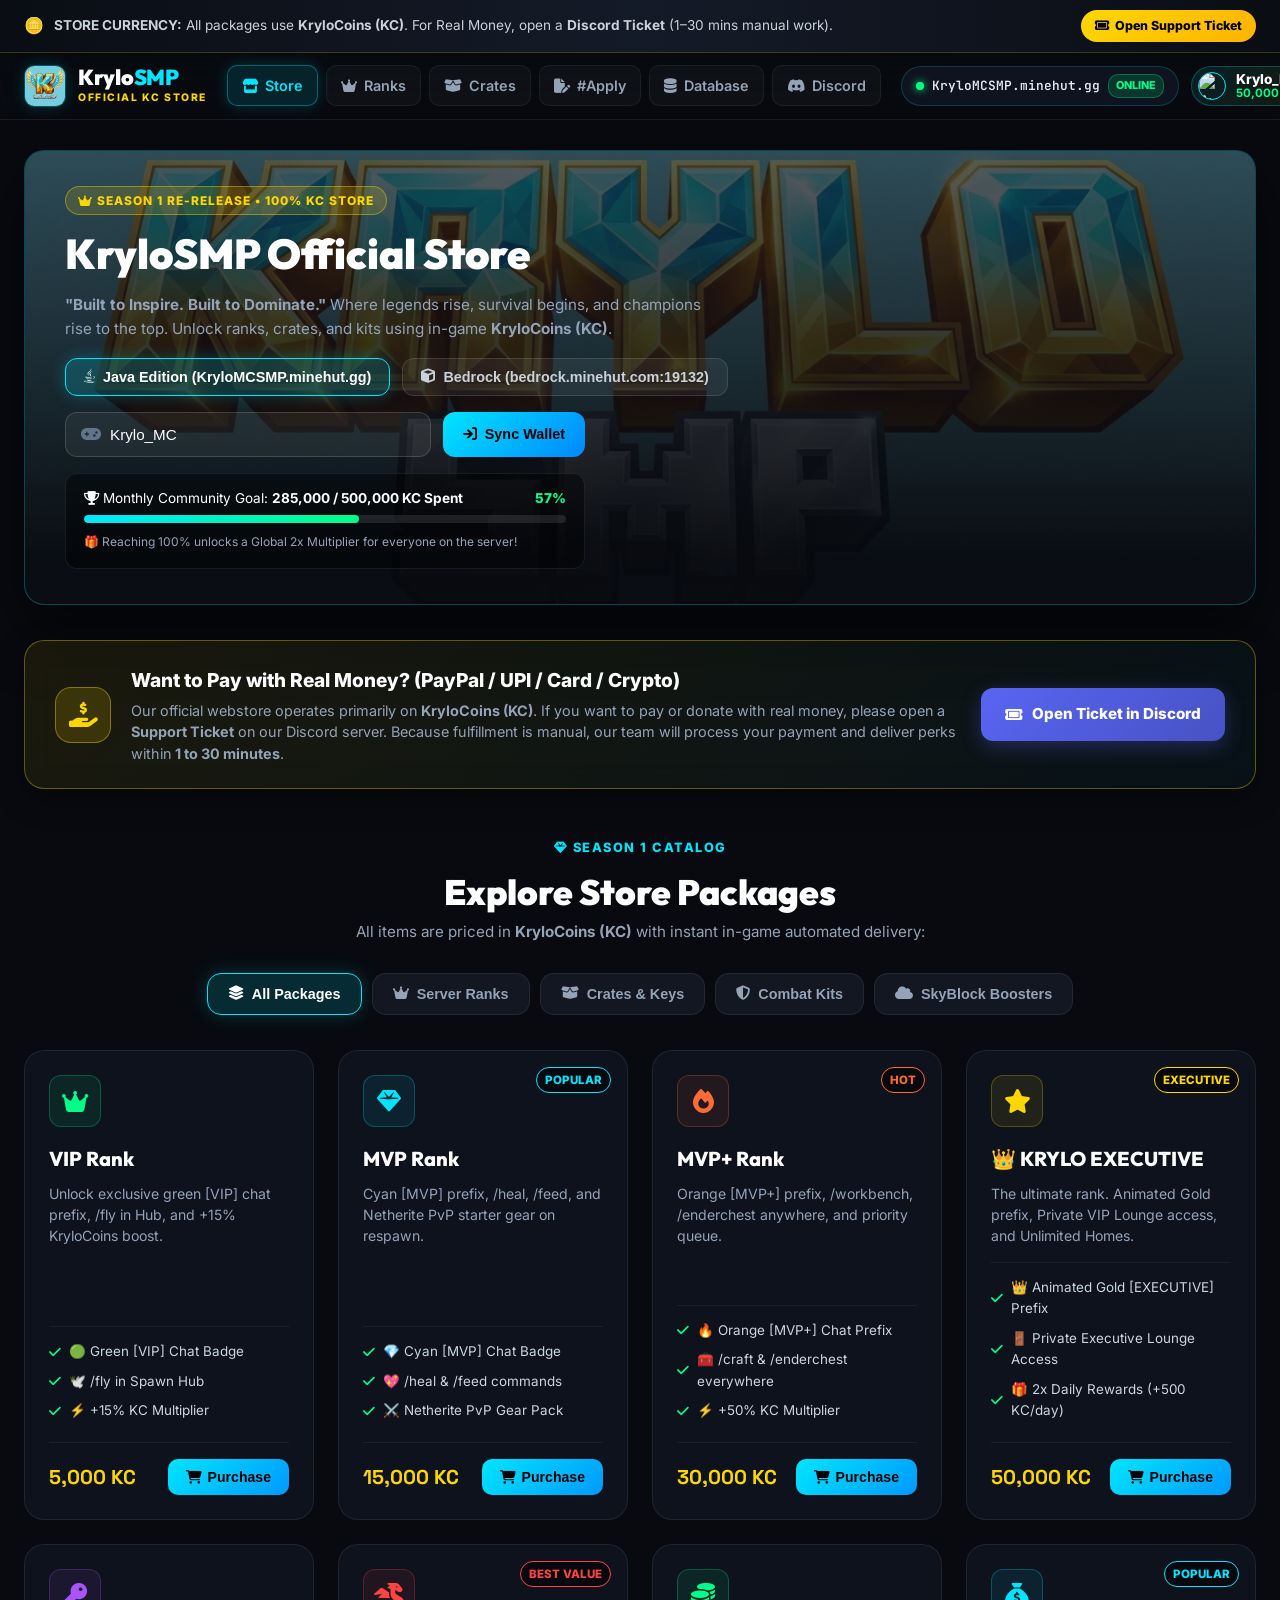
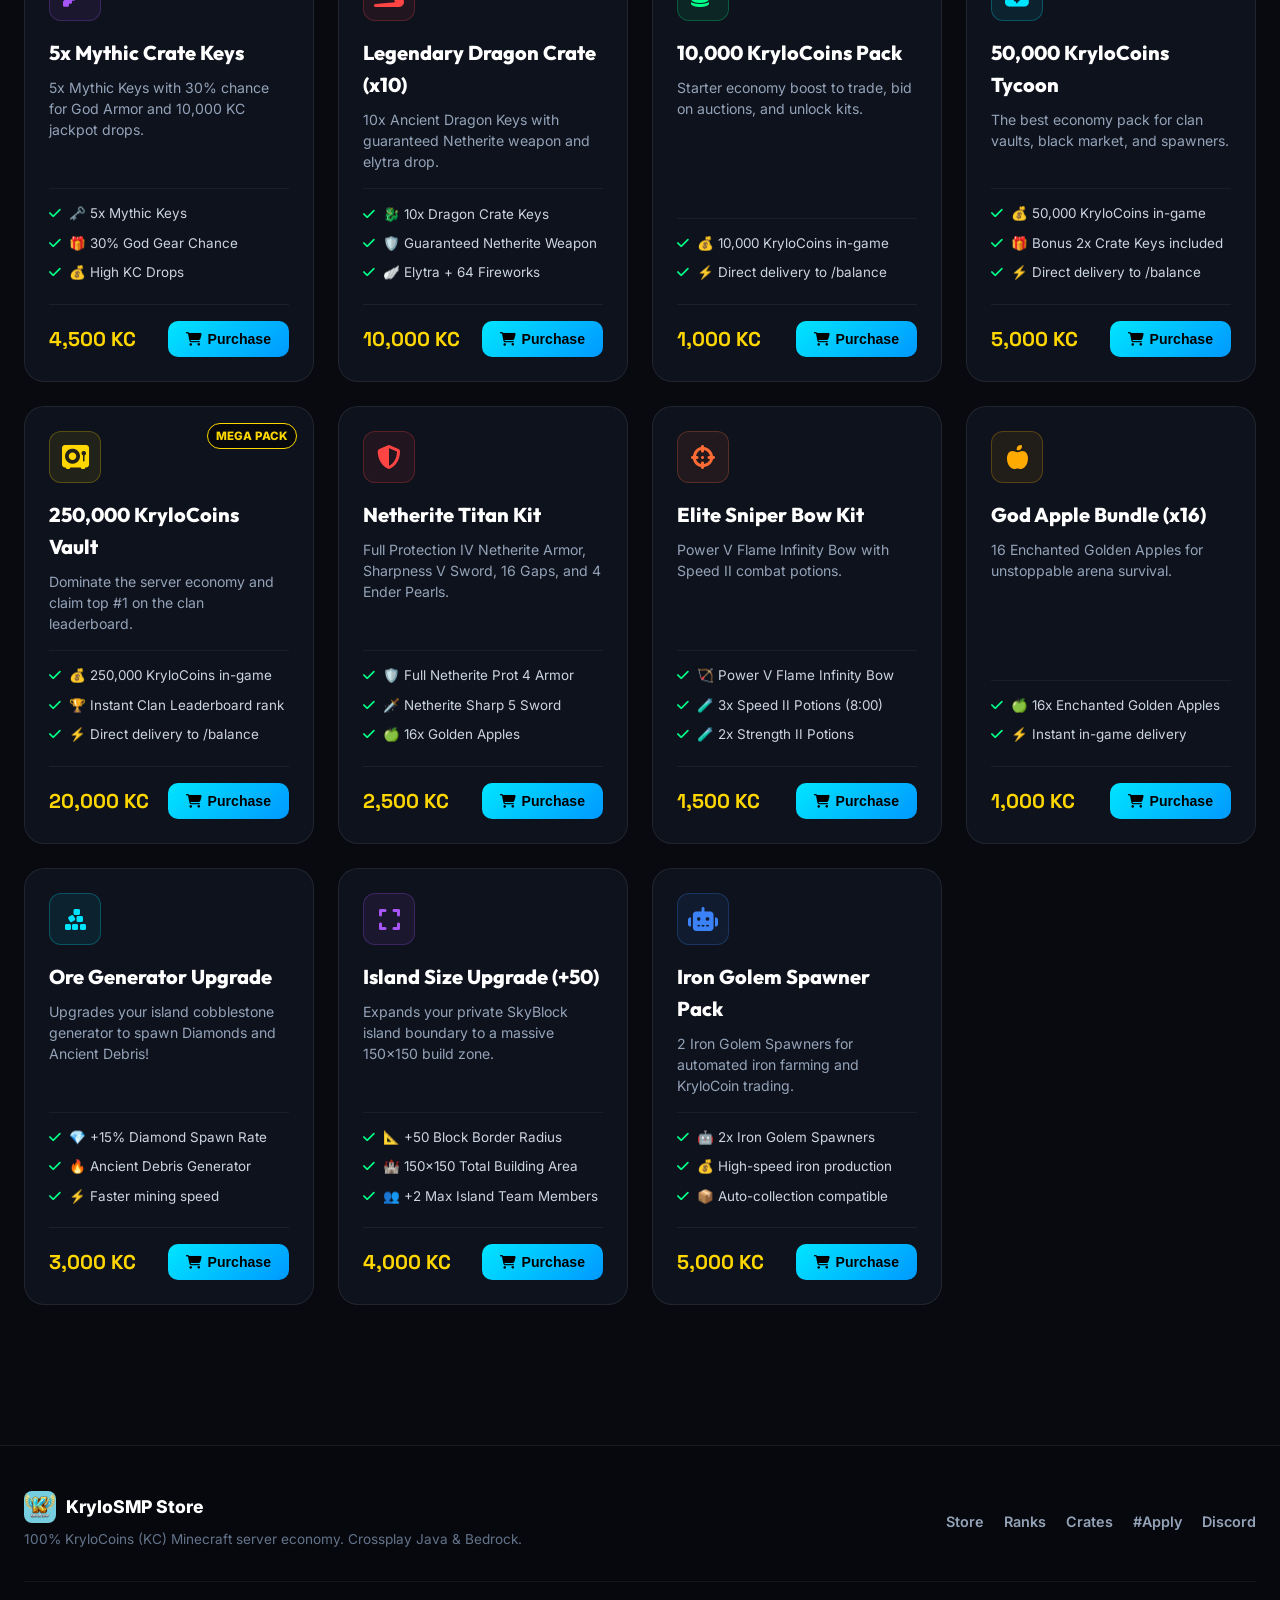
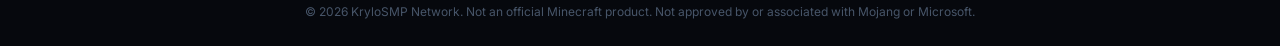
==== commit 52ae645e: "Update server IP to KryloMCSMP.minehut.gg and apply official motto" ====
--- a/index.html
+++ b/index.html
@@ -52,7 +52,7 @@
       <div class="header-right">
         <div class="server-status-pill" onclick="copyServerIp()" title="Click to copy Server IP">
           <span class="pulse-dot-green"></span>
-          <span class="ip-address-text">krylosmp.play.hosting</span>
+          <span class="ip-address-text">KryloMCSMP.minehut.gg</span>
           <span class="badge-online">ONLINE</span>
         </div>
         
@@ -73,17 +73,17 @@
       <div class="hero-banner-card">
         <img src="official_banner.jpg" alt="KryloSMP Official Banner" class="hero-bg-banner">
         <div class="hero-overlay-content">
-          <span class="hero-tag"><i class="fa-solid fa-coins"></i> 100% KRYLOCONS (KC) STORE</span>
+          <span class="hero-tag"><i class="fa-solid fa-crown"></i> SEASON 1 RE-RELEASE • 100% KC STORE</span>
           <h1 class="hero-store-title">KryloSMP Official Store</h1>
-          <p class="hero-store-desc">Unlock exclusive server ranks, crate keys, and combat boosters using in-game <strong>KryloCoins (KC)</strong>. For Real Money purchases, open a Support Ticket on Discord.</p>
+          <p class="hero-store-desc"><strong>"Built to Inspire. Built to Dominate."</strong> Where legends rise, survival begins, and champions rise to the top. Unlock ranks, crates, and kits using in-game <strong>KryloCoins (KC)</strong>.</p>
 
           <!-- Platform Selector (Java vs Bedrock) -->
           <div class="platform-selector">
             <button class="plat-btn active" id="platJava" onclick="setPlatform('java')">
-              <i class="fa-brands fa-java"></i> Java Edition (1.21.x)
+              <i class="fa-brands fa-java"></i> Java Edition (KryloMCSMP.minehut.gg)
             </button>
             <button class="plat-btn" id="platBedrock" onclick="setPlatform('bedrock')">
-              <i class="fa-solid fa-cube"></i> Bedrock Edition (Port 43089)
+              <i class="fa-solid fa-cube"></i> Bedrock (bedrock.minehut.com:19132)
             </button>
           </div>
 
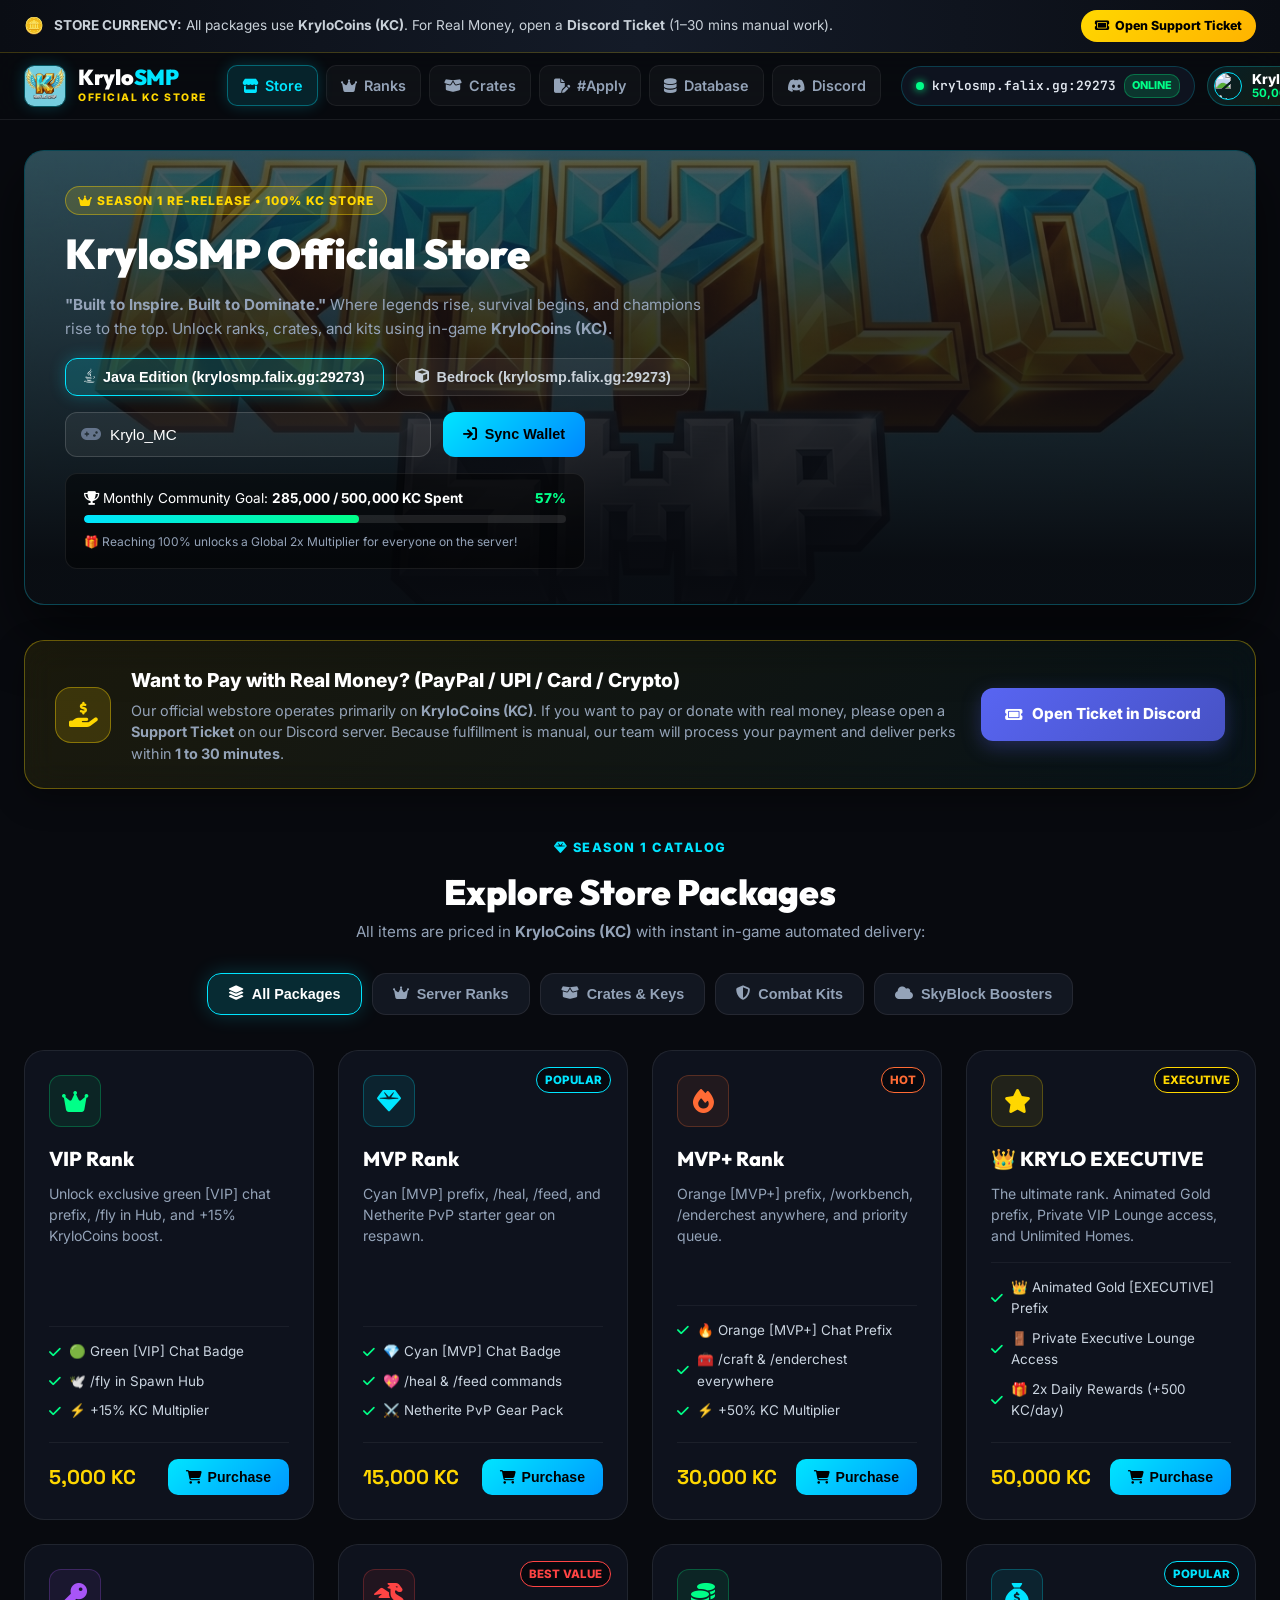
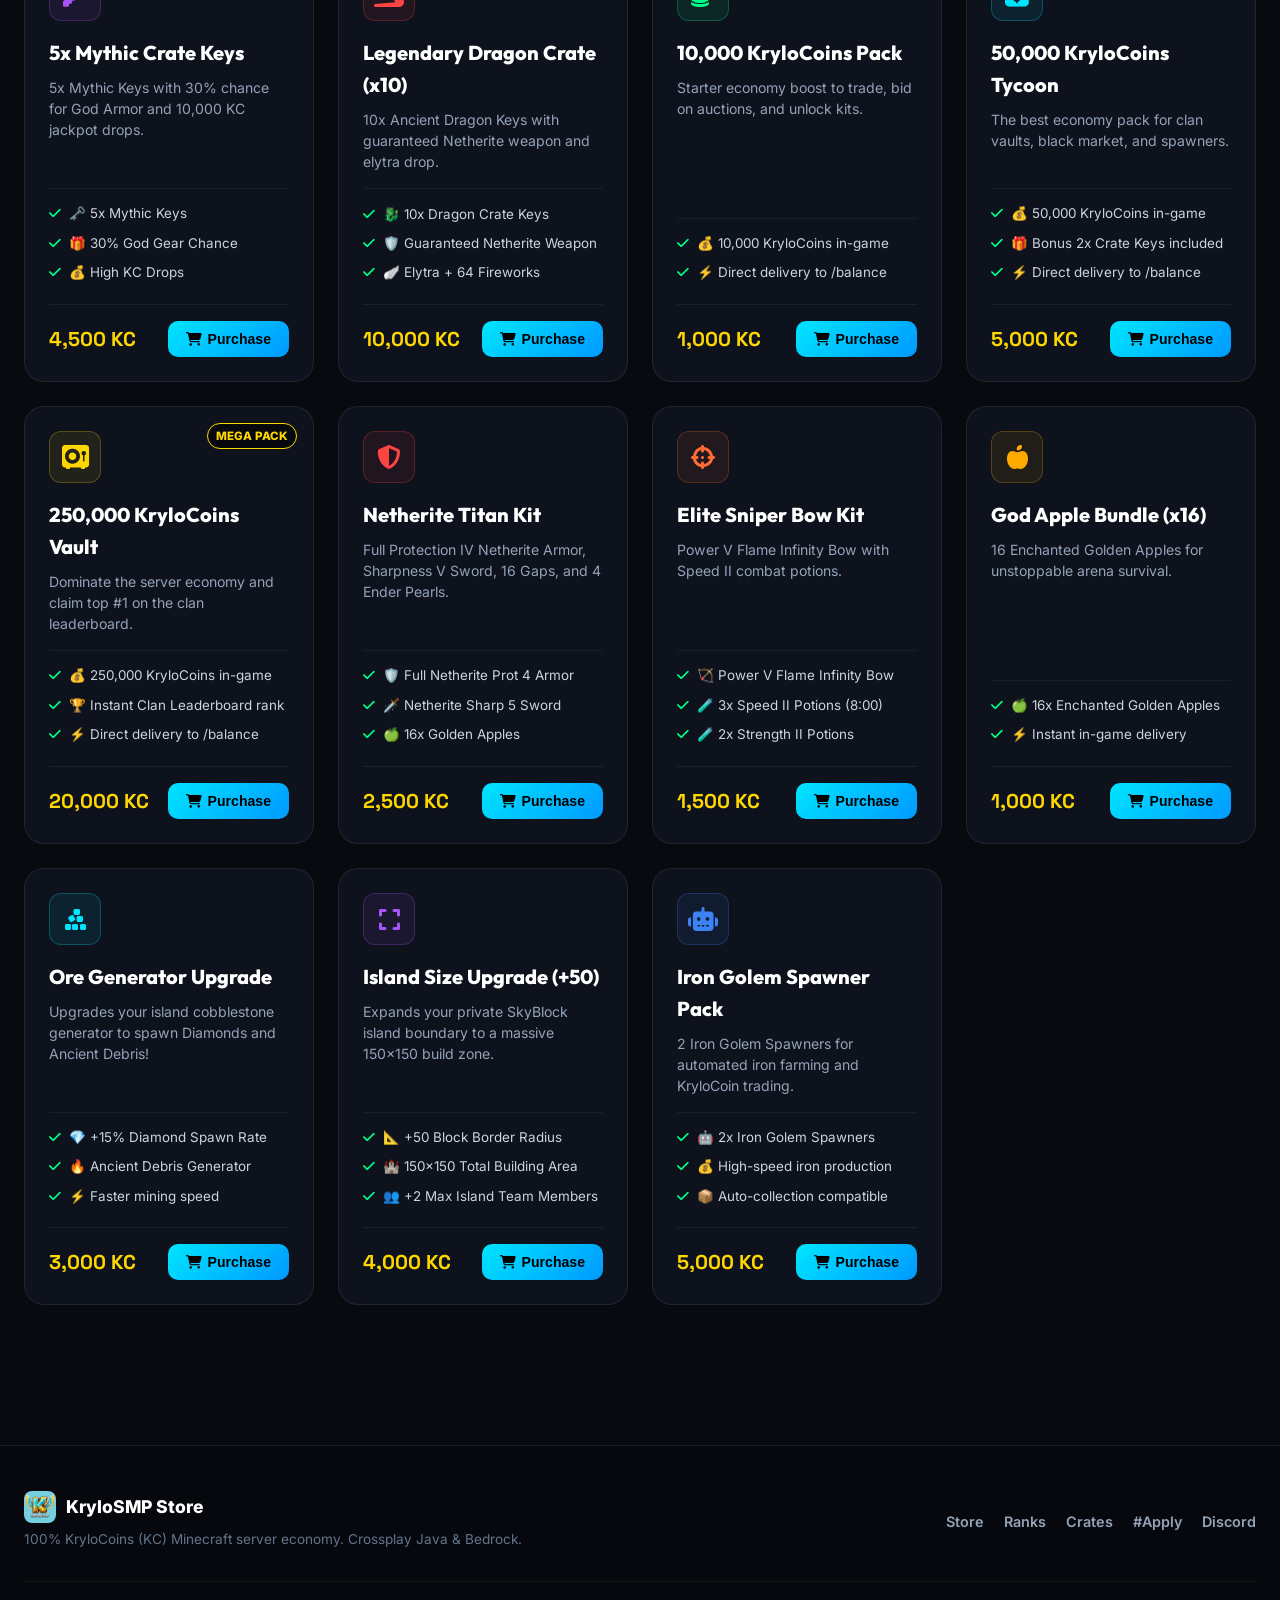
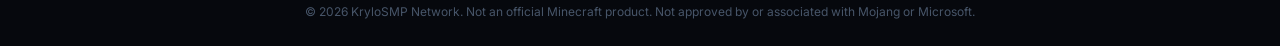
==== commit 5ddbbc7f: "Configure live FalixNodes server IP krylosmp.falix.gg:29273" ====
--- a/index.html
+++ b/index.html
@@ -52,7 +52,7 @@
       <div class="header-right">
         <div class="server-status-pill" onclick="copyServerIp()" title="Click to copy Server IP">
           <span class="pulse-dot-green"></span>
-          <span class="ip-address-text">KryloMCSMP.minehut.gg</span>
+          <span class="ip-address-text">krylosmp.falix.gg:29273</span>
           <span class="badge-online">ONLINE</span>
         </div>
         
@@ -80,10 +80,10 @@
           <!-- Platform Selector (Java vs Bedrock) -->
           <div class="platform-selector">
             <button class="plat-btn active" id="platJava" onclick="setPlatform('java')">
-              <i class="fa-brands fa-java"></i> Java Edition (KryloMCSMP.minehut.gg)
+              <i class="fa-brands fa-java"></i> Java Edition (krylosmp.falix.gg:29273)
             </button>
             <button class="plat-btn" id="platBedrock" onclick="setPlatform('bedrock')">
-              <i class="fa-solid fa-cube"></i> Bedrock (bedrock.minehut.com:19132)
+              <i class="fa-solid fa-cube"></i> Bedrock (krylosmp.falix.gg:29273)
             </button>
           </div>
 
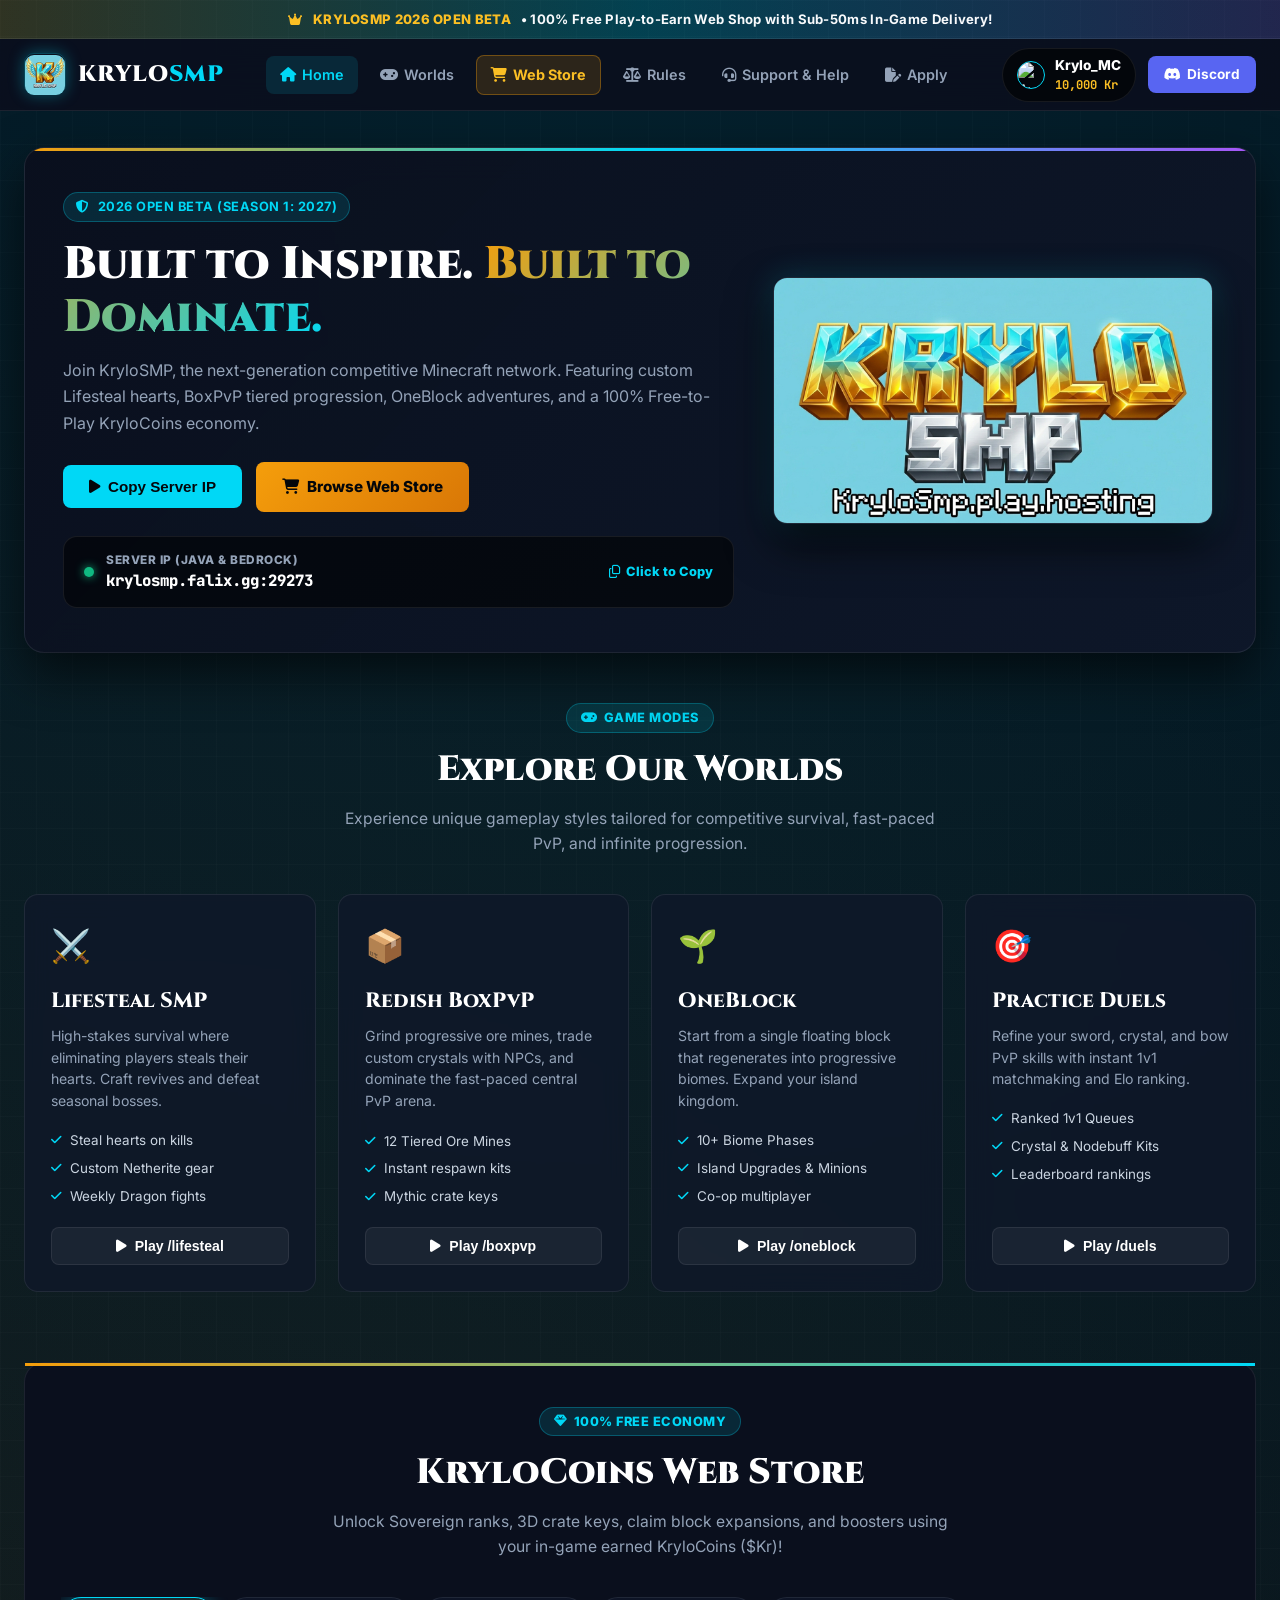
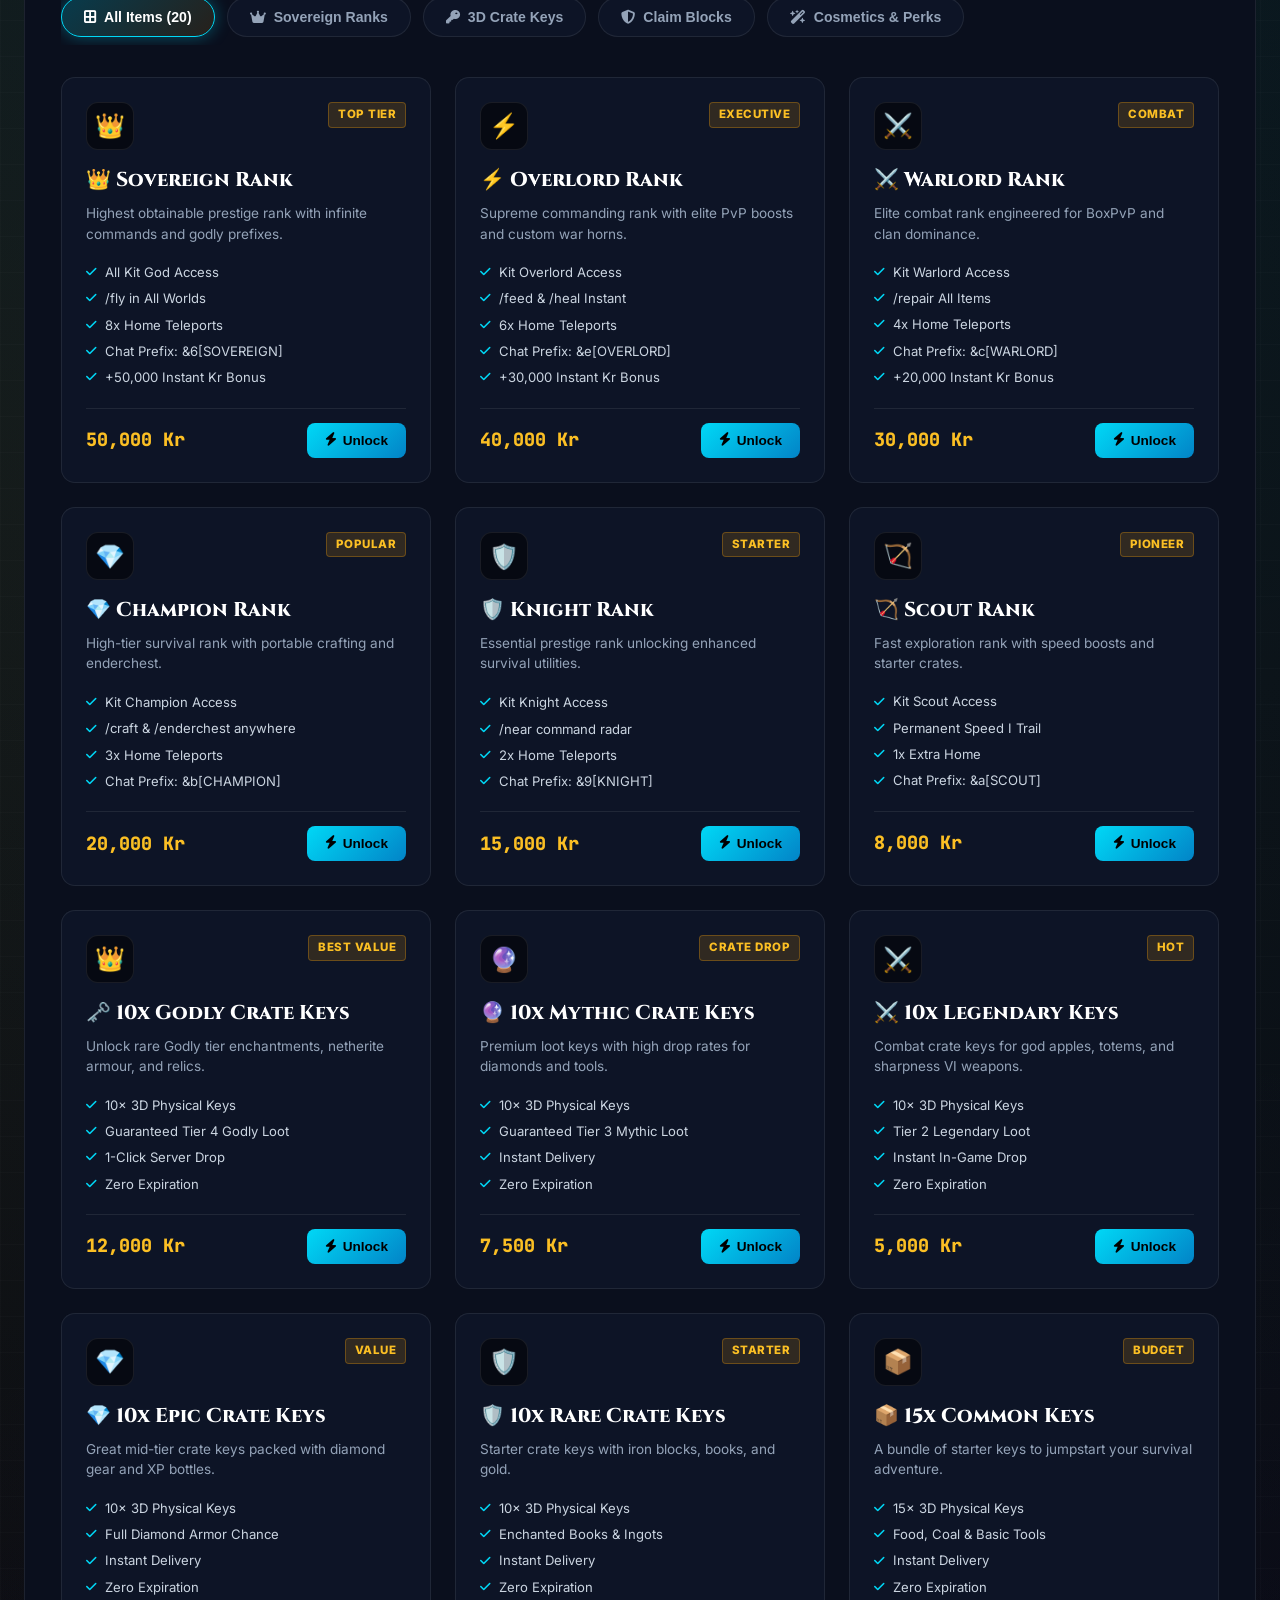
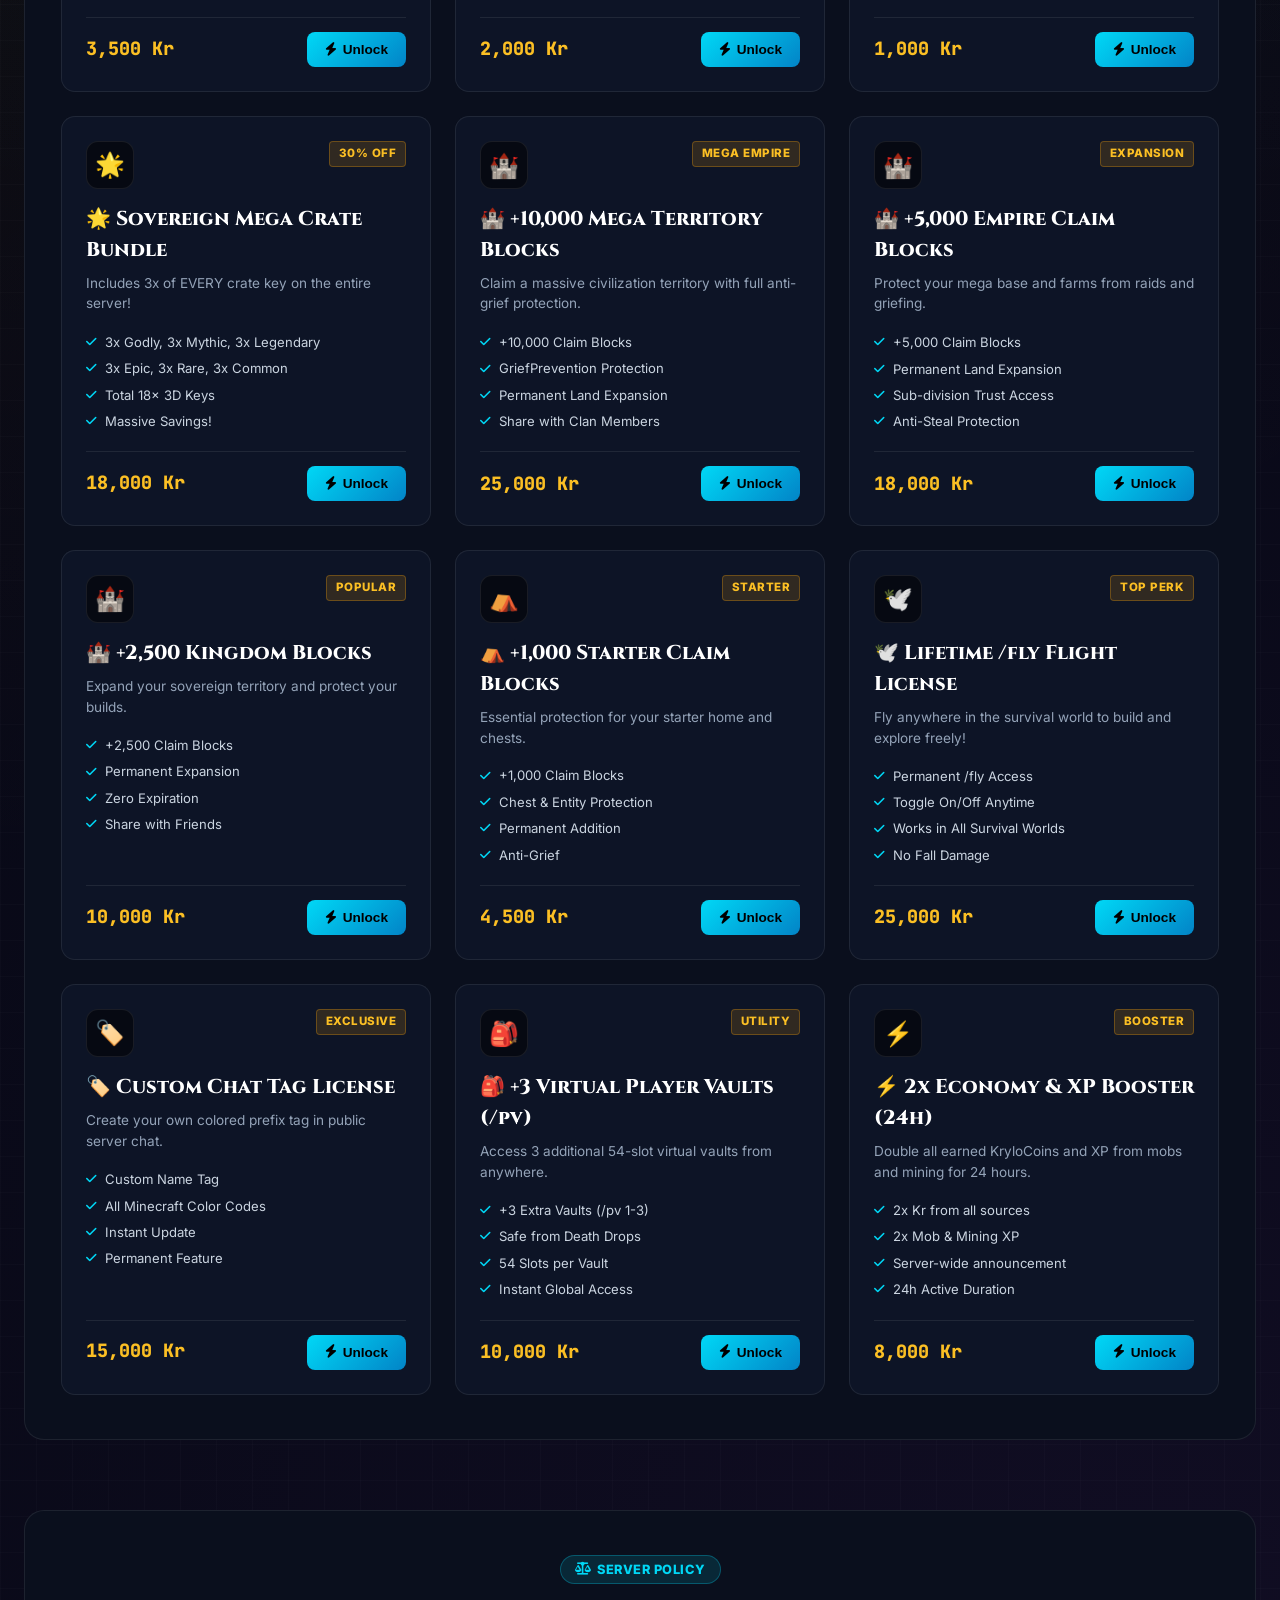
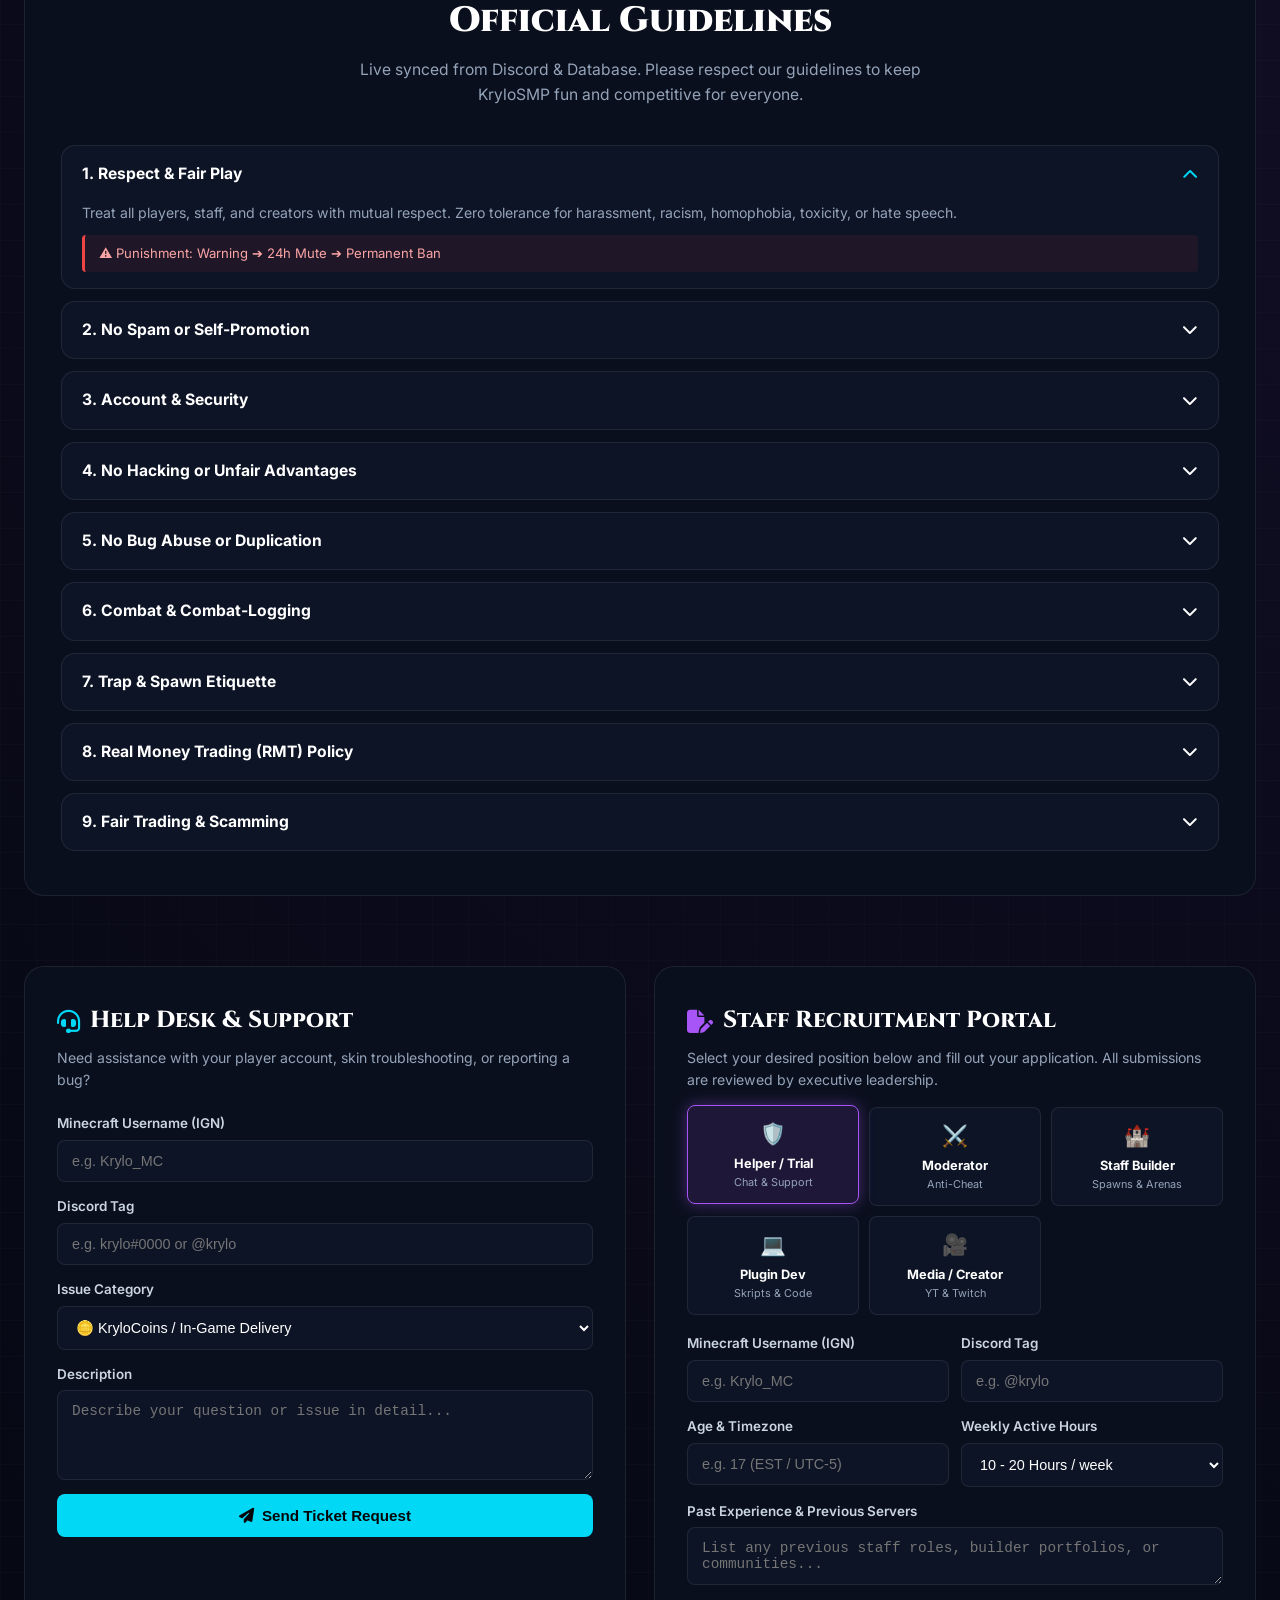
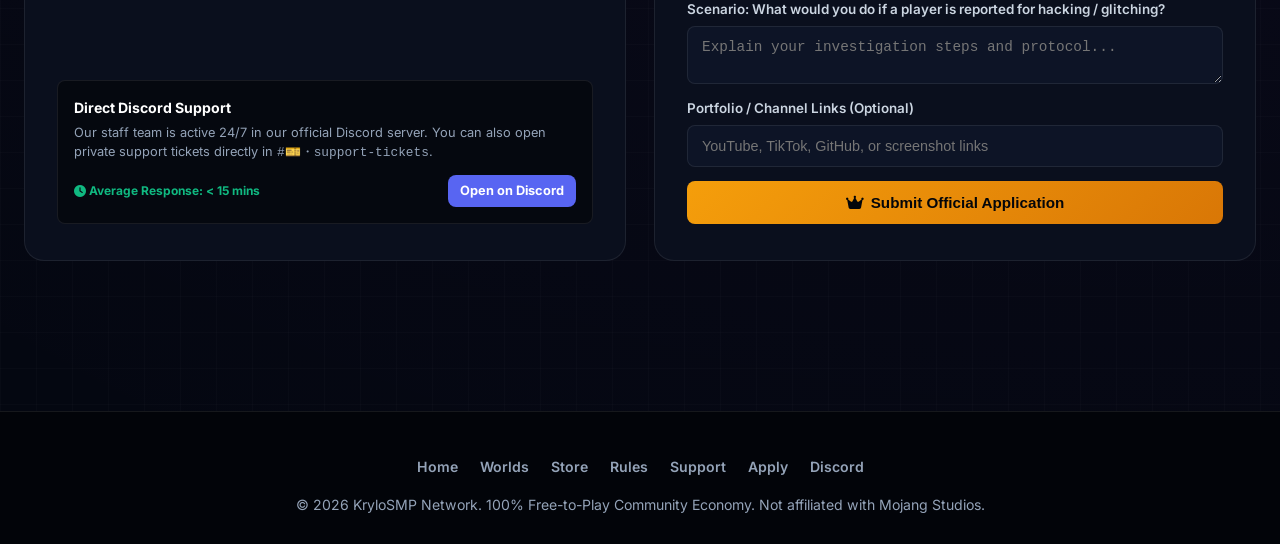
==== commit c40fcbe2: "feat(store): merge official banner, 20 store items, worlds, rules, support, and recruitment portal" ====
--- a/index.html
+++ b/index.html
@@ -3,230 +3,1770 @@
 <head>
   <meta charset="UTF-8">
   <meta name="viewport" content="width=device-width, initial-scale=1.0, maximum-scale=1.0, user-scalable=no">
-  <title>KryloSMP — Official Server Store & Web Hub</title>
-  <meta name="description" content="Official Minecraft store for KryloSMP. 100% KryloCoins (KC) currency with manual real-money Discord ticket support. Crossplay Java & Bedrock.">
-  <link rel="icon" type="image/png" href="server-icon.png">
+  <title>KryloSMP Network | Official Minecraft Portal & Store</title>
+  <link rel="icon" href="server-icon.png">
+  
+  <!-- Premium Fonts -->
   <link rel="preconnect" href="https://fonts.googleapis.com">
   <link rel="preconnect" href="https://fonts.gstatic.com" crossorigin>
-  <link href="https://fonts.googleapis.com/css2?family=Inter:wght@300;400;500;600;700;800;900&family=Outfit:wght@400;600;700;800;900&family=Space+Grotesk:wght@600;700&family=JetBrains+Mono:wght@500;700&display=swap" rel="stylesheet">
+  <link href="https://fonts.googleapis.com/css2?family=Cinzel:wght@700;800;900&family=Inter:wght@400;500;600;700;800;900&family=JetBrains+Mono:wght@500;700;800&display=swap" rel="stylesheet">
   <link rel="stylesheet" href="https://cdnjs.cloudflare.com/ajax/libs/font-awesome/6.5.1/css/all.min.css">
-  <link rel="stylesheet" href="index.css?v=10.0">
+  <script src="https://cdn.jsdelivr.net/npm/canvas-confetti@1.9.3/dist/confetti.browser.min.js"></script>
+
+  <style>
+    :root {
+      --bg-base: #040711;
+      --bg-surface: #0a0f1d;
+      --bg-card: rgba(15, 23, 42, 0.75);
+      --bg-card-hover: rgba(30, 41, 59, 0.85);
+      
+      --cyan: #00d8f6;
+      --cyan-light: #38bdf8;
+      --cyan-soft: rgba(0, 216, 246, 0.12);
+      --cyan-border: rgba(0, 216, 246, 0.28);
+      --cyan-glow: rgba(0, 216, 246, 0.35);
+
+      --gold: #f59e0b;
+      --gold-light: #fbbf24;
+      --gold-soft: rgba(245, 158, 11, 0.12);
+      --gold-glow: rgba(245, 158, 11, 0.35);
+
+      --purple: #a855f7;
+      --purple-soft: rgba(168, 85, 247, 0.12);
+      --purple-glow: rgba(168, 85, 247, 0.35);
+
+      --green: #10b981;
+      --green-glow: rgba(16, 185, 129, 0.3);
+      --red: #ef4444;
+
+      --text: #f8fafc;
+      --text-muted: #94a3b8;
+      --border: rgba(255, 255, 255, 0.08);
+      --border-hover: rgba(0, 216, 246, 0.4);
+
+      --radius-sm: 8px;
+      --radius-md: 14px;
+      --radius-lg: 20px;
+      --max-w: 1280px;
+    }
+
+    * { margin: 0; padding: 0; box-sizing: border-box; -webkit-font-smoothing: antialiased; }
+    html { scroll-behavior: smooth; }
+
+    body {
+      background-color: var(--bg-base);
+      color: var(--text);
+      font-family: 'Inter', -apple-system, sans-serif;
+      min-height: 100vh;
+      display: flex;
+      flex-direction: column;
+      overflow-x: hidden;
+      line-height: 1.55;
+      background-image: 
+        radial-gradient(circle at 50% 0%, rgba(0, 216, 246, 0.12) 0%, transparent 50%),
+        radial-gradient(circle at 10% 30%, rgba(245, 158, 11, 0.08) 0%, transparent 40%),
+        radial-gradient(circle at 90% 70%, rgba(168, 85, 247, 0.08) 0%, transparent 45%),
+        linear-gradient(rgba(255, 255, 255, 0.015) 1px, transparent 1px),
+        linear-gradient(90deg, rgba(255, 255, 255, 0.015) 1px, transparent 1px);
+      background-size: 100% 100%, 100% 100%, 100% 100%, 36px 36px, 36px 36px;
+    }
+
+    /* TOP TICKER BAR */
+    .top-announcement {
+      background: linear-gradient(90deg, rgba(245, 158, 11, 0.18) 0%, rgba(0, 216, 246, 0.18) 50%, rgba(168, 85, 247, 0.18) 100%);
+      border-bottom: 1px solid var(--border);
+      padding: 9px 16px;
+      font-size: 0.82rem;
+      font-weight: 700;
+      text-align: center;
+      display: flex;
+      justify-content: center;
+      align-items: center;
+      gap: 10px;
+      letter-spacing: 0.3px;
+    }
+    .top-announcement span { color: var(--gold-light); font-weight: 800; }
+
+    /* HEADER */
+    header {
+      position: sticky;
+      top: 0;
+      z-index: 1000;
+      background: rgba(10, 15, 29, 0.9);
+      backdrop-filter: blur(20px);
+      border-bottom: 1px solid var(--border);
+      height: 72px;
+      display: flex;
+      align-items: center;
+    }
+    .nav-container {
+      width: 100%;
+      max-width: var(--max-w);
+      margin: 0 auto;
+      padding: 0 24px;
+      display: flex;
+      justify-content: space-between;
+      align-items: center;
+    }
+
+    .brand {
+      display: flex;
+      align-items: center;
+      gap: 12px;
+      text-decoration: none;
+    }
+    .brand-logo {
+      width: 42px;
+      height: 42px;
+      border-radius: 10px;
+      border: 1px solid var(--cyan-border);
+      box-shadow: 0 0 15px var(--cyan-glow);
+      object-fit: cover;
+    }
+    .brand-text {
+      font-family: 'Cinzel', serif;
+      font-size: 1.4rem;
+      font-weight: 900;
+      color: #fff;
+      letter-spacing: 1px;
+    }
+    .brand-text span { color: var(--cyan); }
+
+    .desktop-menu {
+      display: flex;
+      align-items: center;
+      gap: 8px;
+      list-style: none;
+    }
+    .nav-link {
+      text-decoration: none;
+      color: var(--text-muted);
+      font-size: 0.9rem;
+      font-weight: 600;
+      padding: 8px 14px;
+      border-radius: var(--radius-sm);
+      transition: 0.2s;
+      display: flex;
+      align-items: center;
+      gap: 6px;
+    }
+    .nav-link:hover, .nav-link.active {
+      color: #fff;
+      background: var(--cyan-soft);
+      color: var(--cyan);
+    }
+    .nav-link.store-btn {
+      background: rgba(245, 158, 11, 0.15);
+      color: var(--gold-light);
+      border: 1px solid rgba(245, 158, 11, 0.35);
+      font-weight: 700;
+    }
+    .nav-link.store-btn:hover {
+      background: var(--gold);
+      color: #04060a;
+      box-shadow: 0 0 18px var(--gold-glow);
+    }
+
+    .nav-actions {
+      display: flex;
+      align-items: center;
+      gap: 12px;
+    }
+
+    .user-pill {
+      background: rgba(0, 0, 0, 0.6);
+      border: 1px solid var(--border);
+      padding: 6px 14px;
+      border-radius: 30px;
+      display: flex;
+      align-items: center;
+      gap: 10px;
+      cursor: pointer;
+      transition: 0.2s;
+    }
+    .user-pill:hover {
+      border-color: var(--cyan);
+      box-shadow: 0 0 15px var(--cyan-glow);
+    }
+    .user-avatar {
+      width: 28px;
+      height: 28px;
+      border-radius: 50%;
+      border: 1px solid var(--cyan);
+      object-fit: cover;
+    }
+    .user-ign {
+      font-size: 0.85rem;
+      font-weight: 800;
+      color: #fff;
+    }
+    .user-kc {
+      font-family: 'JetBrains Mono', monospace;
+      font-size: 0.76rem;
+      color: var(--gold-light);
+      font-weight: 700;
+    }
+
+    .btn-discord-nav {
+      background: #5865F2;
+      color: #fff;
+      text-decoration: none;
+      font-size: 0.85rem;
+      font-weight: 700;
+      padding: 8px 16px;
+      border-radius: var(--radius-sm);
+      display: inline-flex;
+      align-items: center;
+      gap: 6px;
+      transition: 0.2s;
+    }
+    .btn-discord-nav:hover {
+      background: #4752C4;
+      box-shadow: 0 0 15px rgba(88, 101, 242, 0.4);
+    }
+
+    .btn-mobile-toggle {
+      display: none;
+      background: none;
+      border: 1px solid var(--border);
+      color: #fff;
+      font-size: 1.2rem;
+      padding: 8px 12px;
+      border-radius: 8px;
+      cursor: pointer;
+    }
+
+    .mobile-drawer {
+      display: none;
+      position: fixed;
+      top: 72px;
+      left: 0;
+      width: 100%;
+      background: var(--bg-surface);
+      border-bottom: 1px solid var(--border);
+      padding: 20px;
+      flex-direction: column;
+      gap: 10px;
+      z-index: 999;
+    }
+    .mobile-drawer.active { display: flex; }
+    .mobile-drawer .nav-link { font-size: 1rem; padding: 12px 16px; }
+
+    /* MAIN */
+    main {
+      max-width: var(--max-w);
+      width: 100%;
+      margin: 0 auto;
+      padding: 36px 24px 80px;
+      flex: 1;
+    }
+
+    /* =================================================== */
+    /* HERO BANNER SECTION (OFFICIAL BANNER INTEGRATION) */
+    /* =================================================== */
+    .hero-banner-card {
+      background: linear-gradient(135deg, rgba(10, 15, 29, 0.95) 0%, rgba(15, 23, 42, 0.9) 100%);
+      border: 1px solid var(--border);
+      border-radius: var(--radius-lg);
+      padding: 44px 38px;
+      margin-bottom: 50px;
+      display: grid;
+      grid-template-columns: 1.2fr 0.8fr;
+      gap: 36px;
+      align-items: center;
+      position: relative;
+      overflow: hidden;
+      backdrop-filter: blur(16px);
+      box-shadow: 0 20px 50px rgba(0, 0, 0, 0.6);
+    }
+    .hero-banner-card::before {
+      content: '';
+      position: absolute;
+      top: 0; left: 0; width: 100%; height: 3px;
+      background: linear-gradient(90deg, var(--gold), var(--cyan), var(--purple));
+    }
+
+    .hero-badge-pill {
+      display: inline-flex;
+      align-items: center;
+      gap: 8px;
+      background: var(--cyan-soft);
+      border: 1px solid var(--cyan-border);
+      color: var(--cyan);
+      font-size: 0.8rem;
+      font-weight: 700;
+      text-transform: uppercase;
+      letter-spacing: 0.5px;
+      padding: 4px 12px;
+      border-radius: 20px;
+      margin-bottom: 16px;
+    }
+
+    .hero-title {
+      font-family: 'Cinzel', serif;
+      font-size: 2.85rem;
+      font-weight: 900;
+      line-height: 1.15;
+      margin-bottom: 14px;
+      color: #fff;
+    }
+    .hero-title span {
+      background: linear-gradient(135deg, #f59e0b 0%, #00d8f6 100%);
+      -webkit-background-clip: text;
+      -webkit-text-fill-color: transparent;
+    }
+
+    .hero-desc {
+      color: var(--text-muted);
+      font-size: 1rem;
+      line-height: 1.65;
+      margin-bottom: 26px;
+    }
+
+    .hero-cta-group {
+      display: flex;
+      align-items: center;
+      gap: 14px;
+      flex-wrap: wrap;
+      margin-bottom: 24px;
+    }
+
+    .btn-primary {
+      background: var(--cyan);
+      color: #04060a;
+      font-weight: 800;
+      font-size: 0.95rem;
+      padding: 13px 26px;
+      border-radius: var(--radius-sm);
+      text-decoration: none;
+      display: inline-flex;
+      align-items: center;
+      gap: 8px;
+      border: none;
+      cursor: pointer;
+      transition: all 0.2s ease;
+    }
+    .btn-primary:hover {
+      background: #00c0dc;
+      transform: translateY(-2px);
+      box-shadow: 0 8px 24px var(--cyan-glow);
+    }
+
+    .btn-gold {
+      background: linear-gradient(135deg, var(--gold), #d97706);
+      color: #04060a;
+      font-weight: 800;
+      font-size: 0.95rem;
+      padding: 13px 26px;
+      border-radius: var(--radius-sm);
+      text-decoration: none;
+      display: inline-flex;
+      align-items: center;
+      gap: 8px;
+      border: none;
+      cursor: pointer;
+      transition: all 0.2s ease;
+    }
+    .btn-gold:hover {
+      transform: translateY(-2px);
+      box-shadow: 0 8px 24px var(--gold-glow);
+    }
+
+    .ip-card-box {
+      background: rgba(0, 0, 0, 0.55);
+      border: 1px solid var(--border);
+      border-radius: var(--radius-md);
+      padding: 14px 20px;
+      display: flex;
+      justify-content: space-between;
+      align-items: center;
+      cursor: pointer;
+      transition: 0.2s;
+    }
+    .ip-card-box:hover {
+      border-color: var(--cyan);
+      background: var(--cyan-soft);
+      box-shadow: 0 0 20px var(--cyan-glow);
+    }
+    .ip-left {
+      display: flex;
+      align-items: center;
+      gap: 12px;
+    }
+    .dot-online {
+      width: 10px;
+      height: 10px;
+      border-radius: 50%;
+      background: var(--green);
+      box-shadow: 0 0 10px var(--green);
+    }
+    .ip-title {
+      font-size: 0.74rem;
+      color: var(--text-muted);
+      text-transform: uppercase;
+      font-weight: 800;
+      letter-spacing: 0.5px;
+    }
+    .ip-val {
+      font-family: 'JetBrains Mono', monospace;
+      font-size: 0.98rem;
+      font-weight: 800;
+      color: #fff;
+    }
+    .ip-copy-btn {
+      color: var(--cyan);
+      font-size: 0.8rem;
+      font-weight: 800;
+      display: flex;
+      align-items: center;
+      gap: 6px;
+    }
+
+    .hero-banner-image-wrap {
+      display: flex;
+      justify-content: center;
+      align-items: center;
+      position: relative;
+    }
+    .hero-official-banner {
+      width: 100%;
+      max-width: 440px;
+      border-radius: var(--radius-md);
+      border: 1px solid var(--border);
+      box-shadow: 0 20px 45px rgba(0, 0, 0, 0.7), 0 0 30px rgba(0, 216, 246, 0.2);
+      transition: transform 0.3s ease;
+      object-fit: cover;
+    }
+    .hero-official-banner:hover {
+      transform: scale(1.02);
+    }
+
+    /* SECTION HEADERS */
+    .section-head {
+      text-align: center;
+      margin-bottom: 38px;
+    }
+    .section-badge {
+      display: inline-flex;
+      align-items: center;
+      gap: 6px;
+      font-size: 0.8rem;
+      font-weight: 800;
+      text-transform: uppercase;
+      color: var(--cyan);
+      background: var(--cyan-soft);
+      border: 1px solid var(--cyan-border);
+      padding: 4px 14px;
+      border-radius: 20px;
+      margin-bottom: 10px;
+      letter-spacing: 0.5px;
+    }
+    .section-title {
+      font-family: 'Cinzel', serif;
+      font-size: 2.2rem;
+      font-weight: 900;
+      color: #fff;
+      margin-bottom: 8px;
+    }
+    .section-desc {
+      color: var(--text-muted);
+      font-size: 0.98rem;
+      max-width: 620px;
+      margin: 0 auto;
+      line-height: 1.6;
+    }
+
+    /* =================================================== */
+    /* WORLDS & GAMEMODES */
+    /* =================================================== */
+    .worlds-section {
+      margin-bottom: 70px;
+    }
+    .grid-4 {
+      display: grid;
+      grid-template-columns: repeat(auto-fit, minmax(280px, 1fr));
+      gap: 22px;
+    }
+    .card-mode {
+      background: var(--bg-card);
+      border: 1px solid var(--border);
+      border-radius: var(--radius-md);
+      padding: 26px;
+      display: flex;
+      flex-direction: column;
+      justify-content: space-between;
+      transition: 0.25s cubic-bezier(0.16, 1, 0.3, 1);
+      backdrop-filter: blur(12px);
+    }
+    .card-mode:hover {
+      border-color: var(--border-hover);
+      transform: translateY(-5px);
+      background: var(--bg-card-hover);
+      box-shadow: 0 15px 35px rgba(0, 0, 0, 0.6), 0 0 20px var(--cyan-glow);
+    }
+    .mode-icon {
+      font-size: 2rem;
+      margin-bottom: 14px;
+    }
+    .mode-title {
+      font-family: 'Cinzel', serif;
+      font-size: 1.3rem;
+      font-weight: 800;
+      color: #fff;
+      margin-bottom: 8px;
+    }
+    .mode-desc {
+      font-size: 0.88rem;
+      color: var(--text-muted);
+      line-height: 1.55;
+      margin-bottom: 18px;
+    }
+    .mode-tags {
+      list-style: none;
+      margin-bottom: 20px;
+    }
+    .mode-tags li {
+      font-size: 0.84rem;
+      color: #cbd5e1;
+      margin-bottom: 7px;
+      display: flex;
+      align-items: center;
+      gap: 8px;
+    }
+    .mode-tags li i {
+      color: var(--cyan);
+      font-size: 0.75rem;
+    }
+    .btn-card-action {
+      width: 100%;
+      background: rgba(255, 255, 255, 0.05);
+      border: 1px solid var(--border);
+      color: #fff;
+      font-size: 0.88rem;
+      font-weight: 700;
+      padding: 10px;
+      border-radius: var(--radius-sm);
+      cursor: pointer;
+      transition: 0.2s;
+      display: inline-flex;
+      align-items: center;
+      justify-content: center;
+      gap: 8px;
+    }
+    .btn-card-action:hover {
+      background: var(--cyan);
+      color: #04060a;
+      border-color: var(--cyan);
+      box-shadow: 0 0 15px var(--cyan-glow);
+    }
+
+    /* =================================================== */
+    /* STORE CATALOG (PRO ORGANIZED) */
+    /* =================================================== */
+    .store-section {
+      background: var(--bg-surface);
+      border: 1px solid var(--border);
+      border-radius: var(--radius-lg);
+      padding: 44px 36px;
+      margin-bottom: 70px;
+      position: relative;
+    }
+    .store-section::before {
+      content: '';
+      position: absolute;
+      top: 0; left: 0; width: 100%; height: 3px;
+      background: linear-gradient(90deg, var(--gold), var(--cyan));
+    }
+
+    .category-tabs {
+      display: flex;
+      gap: 12px;
+      margin-bottom: 32px;
+      overflow-x: auto;
+      padding-bottom: 8px;
+    }
+    .cat-btn {
+      background: var(--bg-card);
+      border: 1px solid var(--border);
+      color: var(--text-muted);
+      padding: 11px 22px;
+      border-radius: 30px;
+      font-size: 0.88rem;
+      font-weight: 700;
+      cursor: pointer;
+      display: flex;
+      align-items: center;
+      gap: 8px;
+      transition: 0.2s;
+      white-space: nowrap;
+    }
+    .cat-btn.active, .cat-btn:hover {
+      background: linear-gradient(135deg, rgba(0, 216, 246, 0.22) 0%, rgba(245, 158, 11, 0.12) 100%);
+      border-color: var(--cyan);
+      color: #fff;
+      box-shadow: 0 0 16px var(--cyan-glow);
+    }
+
+    .store-grid {
+      display: grid;
+      grid-template-columns: repeat(auto-fill, minmax(285px, 1fr));
+      gap: 24px;
+    }
+    .product-card {
+      background: var(--bg-card);
+      border: 1px solid var(--border);
+      border-radius: var(--radius-md);
+      padding: 24px;
+      display: flex;
+      flex-direction: column;
+      justify-content: space-between;
+      position: relative;
+      transition: 0.25s cubic-bezier(0.16, 1, 0.3, 1);
+      backdrop-filter: blur(12px);
+    }
+    .product-card:hover {
+      transform: translateY(-5px);
+      border-color: var(--border-hover);
+      box-shadow: 0 15px 35px rgba(0, 0, 0, 0.7), 0 0 20px var(--cyan-glow);
+      background: var(--bg-card-hover);
+    }
+
+    .p-header {
+      display: flex;
+      justify-content: space-between;
+      align-items: flex-start;
+      margin-bottom: 14px;
+    }
+    .p-icon {
+      width: 48px;
+      height: 48px;
+      border-radius: 12px;
+      background: rgba(0, 0, 0, 0.5);
+      border: 1px solid var(--border);
+      display: flex;
+      align-items: center;
+      justify-content: center;
+      font-size: 1.5rem;
+    }
+    .p-tag {
+      font-size: 0.72rem;
+      font-weight: 800;
+      padding: 3px 9px;
+      border-radius: 4px;
+      background: rgba(245, 158, 11, 0.15);
+      color: var(--gold-light);
+      border: 1px solid rgba(245, 158, 11, 0.3);
+      text-transform: uppercase;
+      letter-spacing: 0.5px;
+    }
+
+    .p-title {
+      font-family: 'Cinzel', serif;
+      font-size: 1.25rem;
+      font-weight: 800;
+      color: #fff;
+      margin-bottom: 8px;
+    }
+    .p-desc {
+      font-size: 0.85rem;
+      color: var(--text-muted);
+      line-height: 1.5;
+      margin-bottom: 18px;
+      flex: 1;
+    }
+
+    .p-perks-list {
+      list-style: none;
+      margin-bottom: 20px;
+      display: flex;
+      flex-direction: column;
+      gap: 6px;
+    }
+    .p-perks-list li {
+      font-size: 0.82rem;
+      color: #cbd5e1;
+      display: flex;
+      align-items: center;
+      gap: 8px;
+    }
+    .p-perks-list li i {
+      color: var(--cyan);
+      font-size: 0.75rem;
+    }
+
+    .p-price-row {
+      display: flex;
+      justify-content: space-between;
+      align-items: center;
+      padding-top: 14px;
+      border-top: 1px solid var(--border);
+    }
+    .p-price-kc {
+      font-family: 'JetBrains Mono', monospace;
+      font-size: 1.15rem;
+      font-weight: 800;
+      color: var(--gold-light);
+    }
+    .btn-buy {
+      background: linear-gradient(135deg, #00d8f6 0%, #0284c7 100%);
+      color: #000;
+      border: none;
+      padding: 10px 18px;
+      border-radius: var(--radius-sm);
+      font-size: 0.85rem;
+      font-weight: 800;
+      cursor: pointer;
+      display: flex;
+      align-items: center;
+      gap: 6px;
+      transition: 0.2s;
+    }
+    .btn-buy:hover {
+      filter: brightness(1.1);
+      box-shadow: 0 0 15px var(--cyan-glow);
+      transform: translateY(-1px);
+    }
+
+    /* =================================================== */
+    /* RULES & POLICY SECTION */
+    /* =================================================== */
+    .rules-section {
+      background: var(--bg-surface);
+      border: 1px solid var(--border);
+      border-radius: var(--radius-lg);
+      padding: 44px 36px;
+      margin-bottom: 70px;
+    }
+    .rules-list {
+      display: flex;
+      flex-direction: column;
+      gap: 12px;
+      margin-top: 24px;
+    }
+    .rule-card {
+      background: var(--bg-card);
+      border: 1px solid var(--border);
+      border-radius: var(--radius-md);
+      overflow: hidden;
+      transition: 0.2s;
+    }
+    .rule-head {
+      padding: 16px 20px;
+      display: flex;
+      justify-content: space-between;
+      align-items: center;
+      cursor: pointer;
+      font-weight: 700;
+      font-size: 0.98rem;
+      color: #fff;
+    }
+    .rule-head:hover { color: var(--cyan); }
+    .rule-body {
+      padding: 0 20px 16px;
+      font-size: 0.88rem;
+      color: var(--text-muted);
+      line-height: 1.6;
+      display: none;
+    }
+    .rule-card.open .rule-body { display: block; }
+    .rule-card.open .rule-icon { transform: rotate(180deg); color: var(--cyan); }
+    .penalty-box {
+      background: rgba(239, 68, 68, 0.08);
+      border-left: 3px solid var(--red);
+      padding: 8px 14px;
+      border-radius: 4px;
+      margin-top: 10px;
+      color: #fca5a5;
+      font-size: 0.82rem;
+    }
+
+    /* =================================================== */
+    /* SPLIT GRID: SUPPORT & RECRUITMENT */
+    /* =================================================== */
+    .split-grid-2 {
+      display: grid;
+      grid-template-columns: 1fr 1fr;
+      gap: 28px;
+      margin-bottom: 70px;
+    }
+    .panel-box {
+      background: var(--bg-surface);
+      border: 1px solid var(--border);
+      border-radius: var(--radius-lg);
+      padding: 36px 32px;
+      display: flex;
+      flex-direction: column;
+      justify-content: space-between;
+    }
+    .panel-box h3 {
+      font-family: 'Cinzel', serif;
+      font-size: 1.45rem;
+      font-weight: 800;
+      color: #fff;
+      margin-bottom: 8px;
+      display: flex;
+      align-items: center;
+      gap: 10px;
+    }
+
+    .form-group {
+      display: flex;
+      flex-direction: column;
+      gap: 6px;
+      margin-bottom: 14px;
+    }
+    .form-group label {
+      font-size: 0.84rem;
+      font-weight: 600;
+      color: #cbd5e1;
+    }
+    .form-group input, .form-group select, .form-group textarea {
+      background: var(--bg-card);
+      border: 1px solid var(--border);
+      border-radius: var(--radius-sm);
+      padding: 12px 14px;
+      color: #fff;
+      font-size: 0.9rem;
+      outline: none;
+      transition: 0.2s;
+    }
+    .form-group input:focus, .form-group select:focus, .form-group textarea:focus {
+      border-color: var(--cyan);
+      box-shadow: 0 0 12px var(--cyan-soft);
+    }
+
+    /* Roles Selection in Apply */
+    .role-selection-grid {
+      display: grid;
+      grid-template-columns: repeat(auto-fit, minmax(130px, 1fr));
+      gap: 10px;
+      margin-bottom: 18px;
+    }
+    .role-option-card {
+      background: var(--bg-card);
+      border: 1px solid var(--border);
+      border-radius: var(--radius-sm);
+      padding: 12px 8px;
+      cursor: pointer;
+      text-align: center;
+      transition: all 0.2s ease;
+    }
+    .role-option-card:hover, .role-option-card.selected {
+      border-color: var(--purple);
+      background: var(--purple-soft);
+      transform: translateY(-2px);
+    }
+    .role-option-card.selected {
+      box-shadow: 0 0 15px rgba(168, 85, 247, 0.4);
+    }
+    .role-icon { font-size: 1.3rem; margin-bottom: 4px; }
+    .role-title { font-size: 0.8rem; font-weight: 700; color: #fff; }
+    .role-sub { font-size: 0.68rem; color: var(--text-muted); }
+
+    /* CHECKOUT / SYNC MODAL */
+    .modal-overlay {
+      display: none;
+      position: fixed;
+      top: 0; left: 0; width: 100%; height: 100%;
+      background: rgba(0, 0, 0, 0.85);
+      backdrop-filter: blur(8px);
+      z-index: 2000;
+      justify-content: center;
+      align-items: center;
+      padding: 20px;
+    }
+    .modal-overlay.active { display: flex; }
+    .modal-card {
+      background: var(--bg-surface);
+      border: 1px solid var(--border);
+      border-radius: var(--radius-lg);
+      padding: 36px 30px;
+      max-width: 480px;
+      width: 100%;
+      position: relative;
+      box-shadow: 0 25px 50px rgba(0, 0, 0, 0.8), 0 0 30px rgba(0, 216, 246, 0.25);
+      animation: modalFadeIn 0.25s ease;
+    }
+    @keyframes modalFadeIn {
+      from { transform: scale(0.95); opacity: 0; }
+      to { transform: scale(1); opacity: 1; }
+    }
+    .modal-close {
+      position: absolute;
+      top: 18px; right: 18px;
+      background: none; border: none;
+      color: var(--text-muted); font-size: 1.3rem;
+      cursor: pointer;
+    }
+    .modal-close:hover { color: #fff; }
+
+    /* TOAST FEEDBACK */
+    .toast-tray {
+      position: fixed;
+      bottom: 24px;
+      right: 24px;
+      z-index: 3000;
+      display: flex;
+      flex-direction: column;
+      gap: 10px;
+    }
+    .toast {
+      background: var(--bg-card);
+      border: 1px solid var(--cyan-border);
+      padding: 14px 20px;
+      border-radius: var(--radius-sm);
+      color: #fff;
+      font-size: 0.88rem;
+      display: flex;
+      align-items: center;
+      gap: 10px;
+      box-shadow: 0 10px 30px rgba(0, 0, 0, 0.8);
+      animation: toastIn 0.2s ease;
+    }
+    @keyframes toastIn {
+      from { transform: translateY(12px); opacity: 0; }
+      to { transform: translateY(0); opacity: 1; }
+    }
+
+    /* FOOTER */
+    footer {
+      border-top: 1px solid var(--border);
+      padding: 44px 20px 28px;
+      background: #020409;
+      text-align: center;
+      color: var(--text-muted);
+      font-size: 0.88rem;
+    }
+    .f-links {
+      display: flex;
+      justify-content: center;
+      gap: 22px;
+      margin-bottom: 16px;
+      flex-wrap: wrap;
+    }
+    .f-links a {
+      color: var(--text-muted);
+      text-decoration: none;
+      font-weight: 600;
+      transition: color 0.2s;
+    }
+    .f-links a:hover { color: var(--cyan); }
+
+    /* RESPONSIVE */
+    @media (max-width: 992px) {
+      .hero-banner-card { grid-template-columns: 1fr; padding: 36px 24px; text-align: center; }
+      .hero-cta-group { justify-content: center; }
+      .hero-banner-image-wrap { display: none; }
+      .split-grid-2 { grid-template-columns: 1fr; }
+      .desktop-menu { display: none; }
+      .btn-mobile-toggle { display: block; }
+    }
+    @media (max-width: 640px) {
+      .hero-title { font-size: 2.1rem; }
+      .section-title { font-size: 1.7rem; }
+      .store-section, .rules-section, .panel-box { padding: 26px 18px; }
+      .nav-actions .btn-discord-nav { display: none; }
+    }
+  </style>
 </head>
 <body>
 
-  <!-- Top Announcement Bar (KC Economy & Real Money Ticket Notice) -->
-  <div class="top-announcement-bar">
-    <div class="top-bar-inner">
-      <div class="top-bar-left">
-        <span class="pulse-fire">🪙</span>
-        <span><strong>STORE CURRENCY:</strong> All packages use <strong>KryloCoins (KC)</strong>. For Real Money, open a <strong>Discord Ticket</strong> (1–30 mins manual work).</span>
-      </div>
-      <div class="top-bar-right">
-        <a href="https://discord.gg/6vrEDTu3bx" target="_blank" class="top-ticket-btn">
-          <i class="fa-solid fa-ticket"></i> Open Support Ticket
-        </a>
-      </div>
-    </div>
+  <!-- TOP TICKER -->
+  <div class="top-announcement">
+    <i class="fa-solid fa-crown" style="color: var(--gold-light);"></i>
+    <span>KRYLOSMP 2026 OPEN BETA</span> • 100% Free Play-to-Earn Web Shop with Sub-50ms In-Game Delivery!
   </div>
 
-  <!-- Header Navigation -->
+  <!-- HEADER -->
   <header>
     <div class="nav-container">
-      <a href="#home" class="brand-logo-wrap">
-        <img src="server-icon.png" alt="KryloSMP Logo" class="brand-logo-img">
-        <div class="brand-title-box">
-          <span class="brand-name">Krylo<span class="brand-highlight">SMP</span></span>
-          <span class="brand-sub">OFFICIAL KC STORE</span>
-        </div>
+      <a href="#home" class="brand">
+        <img src="server-icon.png" alt="KryloSMP Logo" class="brand-logo">
+        <div class="brand-text">KRYLO<span>SMP</span></div>
       </a>
-      
-      <nav class="desktop-nav">
-        <a href="#store" class="nav-pill active"><i class="fa-solid fa-store"></i> Store</a>
-        <a href="#ranks" class="nav-pill"><i class="fa-solid fa-crown"></i> Ranks</a>
-        <a href="#crates" class="nav-pill"><i class="fa-solid fa-box-open"></i> Crates</a>
-        <a href="apply.html#moderator" class="nav-pill"><i class="fa-solid fa-file-pen"></i> #Apply</a>
-        <a href="https://krylosmp.web.app" target="_blank" class="nav-pill"><i class="fa-solid fa-database"></i> Database</a>
-        <a href="https://discord.gg/6vrEDTu3bx" target="_blank" class="nav-pill nav-pill-discord"><i class="fa-brands fa-discord"></i> Discord</a>
-      </nav>
-
-      <div class="header-right">
-        <div class="server-status-pill" onclick="copyServerIp()" title="Click to copy Server IP">
-          <span class="pulse-dot-green"></span>
-          <span class="ip-address-text">krylosmp.falix.gg:29273</span>
-          <span class="badge-online">ONLINE</span>
-        </div>
-        
-        <div class="user-profile-badge" id="userProfileHeader" onclick="openLoginModal()" title="Manage linked account">
-          <img src="https://mc-heads.net/avatar/Krylo_MC/32" id="headerUserAvatar" class="header-avatar" alt="Avatar">
-          <div class="header-user-info">
-            <span class="header-ign" id="headerUserLabel">Krylo_MC</span>
-            <small class="header-wallet-kc" id="headerWalletLabel">50,000 KC</small>
-          </div>
-        </div>
+
+      <!-- Desktop Nav -->
+      <ul class="desktop-menu">
+        <li><a href="#home" class="nav-link active"><i class="fa-solid fa-house"></i> Home</a></li>
+        <li><a href="#worlds" class="nav-link"><i class="fa-solid fa-gamepad"></i> Worlds</a></li>
+        <li><a href="#store" class="nav-link store-btn"><i class="fa-solid fa-cart-shopping"></i> Web Store</a></li>
+        <li><a href="#rules" class="nav-link"><i class="fa-solid fa-scale-balanced"></i> Rules</a></li>
+        <li><a href="#support" class="nav-link"><i class="fa-solid fa-headset"></i> Support & Help</a></li>
+        <li><a href="#apply" class="nav-link"><i class="fa-solid fa-file-pen"></i> Apply</a></li>
+      </ul>
+
+      <!-- Nav Actions -->
+      <div class="nav-actions">
+        <div class="user-pill" onclick="openAuthModal()" title="Click to Switch / Sync Minecraft IGN">
+          <img id="navAvatar" src="https://mc-heads.net/avatar/Krylo_MC/28" alt="Avatar" class="user-avatar">
+          <div>
+            <div class="user-ign" id="navIgn">Krylo_MC</div>
+            <div class="user-kc" id="navKc">10,000 Kr</div>
+          </div>
+        </div>
+
+        <a href="https://discord.gg/6vrEDTu3bx" target="_blank" class="btn-discord-nav">
+          <i class="fa-brands fa-discord"></i> Discord
+        </a>
+        <button class="btn-mobile-toggle" onclick="toggleMobileNav()"><i class="fa-solid fa-bars"></i></button>
       </div>
     </div>
   </header>
 
-  <!-- Main Store Hero Banner -->
+  <!-- Mobile Drawer -->
+  <div class="mobile-drawer" id="mobileDrawer">
+    <a href="#home" class="nav-link" onclick="toggleMobileNav()"><i class="fa-solid fa-house"></i> Home</a>
+    <a href="#worlds" class="nav-link" onclick="toggleMobileNav()"><i class="fa-solid fa-gamepad"></i> Worlds</a>
+    <a href="#store" class="nav-link store-btn" onclick="toggleMobileNav()"><i class="fa-solid fa-cart-shopping"></i> Web Store</a>
+    <a href="#rules" class="nav-link" onclick="toggleMobileNav()"><i class="fa-solid fa-scale-balanced"></i> Rules</a>
+    <a href="#support" class="nav-link" onclick="toggleMobileNav()"><i class="fa-solid fa-headset"></i> Support & Help</a>
+    <a href="#apply" class="nav-link" onclick="toggleMobileNav()"><i class="fa-solid fa-file-pen"></i> Apply for Staff</a>
+    <a href="https://discord.gg/6vrEDTu3bx" target="_blank" class="btn-discord-nav" style="justify-content: center; margin-top: 10px;">
+      <i class="fa-brands fa-discord"></i> Join Official Discord
+    </a>
+  </div>
+
   <main>
-    <section class="hero-freshsmp" id="home">
-      <div class="hero-banner-card">
-        <img src="official_banner.jpg" alt="KryloSMP Official Banner" class="hero-bg-banner">
-        <div class="hero-overlay-content">
-          <span class="hero-tag"><i class="fa-solid fa-crown"></i> SEASON 1 RE-RELEASE • 100% KC STORE</span>
-          <h1 class="hero-store-title">KryloSMP Official Store</h1>
-          <p class="hero-store-desc"><strong>"Built to Inspire. Built to Dominate."</strong> Where legends rise, survival begins, and champions rise to the top. Unlock ranks, crates, and kits using in-game <strong>KryloCoins (KC)</strong>.</p>
-
-          <!-- Platform Selector (Java vs Bedrock) -->
-          <div class="platform-selector">
-            <button class="plat-btn active" id="platJava" onclick="setPlatform('java')">
-              <i class="fa-brands fa-java"></i> Java Edition (krylosmp.falix.gg:29273)
-            </button>
-            <button class="plat-btn" id="platBedrock" onclick="setPlatform('bedrock')">
-              <i class="fa-solid fa-cube"></i> Bedrock (krylosmp.falix.gg:29273)
-            </button>
-          </div>
-
-          <!-- Quick Username Bind -->
-          <div class="username-bind-container">
-            <div class="input-with-icon">
-              <i class="fa-solid fa-gamepad"></i>
-              <input type="text" id="mcUsernameInput" placeholder="Enter Minecraft IGN (e.g. Krylo_MC)..." autocomplete="off">
+    <!-- ========================================== -->
+    <!-- HERO SECTION (OFFICIAL BANNER INTEGRATION) -->
+    <!-- ========================================== -->
+    <section class="hero-banner-card" id="home">
+      <div>
+        <div class="hero-badge-pill">
+          <i class="fa-solid fa-shield-halved"></i> 2026 Open Beta (Season 1: 2027)
+        </div>
+        <h1 class="hero-title">Built to Inspire. <span>Built to Dominate.</span></h1>
+        <p class="hero-desc">Join KryloSMP, the next-generation competitive Minecraft network. Featuring custom Lifesteal hearts, BoxPvP tiered progression, OneBlock adventures, and a 100% Free-to-Play KryloCoins economy.</p>
+        
+        <div class="hero-cta-group">
+          <button class="btn-primary" onclick="copyIp()">
+            <i class="fa-solid fa-play"></i> Copy Server IP
+          </button>
+          <a href="#store" class="btn-gold">
+            <i class="fa-solid fa-cart-shopping"></i> Browse Web Store
+          </a>
+        </div>
+
+        <div class="ip-card-box" onclick="copyIp()" title="Click to copy server IP">
+          <div class="ip-left">
+            <div class="dot-online"></div>
+            <div>
+              <div class="ip-title">Server IP (Java & Bedrock)</div>
+              <div class="ip-val" id="serverIpDisplay">krylosmp.falix.gg:29273</div>
             </div>
-            <button class="btn-bind-action" onclick="bindUsername()">
-              <i class="fa-solid fa-arrow-right-to-bracket"></i> Sync Wallet
-            </button>
-          </div>
-
-          <!-- Monthly Community Goal Bar -->
-          <div class="community-goal-wrap">
-            <div class="goal-header">
-              <span><i class="fa-solid fa-trophy"></i> Monthly Community Goal: <strong>285,000 / 500,000 KC Spent</strong></span>
-              <span class="goal-percent">57%</span>
-            </div>
-            <div class="goal-bar-bg">
-              <div class="goal-bar-fill" style="width: 57%;"></div>
-            </div>
-            <small class="goal-note">🎁 Reaching 100% unlocks a Global 2x Multiplier for everyone on the server!</small>
-          </div>
-        </div>
+          </div>
+          <div class="ip-copy-btn"><i class="fa-regular fa-copy"></i> Click to Copy</div>
+        </div>
+      </div>
+
+      <div class="hero-banner-image-wrap">
+        <img src="official_banner.jpg" alt="KryloSMP Official Banner" class="hero-official-banner" onerror="this.src='logo_wings.jpg'">
       </div>
     </section>
 
-    <!-- REAL MONEY POLICY CARD (Notice: 1-30 mins manual work) -->
-    <section class="real-money-card-section" id="realmoney">
-      <div class="real-money-alert-box">
-        <div class="real-money-left">
-          <div class="alert-icon-gold"><i class="fa-solid fa-hand-holding-dollar"></i></div>
+    <!-- ========================================== -->
+    <!-- WORLDS SECTION -->
+    <!-- ========================================== -->
+    <section class="worlds-section" id="worlds">
+      <div class="section-head">
+        <span class="section-badge"><i class="fa-solid fa-gamepad"></i> Game Modes</span>
+        <h2 class="section-title">Explore Our Worlds</h2>
+        <p class="section-desc">Experience unique gameplay styles tailored for competitive survival, fast-paced PvP, and infinite progression.</p>
+      </div>
+
+      <div class="grid-4">
+        <!-- ⚔️ Lifesteal SMP -->
+        <div class="card-mode">
           <div>
-            <h3>Want to Pay with Real Money? (PayPal / UPI / Card / Crypto)</h3>
-            <p>Our official webstore operates primarily on <strong>KryloCoins (KC)</strong>. If you want to pay or donate with real money, please open a <strong>Support Ticket</strong> on our Discord server. Because fulfillment is manual, our team will process your payment and deliver perks within <strong>1 to 30 minutes</strong>.</p>
-          </div>
-        </div>
-        <a href="https://discord.gg/6vrEDTu3bx" target="_blank" class="btn-open-ticket-main">
-          <i class="fa-solid fa-ticket"></i> Open Ticket in Discord
-        </a>
+            <div class="mode-icon">⚔️</div>
+            <h3 class="mode-title">Lifesteal SMP</h3>
+            <p class="mode-desc">High-stakes survival where eliminating players steals their hearts. Craft revives and defeat seasonal bosses.</p>
+            <ul class="mode-tags">
+              <li><i class="fa-solid fa-check"></i> Steal hearts on kills</li>
+              <li><i class="fa-solid fa-check"></i> Custom Netherite gear</li>
+              <li><i class="fa-solid fa-check"></i> Weekly Dragon fights</li>
+            </ul>
+          </div>
+          <button class="btn-card-action" onclick="copyIp()"><i class="fa-solid fa-play"></i> Play /lifesteal</button>
+        </div>
+
+        <!-- 📦 BoxPvP -->
+        <div class="card-mode">
+          <div>
+            <div class="mode-icon">📦</div>
+            <h3 class="mode-title">Redish BoxPvP</h3>
+            <p class="mode-desc">Grind progressive ore mines, trade custom crystals with NPCs, and dominate the fast-paced central PvP arena.</p>
+            <ul class="mode-tags">
+              <li><i class="fa-solid fa-check"></i> 12 Tiered Ore Mines</li>
+              <li><i class="fa-solid fa-check"></i> Instant respawn kits</li>
+              <li><i class="fa-solid fa-check"></i> Mythic crate keys</li>
+            </ul>
+          </div>
+          <button class="btn-card-action" onclick="copyIp()"><i class="fa-solid fa-play"></i> Play /boxpvp</button>
+        </div>
+
+        <!-- 🌱 OneBlock -->
+        <div class="card-mode">
+          <div>
+            <div class="mode-icon">🌱</div>
+            <h3 class="mode-title">OneBlock</h3>
+            <p class="mode-desc">Start from a single floating block that regenerates into progressive biomes. Expand your island kingdom.</p>
+            <ul class="mode-tags">
+              <li><i class="fa-solid fa-check"></i> 10+ Biome Phases</li>
+              <li><i class="fa-solid fa-check"></i> Island Upgrades & Minions</li>
+              <li><i class="fa-solid fa-check"></i> Co-op multiplayer</li>
+            </ul>
+          </div>
+          <button class="btn-card-action" onclick="copyIp()"><i class="fa-solid fa-play"></i> Play /oneblock</button>
+        </div>
+
+        <!-- 🎯 Practice Duels -->
+        <div class="card-mode">
+          <div>
+            <div class="mode-icon">🎯</div>
+            <h3 class="mode-title">Practice Duels</h3>
+            <p class="mode-desc">Refine your sword, crystal, and bow PvP skills with instant 1v1 matchmaking and Elo ranking.</p>
+            <ul class="mode-tags">
+              <li><i class="fa-solid fa-check"></i> Ranked 1v1 Queues</li>
+              <li><i class="fa-solid fa-check"></i> Crystal & Nodebuff Kits</li>
+              <li><i class="fa-solid fa-check"></i> Leaderboard rankings</li>
+            </ul>
+          </div>
+          <button class="btn-card-action" onclick="copyIp()"><i class="fa-solid fa-play"></i> Play /duels</button>
+        </div>
       </div>
     </section>
 
-    <!-- STORE SECTION (Pure KryloCoins Packages) -->
-    <section class="store-catalog" id="store">
-      <div class="section-title-wrap">
-        <span class="sub-badge"><i class="fa-solid fa-gem"></i> SEASON 1 CATALOG</span>
-        <h2>Explore Store Packages</h2>
-        <p>All items are priced in <strong>KryloCoins (KC)</strong> with instant in-game automated delivery:</p>
+    <!-- ========================================== -->
+    <!-- STORE CATALOG SECTION (PRO ORGANIZED) -->
+    <!-- ========================================== -->
+    <section class="store-section" id="store">
+      <div class="section-head">
+        <span class="section-badge"><i class="fa-solid fa-gem"></i> 100% Free Economy</span>
+        <h2 class="section-title">KryloCoins Web Store</h2>
+        <p class="section-desc">Unlock Sovereign ranks, 3D crate keys, claim block expansions, and boosters using your in-game earned KryloCoins ($Kr)!</p>
       </div>
 
       <!-- Category Filter Tabs -->
-      <div class="category-tabs-fresh">
-        <button class="cat-btn active" onclick="filterProducts('all')"><i class="fa-solid fa-layer-group"></i> All Packages</button>
-        <button class="cat-btn" id="tabRanks" onclick="filterProducts('ranks')"><i class="fa-solid fa-crown"></i> Server Ranks</button>
-        <button class="cat-btn" id="tabCrates" onclick="filterProducts('crates')"><i class="fa-solid fa-box-open"></i> Crates & Keys</button>
-        <button class="cat-btn" onclick="filterProducts('combat')"><i class="fa-solid fa-shield-halved"></i> Combat Kits</button>
-        <button class="cat-btn" onclick="filterProducts('skyblock')"><i class="fa-solid fa-cloud"></i> SkyBlock Boosters</button>
+      <div class="category-tabs">
+        <button class="cat-btn active" onclick="filterCategory('all', this)"><i class="fa-solid fa-border-all"></i> All Items (20)</button>
+        <button class="cat-btn" onclick="filterCategory('ranks', this)"><i class="fa-solid fa-crown"></i> Sovereign Ranks</button>
+        <button class="cat-btn" onclick="filterCategory('keys', this)"><i class="fa-solid fa-key"></i> 3D Crate Keys</button>
+        <button class="cat-btn" onclick="filterCategory('claims', this)"><i class="fa-solid fa-shield-halved"></i> Claim Blocks</button>
+        <button class="cat-btn" onclick="filterCategory('perks', this)"><i class="fa-solid fa-wand-magic-sparkles"></i> Cosmetics & Perks</button>
       </div>
 
-      <!-- Products Grid -->
-      <div class="products-grid-fresh" id="productsGrid">
-        <!-- Products Injected Dynamically in KC -->
+      <!-- Store Grid -->
+      <div class="store-grid" id="productGrid">
+        <!-- Rendered dynamically by JavaScript -->
       </div>
     </section>
-  </main>
-
-  <!-- Product Modal (KC Purchase or Real Money Ticket Option) -->
-  <div class="modal-overlay" id="productModal">
-    <div class="modal-card">
-      <button class="modal-close" onclick="closeProductModal()"><i class="fa-solid fa-xmark"></i></button>
-      <div class="modal-header">
-        <div class="product-modal-icon" id="modalProductIcon"><i class="fa-solid fa-crown"></i></div>
-        <h3 id="modalProductTitle">Package Details</h3>
-        <span class="modal-price" id="modalProductPrice">5,000 KC</span>
+
+    <!-- ========================================== -->
+    <!-- RULES & OFFICIAL GUIDELINES -->
+    <!-- ========================================== -->
+    <section class="rules-section" id="rules">
+      <div class="section-head">
+        <span class="section-badge"><i class="fa-solid fa-scale-balanced"></i> Server Policy</span>
+        <h2 class="section-title">Official Guidelines</h2>
+        <p class="section-desc">Live synced from Discord & Database. Please respect our guidelines to keep KryloSMP fun and competitive for everyone.</p>
       </div>
-      <div class="modal-body">
-        <p id="modalProductDesc">Includes perks, commands, and rank cosmetic multipliers.</p>
-        <div class="perks-list" id="modalPerksList"></div>
-        <div class="player-link-confirm">
-          <label>Delivering To Minecraft Account:</label>
-          <div class="confirm-user-badge">
-            <img src="https://mc-heads.net/avatar/MHF_Steve" id="modalUserAvatar" alt="User">
-            <span id="modalUsername">Krylo_MC</span>
+
+      <div class="rules-list" id="rulesContainer">
+        <!-- 1. Respect & Fair Play -->
+        <div class="rule-card open">
+          <div class="rule-head" onclick="toggleRule(this)">
+            <span>1. Respect & Fair Play</span>
+            <i class="fa-solid fa-chevron-down rule-icon"></i>
+          </div>
+          <div class="rule-body">
+            Treat all players, staff, and creators with mutual respect. Zero tolerance for harassment, racism, homophobia, toxicity, or hate speech.
+            <div class="penalty-box">⚠️ Punishment: Warning ➔ 24h Mute ➔ Permanent Ban</div>
+          </div>
+        </div>
+
+        <!-- 2. No Spam or Self-Promotion -->
+        <div class="rule-card">
+          <div class="rule-head" onclick="toggleRule(this)">
+            <span>2. No Spam or Self-Promotion</span>
+            <i class="fa-solid fa-chevron-down rule-icon"></i>
+          </div>
+          <div class="rule-body">
+            Advertising other servers, unsolicited DMs, repetitive chat spam, and referral links are strictly prohibited.
+            <div class="penalty-box">⚠️ Punishment: 12h Mute ➔ Permanent Mute</div>
+          </div>
+        </div>
+
+        <!-- 3. Account & Security -->
+        <div class="rule-card">
+          <div class="rule-head" onclick="toggleRule(this)">
+            <span>3. Account & Security</span>
+            <i class="fa-solid fa-chevron-down rule-icon"></i>
+          </div>
+          <div class="rule-body">
+            You are fully responsible for your account. Compromised accounts, ban evasion with alt accounts, and sharing logins are not permitted.
+            <div class="penalty-box">⚠️ Punishment: Blacklist & IP Ban</div>
+          </div>
+        </div>
+
+        <!-- 4. No Hacking or Unfair Advantages -->
+        <div class="rule-card">
+          <div class="rule-head" onclick="toggleRule(this)">
+            <span>4. No Hacking or Unfair Advantages</span>
+            <i class="fa-solid fa-chevron-down rule-icon"></i>
+          </div>
+          <div class="rule-body">
+            X-Ray texture packs, Killaura, Fly, Speed, Auto-clickers (>15 CPS), Baritone bots, and unapproved mods are strictly banned.
+            <div class="penalty-box">⚠️ Punishment: Instant 30-Day Ban ➔ Permanent Blacklist</div>
+          </div>
+        </div>
+
+        <!-- 5. No Bug Abuse or Duplication -->
+        <div class="rule-card">
+          <div class="rule-head" onclick="toggleRule(this)">
+            <span>5. No Bug Abuse or Duplication</span>
+            <i class="fa-solid fa-chevron-down rule-icon"></i>
+          </div>
+          <div class="rule-body">
+            Exploiting game glitches, item duping, crash exploits, or glitching through world borders is strictly forbidden. Disclose bugs in #support for massive rewards.
+            <div class="penalty-box">⚠️ Punishment: Inventory Wipe + Permanent Ban</div>
+          </div>
+        </div>
+
+        <!-- 6. Combat & Combat-Logging -->
+        <div class="rule-card">
+          <div class="rule-head" onclick="toggleRule(this)">
+            <span>6. Combat & Combat-Logging</span>
+            <i class="fa-solid fa-chevron-down rule-icon"></i>
+          </div>
+          <div class="rule-body">
+            Disconnecting, teleporting, or quitting while in active PvP combat triggers automatic death and heart loss via our combat tag engine.
+            <div class="penalty-box">⚠️ Punishment: Automatic Combat-Death & Heart Loss</div>
+          </div>
+        </div>
+
+        <!-- 7. Trap & Spawn Etiquette -->
+        <div class="rule-card">
+          <div class="rule-head" onclick="toggleRule(this)">
+            <span>7. Trap & Spawn Etiquette</span>
+            <i class="fa-solid fa-chevron-down rule-icon"></i>
+          </div>
+          <div class="rule-body">
+            Spawn trapping portals, killing players immediately at neutral hub warps, or building lag machines is prohibited.
+            <div class="penalty-box">⚠️ Punishment: Structure Removal + 3-Day Ban</div>
+          </div>
+        </div>
+
+        <!-- 8. Real Money Trading (RMT) Policy -->
+        <div class="rule-card">
+          <div class="rule-head" onclick="toggleRule(this)">
+            <span>8. Real Money Trading (RMT) Policy</span>
+            <i class="fa-solid fa-chevron-down rule-icon"></i>
+          </div>
+          <div class="rule-body">
+            Trading in-game items, hearts, or KryloCoins (KC) for real-world currency outside official web links is strictly prohibited.
+            <div class="penalty-box">⚠️ Punishment: Permanent Account Ban</div>
+          </div>
+        </div>
+
+        <!-- 9. Fair Trading & Scamming -->
+        <div class="rule-card">
+          <div class="rule-head" onclick="toggleRule(this)">
+            <span>9. Fair Trading & Scamming</span>
+            <i class="fa-solid fa-chevron-down rule-icon"></i>
+          </div>
+          <div class="rule-body">
+            Scamming players during agreed item trades or auction transactions is punishable.
+            <div class="penalty-box">⚠️ Punishment: Trade Reversal + 7-Day Ban</div>
           </div>
         </div>
       </div>
-      <div class="modal-footer">
-        <button class="btn-confirm-purchase" onclick="confirmPurchase()"><i class="fa-solid fa-coins"></i> Pay with KryloCoins (Instant)</button>
-        <a href="https://discord.gg/6vrEDTu3bx" target="_blank" class="btn-realmoney-ticket"><i class="fa-solid fa-ticket"></i> Pay with Real Money (Open Ticket • 1-30m)</a>
+    </section>
+
+    <!-- ========================================== -->
+    <!-- SUPPORT & RECRUITMENT SPLIT GRID -->
+    <!-- ========================================== -->
+    <div class="split-grid-2">
+      <!-- 🎧 Support Desk -->
+      <div class="panel-box" id="support">
+        <div>
+          <h3><i class="fa-solid fa-headset" style="color: var(--cyan);"></i> Help Desk & Support</h3>
+          <p style="font-size: 0.88rem; color: var(--text-muted); margin-bottom: 22px;">Need assistance with your player account, skin troubleshooting, or reporting a bug?</p>
+
+          <form onsubmit="submitSupportTicket(event)">
+            <div class="form-group">
+              <label>Minecraft Username (IGN)</label>
+              <input type="text" id="ticketIgn" placeholder="e.g. Krylo_MC" required>
+            </div>
+            <div class="form-group">
+              <label>Discord Tag</label>
+              <input type="text" id="ticketDiscord" placeholder="e.g. krylo#0000 or @krylo" required>
+            </div>
+            <div class="form-group">
+              <label>Issue Category</label>
+              <select id="ticketCategory" required>
+                <option value="delivery">🪙 KryloCoins / In-Game Delivery</option>
+                <option value="account">👤 Account / Skin Loading</option>
+                <option value="bug">🐛 Bug Report / Exploit Disclosure</option>
+                <option value="general">❓ General Question</option>
+              </select>
+            </div>
+            <div class="form-group">
+              <label>Description</label>
+              <textarea id="ticketDesc" rows="4" placeholder="Describe your question or issue in detail..." required></textarea>
+            </div>
+
+            <button type="submit" class="btn-primary" style="width: 100%; justify-content: center; padding: 13px;">
+              <i class="fa-solid fa-paper-plane"></i> Send Ticket Request
+            </button>
+          </form>
+        </div>
+
+        <div style="margin-top: 26px; padding: 16px; background: rgba(0, 0, 0, 0.45); border: 1px solid var(--border); border-radius: var(--radius-sm);">
+          <div style="font-weight: 700; font-size: 0.88rem; color: #fff; margin-bottom: 4px;">Direct Discord Support</div>
+          <p style="font-size: 0.8rem; color: var(--text-muted); margin-bottom: 12px;">Our staff team is active 24/7 in our official Discord server. You can also open private support tickets directly in <code>#🎫・support-tickets</code>.</p>
+          <div style="display: flex; justify-content: space-between; align-items: center;">
+            <span style="font-size: 0.75rem; color: var(--green); font-weight: 700;"><i class="fa-solid fa-clock"></i> Average Response: &lt; 15 mins</span>
+            <a href="https://discord.gg/6vrEDTu3bx" target="_blank" class="btn-discord-nav" style="padding: 6px 12px; font-size: 0.8rem;">
+              Open on Discord
+            </a>
+          </div>
+        </div>
+      </div>
+
+      <!-- 📝 Recruitment Portal -->
+      <div class="panel-box" id="apply">
+        <div>
+          <h3><i class="fa-solid fa-file-pen" style="color: var(--purple);"></i> Staff Recruitment Portal</h3>
+          <p style="font-size: 0.88rem; color: var(--text-muted); margin-bottom: 16px;">Select your desired position below and fill out your application. All submissions are reviewed by executive leadership.</p>
+
+          <!-- Roles Selection -->
+          <div class="role-selection-grid">
+            <div class="role-option-card selected" onclick="selectRole('Helper', this)">
+              <div class="role-icon">🛡️</div>
+              <div class="role-title">Helper / Trial</div>
+              <div class="role-sub">Chat & Support</div>
+            </div>
+            <div class="role-option-card" onclick="selectRole('Moderator', this)">
+              <div class="role-icon">⚔️</div>
+              <div class="role-title">Moderator</div>
+              <div class="role-sub">Anti-Cheat</div>
+            </div>
+            <div class="role-option-card" onclick="selectRole('Builder', this)">
+              <div class="role-icon">🏰</div>
+              <div class="role-title">Staff Builder</div>
+              <div class="role-sub">Spawns & Arenas</div>
+            </div>
+            <div class="role-option-card" onclick="selectRole('Developer', this)">
+              <div class="role-icon">💻</div>
+              <div class="role-title">Plugin Dev</div>
+              <div class="role-sub">Skripts & Code</div>
+            </div>
+            <div class="role-option-card" onclick="selectRole('Creator', this)">
+              <div class="role-icon">🎥</div>
+              <div class="role-title">Media / Creator</div>
+              <div class="role-sub">YT & Twitch</div>
+            </div>
+          </div>
+
+          <form onsubmit="submitStaffApplication(event)">
+            <input type="hidden" id="applyRole" value="Helper">
+
+            <div style="display: grid; grid-template-columns: 1fr 1fr; gap: 12px;">
+              <div class="form-group">
+                <label>Minecraft Username (IGN)</label>
+                <input type="text" id="applyIgn" placeholder="e.g. Krylo_MC" required>
+              </div>
+              <div class="form-group">
+                <label>Discord Tag</label>
+                <input type="text" id="applyDiscord" placeholder="e.g. @krylo" required>
+              </div>
+            </div>
+
+            <div style="display: grid; grid-template-columns: 1fr 1fr; gap: 12px;">
+              <div class="form-group">
+                <label>Age & Timezone</label>
+                <input type="text" id="applyAgeTz" placeholder="e.g. 17 (EST / UTC-5)" required>
+              </div>
+              <div class="form-group">
+                <label>Weekly Active Hours</label>
+                <select id="applyHours" required>
+                  <option value="5-10">5 - 10 Hours / week</option>
+                  <option value="10-20" selected>10 - 20 Hours / week</option>
+                  <option value="20-35">20 - 35 Hours / week</option>
+                  <option value="35+">35+ Hours / week (Dedicated)</option>
+                </select>
+              </div>
+            </div>
+
+            <div class="form-group">
+              <label>Past Experience & Previous Servers</label>
+              <textarea id="applyExperience" rows="2" placeholder="List any previous staff roles, builder portfolios, or communities..." required></textarea>
+            </div>
+
+            <div class="form-group">
+              <label>Scenario: What would you do if a player is reported for hacking / glitching?</label>
+              <textarea id="applyScenario" rows="2" placeholder="Explain your investigation steps and protocol..." required></textarea>
+            </div>
+
+            <div class="form-group">
+              <label>Portfolio / Channel Links (Optional)</label>
+              <input type="text" id="applyLinks" placeholder="YouTube, TikTok, GitHub, or screenshot links">
+            </div>
+
+            <button type="submit" class="btn-gold" style="width: 100%; justify-content: center; padding: 13px;">
+              <i class="fa-solid fa-crown"></i> Submit Official Application
+            </button>
+          </form>
+        </div>
       </div>
     </div>
-  </div>
-
-  <!-- Player Login / Link Modal -->
-  <div class="modal-overlay" id="loginModal">
+  </main>
+
+  <!-- ========================================== -->
+  <!-- CHECKOUT MODAL -->
+  <!-- ========================================== -->
+  <div class="modal-overlay" id="checkoutModal">
     <div class="modal-card">
-      <button class="modal-close" onclick="closeLoginModal()"><i class="fa-solid fa-xmark"></i></button>
-      <div class="modal-header">
-        <i class="fa-solid fa-coins modal-icon" style="color: #ffd700;"></i>
-        <h3>Link Minecraft Account</h3>
-        <p>Enter your In-Game Name to access your KryloCoins wallet.</p>
+      <button class="modal-close" onclick="closeCheckout()"><i class="fa-solid fa-xmark"></i></button>
+      
+      <div style="text-align: center; margin-bottom: 20px;">
+        <div id="mIcon" style="font-size: 2.6rem; margin-bottom: 8px;">👑</div>
+        <h2 id="mTitle" style="font-family: 'Cinzel', serif; font-size: 1.6rem; color: #fff;">Sovereign Rank</h2>
+        <div id="mPrice" style="font-family: 'JetBrains Mono', monospace; font-size: 1.25rem; font-weight: 800; color: var(--gold-light); margin-top: 4px;">50,000 Kr</div>
       </div>
-      <div class="modal-body">
-        <div class="form-group">
-          <label for="modalMcUsername">Minecraft Username</label>
-          <input type="text" id="modalMcUsername" placeholder="e.g. Krylo_MC" class="input-dark">
+
+      <div style="display: flex; gap: 16px; align-items: center; background: rgba(0,0,0,0.55); border: 1px solid var(--border); padding: 14px; border-radius: var(--radius-sm); margin-bottom: 20px;">
+        <img id="mSkin" src="https://mc-heads.net/body/Krylo_MC/right" alt="Skin" style="height: 84px; object-fit: contain;">
+        <div>
+          <div style="font-size: 0.75rem; color: var(--text-muted); text-transform: uppercase; font-weight: 700;">Receiving Player:</div>
+          <div id="mTargetIgn" style="font-size: 1.15rem; font-weight: 800; color: #fff;">Krylo_MC</div>
+          <div style="font-size: 0.75rem; color: var(--green); margin-top: 4px; font-weight: 600;"><i class="fa-solid fa-bolt"></i> Auto-dispatched with sub-50ms sync</div>
         </div>
       </div>
-      <div class="modal-footer">
-        <button class="btn-confirm-login" onclick="submitModalLogin()"><i class="fa-solid fa-bolt"></i> Verify & Link</button>
-      </div>
+
+      <form onsubmit="executeCheckout(event)">
+        <div style="margin-bottom: 18px;">
+          <label style="font-size: 0.82rem; font-weight: 700; color: var(--text-muted); margin-bottom: 6px; display: block;">Confirm Minecraft In-Game Name (IGN):</label>
+          <input type="text" id="mIgnInput" required style="width: 100%; background: #000; border: 1px solid var(--border); color: #fff; padding: 12px 14px; border-radius: var(--radius-sm); font-weight: 700; font-size: 0.95rem;" oninput="updateModalSkin(this.value)">
+        </div>
+
+        <button type="submit" class="btn-buy" style="width: 100%; padding: 14px; justify-content: center; font-size: 1rem;">
+          <i class="fa-solid fa-bolt"></i> Confirm & Unlock In-Game
+        </button>
+      </form>
     </div>
   </div>
 
-  <!-- Toast Notification -->
-  <div class="toast-container" id="toastContainer"></div>
-
-  <!-- Footer -->
+  <!-- ========================================== -->
+  <!-- AUTH / SWITCH IGN MODAL -->
+  <!-- ========================================== -->
+  <div class="modal-overlay" id="authModal">
+    <div class="modal-card">
+      <button class="modal-close" onclick="closeAuthModal()"><i class="fa-solid fa-xmark"></i></button>
+      <div style="text-align: center; margin-bottom: 20px;">
+        <div style="font-size: 2.2rem; margin-bottom: 8px;">🎮</div>
+        <h2 style="font-family: 'Cinzel', serif; font-size: 1.5rem; color: #fff;">Set Active Player Account</h2>
+        <p style="font-size: 0.85rem; color: var(--text-muted); margin-top: 4px;">Enter your Minecraft In-Game Name to link your session and sync delivery.</p>
+      </div>
+
+      <form onsubmit="saveAuthIgn(event)">
+        <div style="margin-bottom: 18px;">
+          <label style="font-size: 0.82rem; font-weight: 700; color: var(--text-muted); margin-bottom: 6px; display: block;">Minecraft Username (IGN):</label>
+          <input type="text" id="authIgnInput" required placeholder="e.g. Krylo_MC or .BedrockUser" style="width: 100%; background: #000; border: 1px solid var(--border); color: #fff; padding: 12px 14px; border-radius: var(--radius-sm); font-weight: 700; font-size: 0.95rem;">
+        </div>
+        <button type="submit" class="btn-primary" style="width: 100%; justify-content: center; padding: 13px;">
+          <i class="fa-solid fa-check"></i> Save & Sync Player
+        </button>
+      </form>
+    </div>
+  </div>
+
+  <!-- TOAST FEEDBACK -->
+  <div class="toast-tray" id="toastTray"></div>
+
+  <!-- FOOTER -->
   <footer>
-    <div class="footer-inner">
-      <div class="footer-left">
-        <div class="footer-logo">
-          <img src="server-icon.png" alt="Logo" style="width: 32px; height: 32px; border-radius: 8px;">
-          <span>KryloSMP Store</span>
-        </div>
-        <p>100% KryloCoins (KC) Minecraft server economy. Crossplay Java & Bedrock.</p>
-      </div>
-      <div class="footer-links">
-        <a href="#store">Store</a>
-        <a href="#ranks">Ranks</a>
-        <a href="#crates">Crates</a>
-        <a href="apply.html#moderator">#Apply</a>
-        <a href="https://discord.gg/6vrEDTu3bx" target="_blank">Discord</a>
-      </div>
+    <div class="f-links">
+      <a href="#home">Home</a>
+      <a href="#worlds">Worlds</a>
+      <a href="#store">Store</a>
+      <a href="#rules">Rules</a>
+      <a href="#support">Support</a>
+      <a href="#apply">Apply</a>
+      <a href="https://discord.gg/6vrEDTu3bx" target="_blank">Discord</a>
     </div>
-    <div class="footer-bottom">
-      <p>© 2026 KryloSMP Network. Not an official Minecraft product. Not approved by or associated with Mojang or Microsoft.</p>
-    </div>
+    <p>© 2026 KryloSMP Network. 100% Free-to-Play Community Economy. Not affiliated with Mojang Studios.</p>
   </footer>
 
-  <script src="index.js?v=10.0"></script>
+  <script>
+    // 20 OFFICIAL STORE PRODUCTS
+    const PRODUCTS = [
+      // --- 👑 RANKS ---
+      { id: 'rank-sovereign', cat: 'ranks', name: '👑 Sovereign Rank', priceKc: 50000, tag: 'TOP TIER', icon: '👑', desc: 'Highest obtainable prestige rank with infinite commands and godly prefixes.', perks: ['All Kit God Access', '/fly in All Worlds', '8x Home Teleports', 'Chat Prefix: &6[SOVEREIGN]', '+50,000 Instant Kr Bonus'] },
+      { id: 'rank-overlord', cat: 'ranks', name: '⚡ Overlord Rank', priceKc: 40000, tag: 'EXECUTIVE', icon: '⚡', desc: 'Supreme commanding rank with elite PvP boosts and custom war horns.', perks: ['Kit Overlord Access', '/feed & /heal Instant', '6x Home Teleports', 'Chat Prefix: &e[OVERLORD]', '+30,000 Instant Kr Bonus'] },
+      { id: 'rank-warlord', cat: 'ranks', name: '⚔️ Warlord Rank', priceKc: 30000, tag: 'COMBAT', icon: '⚔️', desc: 'Elite combat rank engineered for BoxPvP and clan dominance.', perks: ['Kit Warlord Access', '/repair All Items', '4x Home Teleports', 'Chat Prefix: &c[WARLORD]', '+20,000 Instant Kr Bonus'] },
+      { id: 'rank-champion', cat: 'ranks', name: '💎 Champion Rank', priceKc: 20000, tag: 'POPULAR', icon: '💎', desc: 'High-tier survival rank with portable crafting and enderchest.', perks: ['Kit Champion Access', '/craft & /enderchest anywhere', '3x Home Teleports', 'Chat Prefix: &b[CHAMPION]'] },
+      { id: 'rank-knight', cat: 'ranks', name: '🛡️ Knight Rank', priceKc: 15000, tag: 'STARTER', icon: '🛡️', desc: 'Essential prestige rank unlocking enhanced survival utilities.', perks: ['Kit Knight Access', '/near command radar', '2x Home Teleports', 'Chat Prefix: &9[KNIGHT]'] },
+      { id: 'rank-scout', cat: 'ranks', name: '🏹 Scout Rank', priceKc: 8000, tag: 'PIONEER', icon: '🏹', desc: 'Fast exploration rank with speed boosts and starter crates.', perks: ['Kit Scout Access', 'Permanent Speed I Trail', '1x Extra Home', 'Chat Prefix: &a[SCOUT]'] },
+
+      // --- 🗝️ 3D CRATE KEYS ---
+      { id: 'crates-godly', cat: 'keys', name: '🗝️ 10x Godly Crate Keys', priceKc: 12000, tag: 'BEST VALUE', icon: '👑', desc: 'Unlock rare Godly tier enchantments, netherite armour, and relics.', perks: ['10x 3D Physical Keys', 'Guaranteed Tier 4 Godly Loot', '1-Click Server Drop', 'Zero Expiration'] },
+      { id: 'crates-mythic', cat: 'keys', name: '🔮 10x Mythic Crate Keys', priceKc: 7500, tag: 'CRATE DROP', icon: '🔮', desc: 'Premium loot keys with high drop rates for diamonds and tools.', perks: ['10x 3D Physical Keys', 'Guaranteed Tier 3 Mythic Loot', 'Instant Delivery', 'Zero Expiration'] },
+      { id: 'crates-legendary', cat: 'keys', name: '⚔️ 10x Legendary Keys', priceKc: 5000, tag: 'HOT', icon: '⚔️', desc: 'Combat crate keys for god apples, totems, and sharpness VI weapons.', perks: ['10x 3D Physical Keys', 'Tier 2 Legendary Loot', 'Instant In-Game Drop', 'Zero Expiration'] },
+      { id: 'crates-epic', cat: 'keys', name: '💎 10x Epic Crate Keys', priceKc: 3500, tag: 'VALUE', icon: '💎', desc: 'Great mid-tier crate keys packed with diamond gear and XP bottles.', perks: ['10x 3D Physical Keys', 'Full Diamond Armor Chance', 'Instant Delivery', 'Zero Expiration'] },
+      { id: 'crates-rare', cat: 'keys', name: '🛡️ 10x Rare Crate Keys', priceKc: 2000, tag: 'STARTER', icon: '🛡️', desc: 'Starter crate keys with iron blocks, books, and gold.', perks: ['10x 3D Physical Keys', 'Enchanted Books & Ingots', 'Instant Delivery', 'Zero Expiration'] },
+      { id: 'crates-common', cat: 'keys', name: '📦 15x Common Keys', priceKc: 1000, tag: 'BUDGET', icon: '📦', desc: 'A bundle of starter keys to jumpstart your survival adventure.', perks: ['15x 3D Physical Keys', 'Food, Coal & Basic Tools', 'Instant Delivery', 'Zero Expiration'] },
+      { id: 'crates-megabundle', cat: 'keys', name: '🌟 Sovereign Mega Crate Bundle', priceKc: 18000, tag: '30% OFF', icon: '🌟', desc: 'Includes 3x of EVERY crate key on the entire server!', perks: ['3x Godly, 3x Mythic, 3x Legendary', '3x Epic, 3x Rare, 3x Common', 'Total 18x 3D Keys', 'Massive Savings!'] },
+
+      // --- 🏰 CLAIM BLOCKS & TERRITORY ---
+      { id: 'claims-mega', cat: 'claims', name: '🏰 +10,000 Mega Territory Blocks', priceKc: 25000, tag: 'MEGA EMPIRE', icon: '🏰', desc: 'Claim a massive civilization territory with full anti-grief protection.', perks: ['+10,000 Claim Blocks', 'GriefPrevention Protection', 'Permanent Land Expansion', 'Share with Clan Members'] },
+      { id: 'claims-empire', cat: 'claims', name: '🏰 +5,000 Empire Claim Blocks', priceKc: 18000, tag: 'EXPANSION', icon: '🏰', desc: 'Protect your mega base and farms from raids and griefing.', perks: ['+5,000 Claim Blocks', 'Permanent Land Expansion', 'Sub-division Trust Access', 'Anti-Steal Protection'] },
+      { id: 'claims-kingdom', cat: 'claims', name: '🏰 +2,500 Kingdom Blocks', priceKc: 10000, tag: 'POPULAR', icon: '🏰', desc: 'Expand your sovereign territory and protect your builds.', perks: ['+2,500 Claim Blocks', 'Permanent Expansion', 'Zero Expiration', 'Share with Friends'] },
+      { id: 'claims-starter', cat: 'claims', name: '⛺ +1,000 Starter Claim Blocks', priceKc: 4500, tag: 'STARTER', icon: '⛺', desc: 'Essential protection for your starter home and chests.', perks: ['+1,000 Claim Blocks', 'Chest & Entity Protection', 'Permanent Addition', 'Anti-Grief'] },
+
+      // --- ✨ COSMETICS & PERKS ---
+      { id: 'perk-fly', cat: 'perks', name: '🕊️ Lifetime /fly Flight License', priceKc: 25000, tag: 'TOP PERK', icon: '🕊️', desc: 'Fly anywhere in the survival world to build and explore freely!', perks: ['Permanent /fly Access', 'Toggle On/Off Anytime', 'Works in All Survival Worlds', 'No Fall Damage'] },
+      { id: 'perk-tag', cat: 'perks', name: '🏷️ Custom Chat Tag License', priceKc: 15000, tag: 'EXCLUSIVE', icon: '🏷️', desc: 'Create your own colored prefix tag in public server chat.', perks: ['Custom Name Tag', 'All Minecraft Color Codes', 'Instant Update', 'Permanent Feature'] },
+      { id: 'perk-vaults', cat: 'perks', name: '🎒 +3 Virtual Player Vaults (/pv)', priceKc: 10000, tag: 'UTILITY', icon: '🎒', desc: 'Access 3 additional 54-slot virtual vaults from anywhere.', perks: ['+3 Extra Vaults (/pv 1-3)', 'Safe from Death Drops', '54 Slots per Vault', 'Instant Global Access'] },
+      { id: 'perk-booster', cat: 'perks', name: '⚡ 2x Economy & XP Booster (24h)', priceKc: 8000, tag: 'BOOSTER', icon: '⚡', desc: 'Double all earned KryloCoins and XP from mobs and mining for 24 hours.', perks: ['2x Kr from all sources', '2x Mob & Mining XP', 'Server-wide announcement', '24h Active Duration'] }
+    ];
+
+    let selectedProduct = null;
+    let activeIgn = localStorage.getItem('krylo_active_ign') || 'Krylo_MC';
+
+    function init() {
+      updateUserPill();
+      renderProducts('all');
+    }
+
+    function updateUserPill() {
+      const clean = activeIgn.replace(/^\./, '').trim().replace(/\s+/g, '_');
+      document.getElementById('navIgn').innerText = activeIgn;
+      document.getElementById('navAvatar').src = `https://mc-heads.net/avatar/${encodeURIComponent(clean)}/28`;
+      
+      const isOwner = localStorage.getItem('krylo_owner_verified') === 'true';
+      document.getElementById('navKc').innerText = isOwner ? '∞ INF Kr' : '10,000 Kr';
+    }
+
+    function renderProducts(cat) {
+      const grid = document.getElementById('productGrid');
+      const filtered = cat === 'all' ? PRODUCTS : PRODUCTS.filter(p => p.cat === cat);
+
+      grid.innerHTML = filtered.map(p => `
+        <div class="product-card">
+          <div>
+            <div class="p-header">
+              <div class="p-icon">${p.icon}</div>
+              <span class="p-tag">${p.tag}</span>
+            </div>
+            <h3 class="p-title">${p.name}</h3>
+            <p class="p-desc">${p.desc}</p>
+            <ul class="p-perks-list">
+              ${p.perks.map(perk => `<li><i class="fa-solid fa-check"></i> ${perk}</li>`).join('')}
+            </ul>
+          </div>
+          <div class="p-price-row">
+            <div class="p-price-kc">${p.priceKc.toLocaleString()} Kr</div>
+            <button class="btn-buy" onclick="openCheckout('${p.id}')"><i class="fa-solid fa-bolt"></i> Unlock</button>
+          </div>
+        </div>
+      `).join('');
+    }
+
+    function filterCategory(cat, btn) {
+      document.querySelectorAll('.cat-btn').forEach(b => b.classList.remove('active'));
+      if (btn) btn.classList.add('active');
+      renderProducts(cat);
+    }
+
+    function openCheckout(id) {
+      selectedProduct = PRODUCTS.find(p => p.id === id);
+      if (!selectedProduct) return;
+
+      document.getElementById('mIcon').innerText = selectedProduct.icon;
+      document.getElementById('mTitle').innerText = selectedProduct.name;
+      document.getElementById('mPrice').innerText = `${selectedProduct.priceKc.toLocaleString()} Kr`;
+      document.getElementById('mIgnInput').value = activeIgn;
+      updateModalSkin(activeIgn);
+
+      document.getElementById('checkoutModal').classList.add('active');
+    }
+
+    function closeCheckout() {
+      document.getElementById('checkoutModal').classList.remove('active');
+    }
+
+    function updateModalSkin(ign) {
+      const clean = (ign || 'Steve').replace(/^\./, '').trim().replace(/\s+/g, '_');
+      document.getElementById('mTargetIgn').innerText = ign || 'Player';
+      document.getElementById('mSkin').src = `https://mc-heads.net/body/${encodeURIComponent(clean)}/right`;
+    }
+
+    async function executeCheckout(e) {
+      e.preventDefault();
+      const ign = document.getElementById('mIgnInput').value.trim();
+      if (!ign) return;
+      
+      activeIgn = ign;
+      localStorage.setItem('krylo_active_ign', ign);
+      updateUserPill();
+      closeCheckout();
+
+      const orderId = 'KRYLO-ORD-' + Math.floor(1000 + Math.random() * 9000);
+
+      // Async sync to SheetDB
+      try {
+        fetch('https://sheetdb.io/api/v1/wqiphi0bug49j', {
+          method: 'POST',
+          headers: { 'Content-Type': 'application/json' },
+          body: JSON.stringify({
+            data: [{
+              date: new Date().toISOString().replace('T', ' ').slice(0, 19),
+              username: ign,
+              discord_id: 'WebPortal-Live',
+              items: `${selectedProduct.name} (${orderId})`,
+              final_total: `${selectedProduct.priceKc.toLocaleString()} Kr`,
+              promo_code: 'FREE-EARNED',
+              tax_amount: '0',
+              client_ip: 'WebStore-Player'
+            }]
+          })
+        }).catch(() => {});
+      } catch (_) {}
+
+      if (typeof confetti === 'function') {
+        confetti({ particleCount: 140, spread: 80, origin: { y: 0.6 } });
+      }
+
+      showToast(`🎉 Dispatched ${selectedProduct.name} to ${ign}! Order: ${orderId}`);
+    }
+
+    function openAuthModal() {
+      document.getElementById('authIgnInput').value = activeIgn;
+      document.getElementById('authModal').classList.add('active');
+    }
+
+    function closeAuthModal() {
+      document.getElementById('authModal').classList.remove('active');
+    }
+
+    function saveAuthIgn(e) {
+      e.preventDefault();
+      const ign = document.getElementById('authIgnInput').value.trim();
+      if (!ign) return;
+      activeIgn = ign;
+      localStorage.setItem('krylo_active_ign', ign);
+      updateUserPill();
+      closeAuthModal();
+      showToast(`✅ Synced active player as ${ign}!`);
+    }
+
+    function toggleRule(header) {
+      const card = header.closest('.rule-card');
+      card.classList.toggle('open');
+    }
+
+    function selectRole(role, card) {
+      document.querySelectorAll('.role-option-card').forEach(c => c.classList.remove('selected'));
+      card.classList.add('selected');
+      document.getElementById('applyRole').value = role;
+    }
+
+    async function submitSupportTicket(e) {
+      e.preventDefault();
+      const ign = document.getElementById('ticketIgn').value.trim();
+      const discord = document.getElementById('ticketDiscord').value.trim();
+      const category = document.getElementById('ticketCategory').value;
+      const desc = document.getElementById('ticketDesc').value.trim();
+
+      const ticketId = 'TICKET-' + Math.floor(1000 + Math.random() * 9000);
+
+      // Async sync to SheetDB
+      try {
+        fetch('https://sheetdb.io/api/v1/wqiphi0bug49j', {
+          method: 'POST',
+          headers: { 'Content-Type': 'application/json' },
+          body: JSON.stringify({
+            data: [{
+              date: new Date().toISOString().replace('T', ' ').slice(0, 19),
+              username: ign,
+              discord_id: discord,
+              items: `[Support Ticket #${ticketId}] [${category}] ${desc}`,
+              final_total: '0 Kr',
+              promo_code: 'TICKET-SUBMIT',
+              tax_amount: '0',
+              client_ip: 'WebHelpDesk'
+            }]
+          })
+        }).catch(() => {});
+      } catch (_) {}
+
+      e.target.reset();
+      showToast(`🎫 Ticket #${ticketId} submitted! Staff will reach out on Discord.`);
+    }
+
+    async function submitStaffApplication(e) {
+      e.preventDefault();
+      const role = document.getElementById('applyRole').value;
+      const ign = document.getElementById('applyIgn').value.trim();
+      const discord = document.getElementById('applyDiscord').value.trim();
+      const ageTz = document.getElementById('applyAgeTz').value.trim();
+      const hours = document.getElementById('applyHours').value;
+      const exp = document.getElementById('applyExperience').value.trim();
+      const scenario = document.getElementById('applyScenario').value.trim();
+      const links = document.getElementById('applyLinks').value.trim();
+
+      const appId = 'APP-' + Math.floor(1000 + Math.random() * 9000);
+
+      // Async sync to SheetDB
+      try {
+        fetch('https://sheetdb.io/api/v1/wqiphi0bug49j', {
+          method: 'POST',
+          headers: { 'Content-Type': 'application/json' },
+          body: JSON.stringify({
+            data: [{
+              date: new Date().toISOString().replace('T', ' ').slice(0, 19),
+              username: ign,
+              discord_id: discord,
+              items: `[Staff App #${appId}] [Role: ${role}] [Age/TZ: ${ageTz}] [Hours: ${hours}] [Exp: ${exp}] [Scenario: ${scenario}] [Links: ${links}]`,
+              final_total: '0 Kr',
+              promo_code: 'STAFF-APPLICATION',
+              tax_amount: '0',
+              client_ip: 'WebRecruitment'
+            }]
+          })
+        }).catch(() => {});
+      } catch (_) {}
+
+      e.target.reset();
+      showToast(`👑 Application #${appId} for ${role} submitted! Leadership will review it.`);
+    }
+
+    function copyIp() {
+      navigator.clipboard.writeText('krylosmp.falix.gg:29273');
+      showToast('📋 Copied krylosmp.falix.gg:29273 to clipboard!');
+    }
+
+    function toggleMobileNav() {
+      document.getElementById('mobileDrawer').classList.toggle('active');
+    }
+
+    function showToast(msg) {
+      const tray = document.getElementById('toastTray');
+      const t = document.createElement('div');
+      t.className = 'toast';
+      t.innerHTML = `<i class="fa-solid fa-circle-check" style="color: var(--cyan);"></i> ${msg}`;
+      tray.appendChild(t);
+      setTimeout(() => {
+        t.style.opacity = '0';
+        t.style.transform = 'translateY(10px)';
+        t.style.transition = '0.3s';
+        setTimeout(() => t.remove(), 300);
+      }, 3500);
+    }
+
+    window.onload = init;
+  </script>
 </body>
 </html>
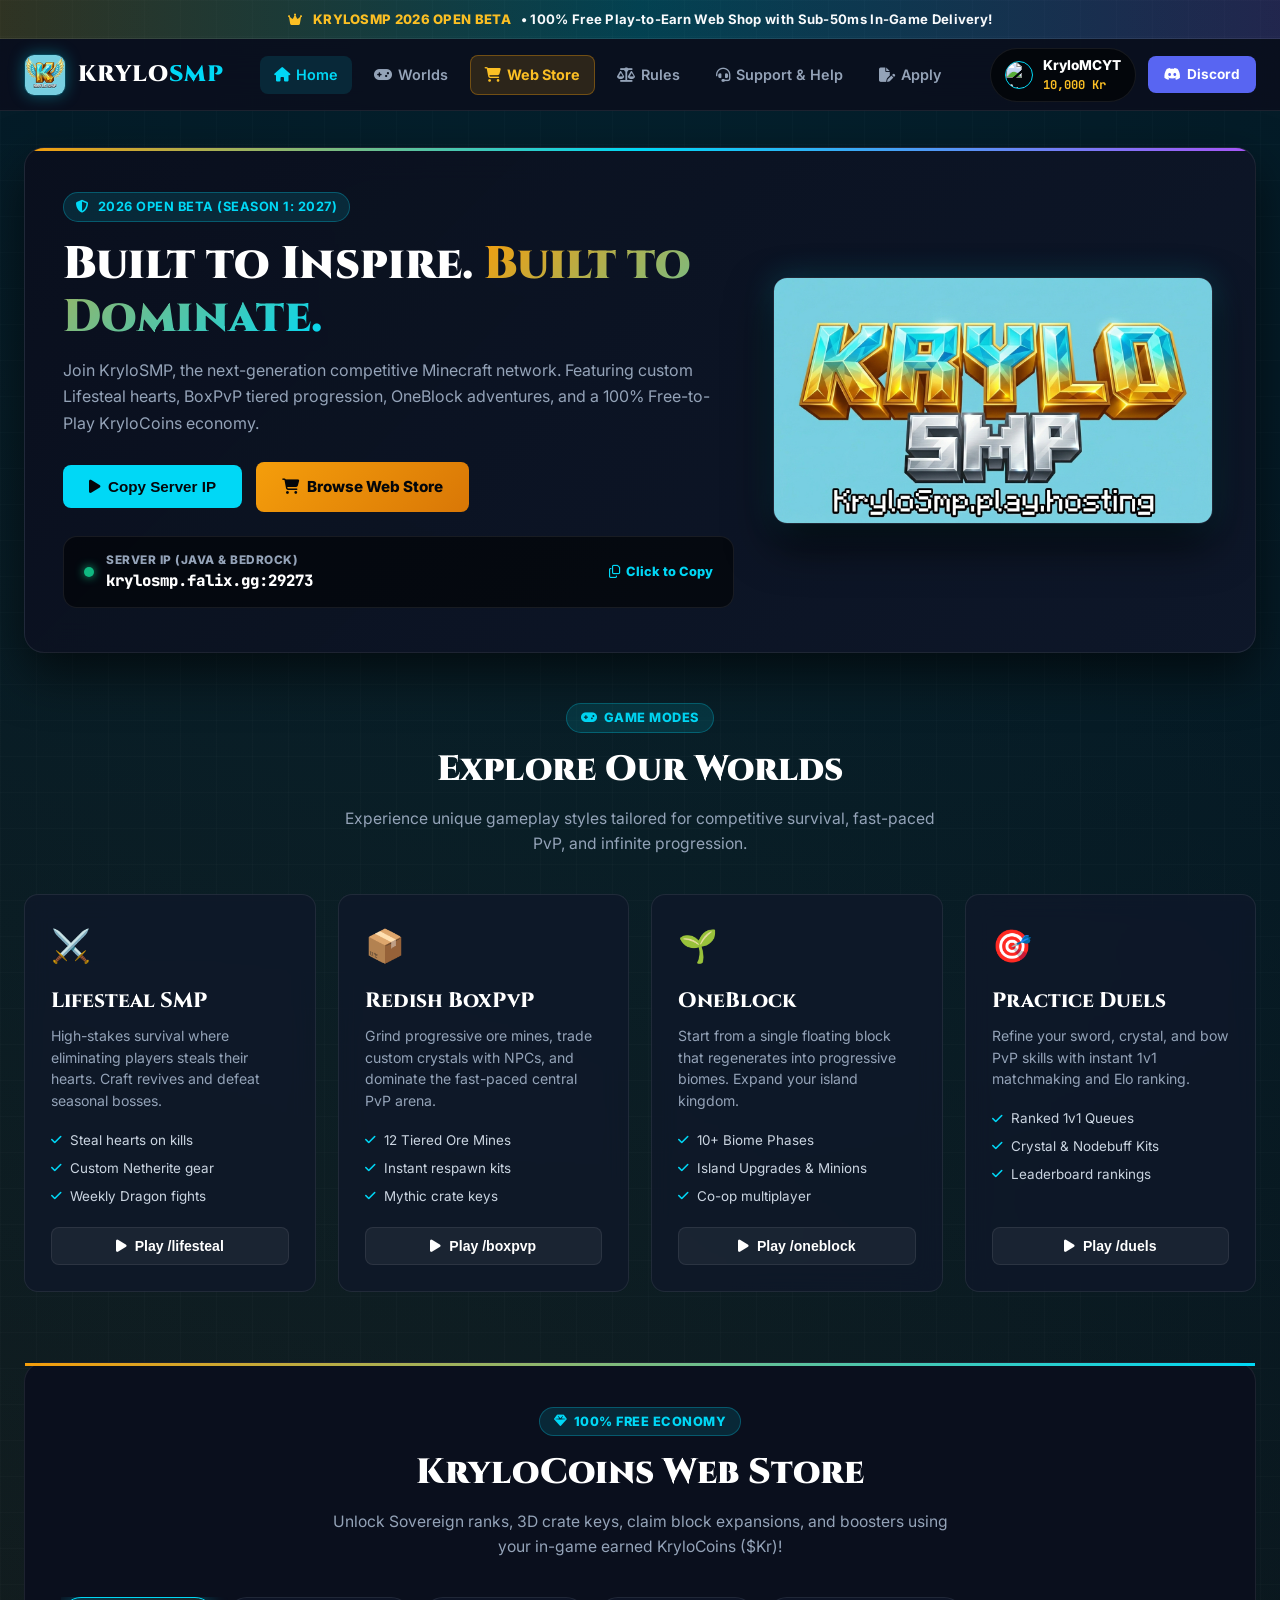
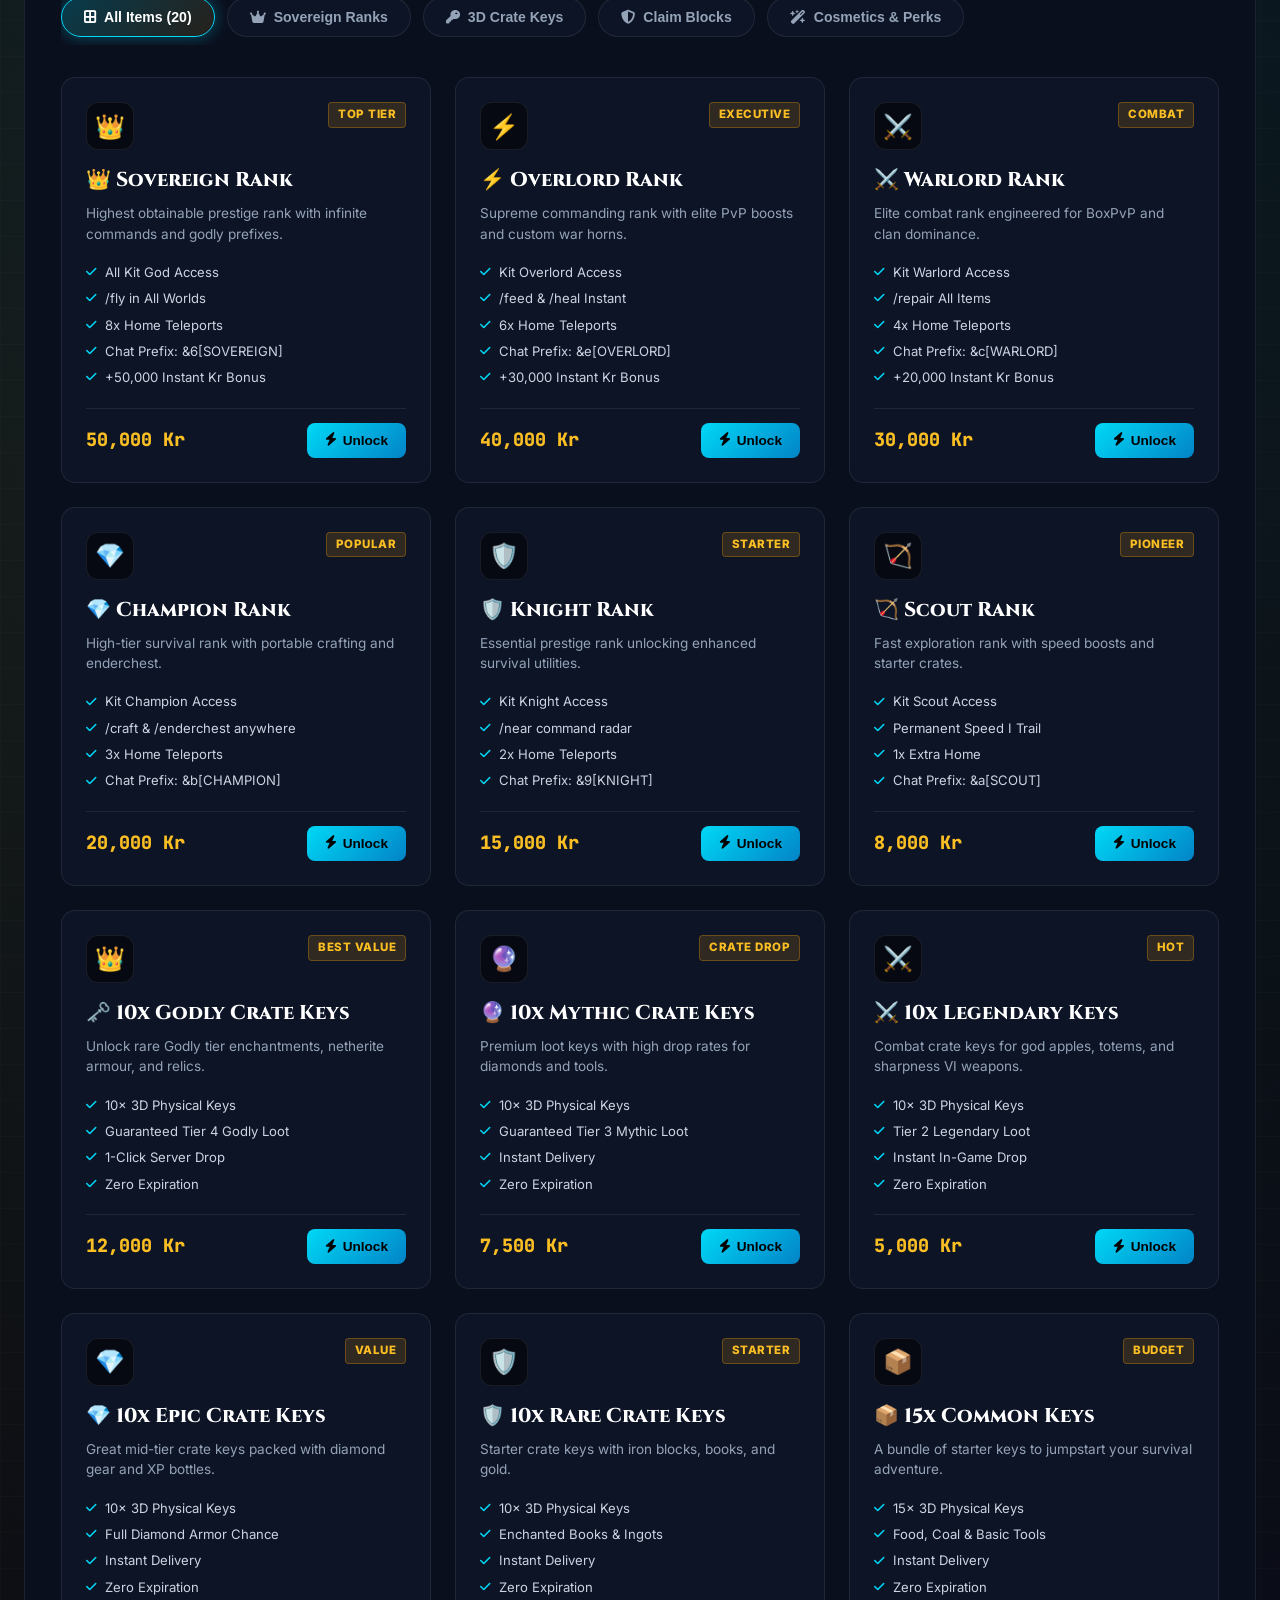
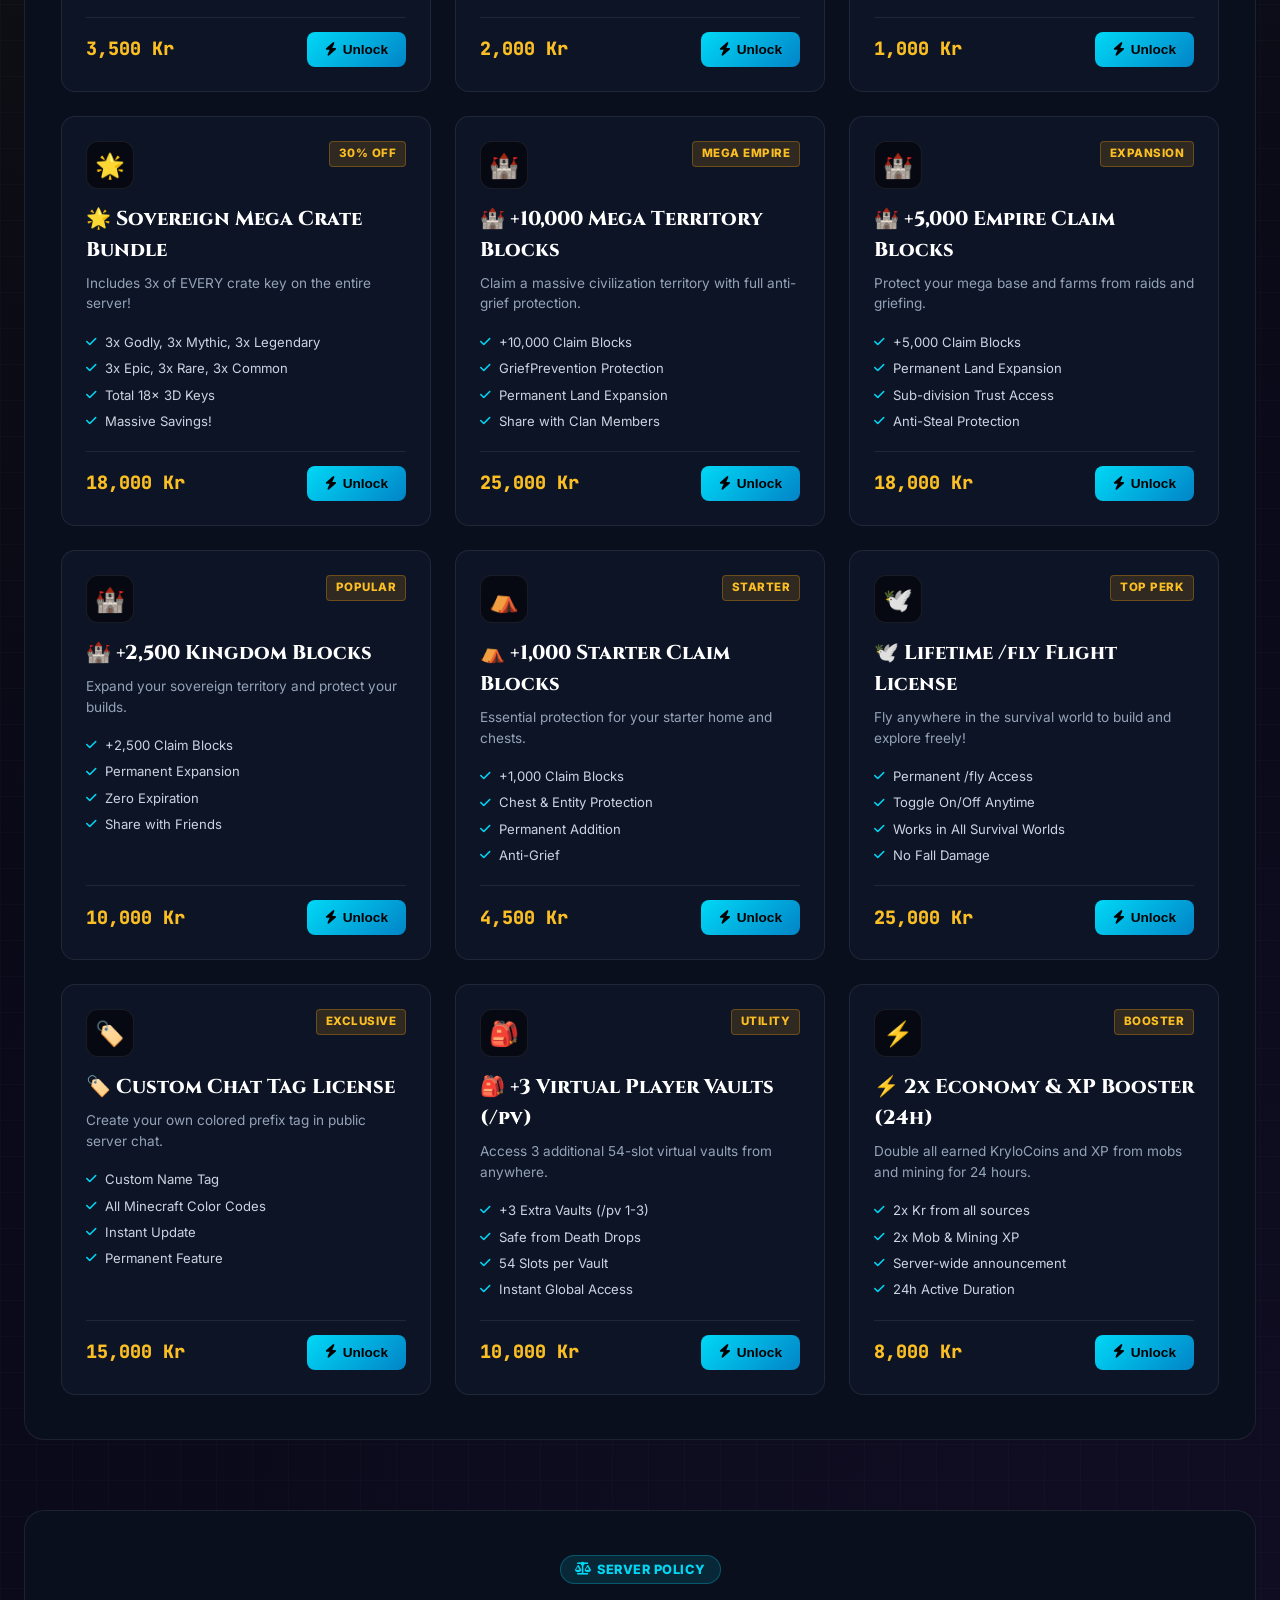
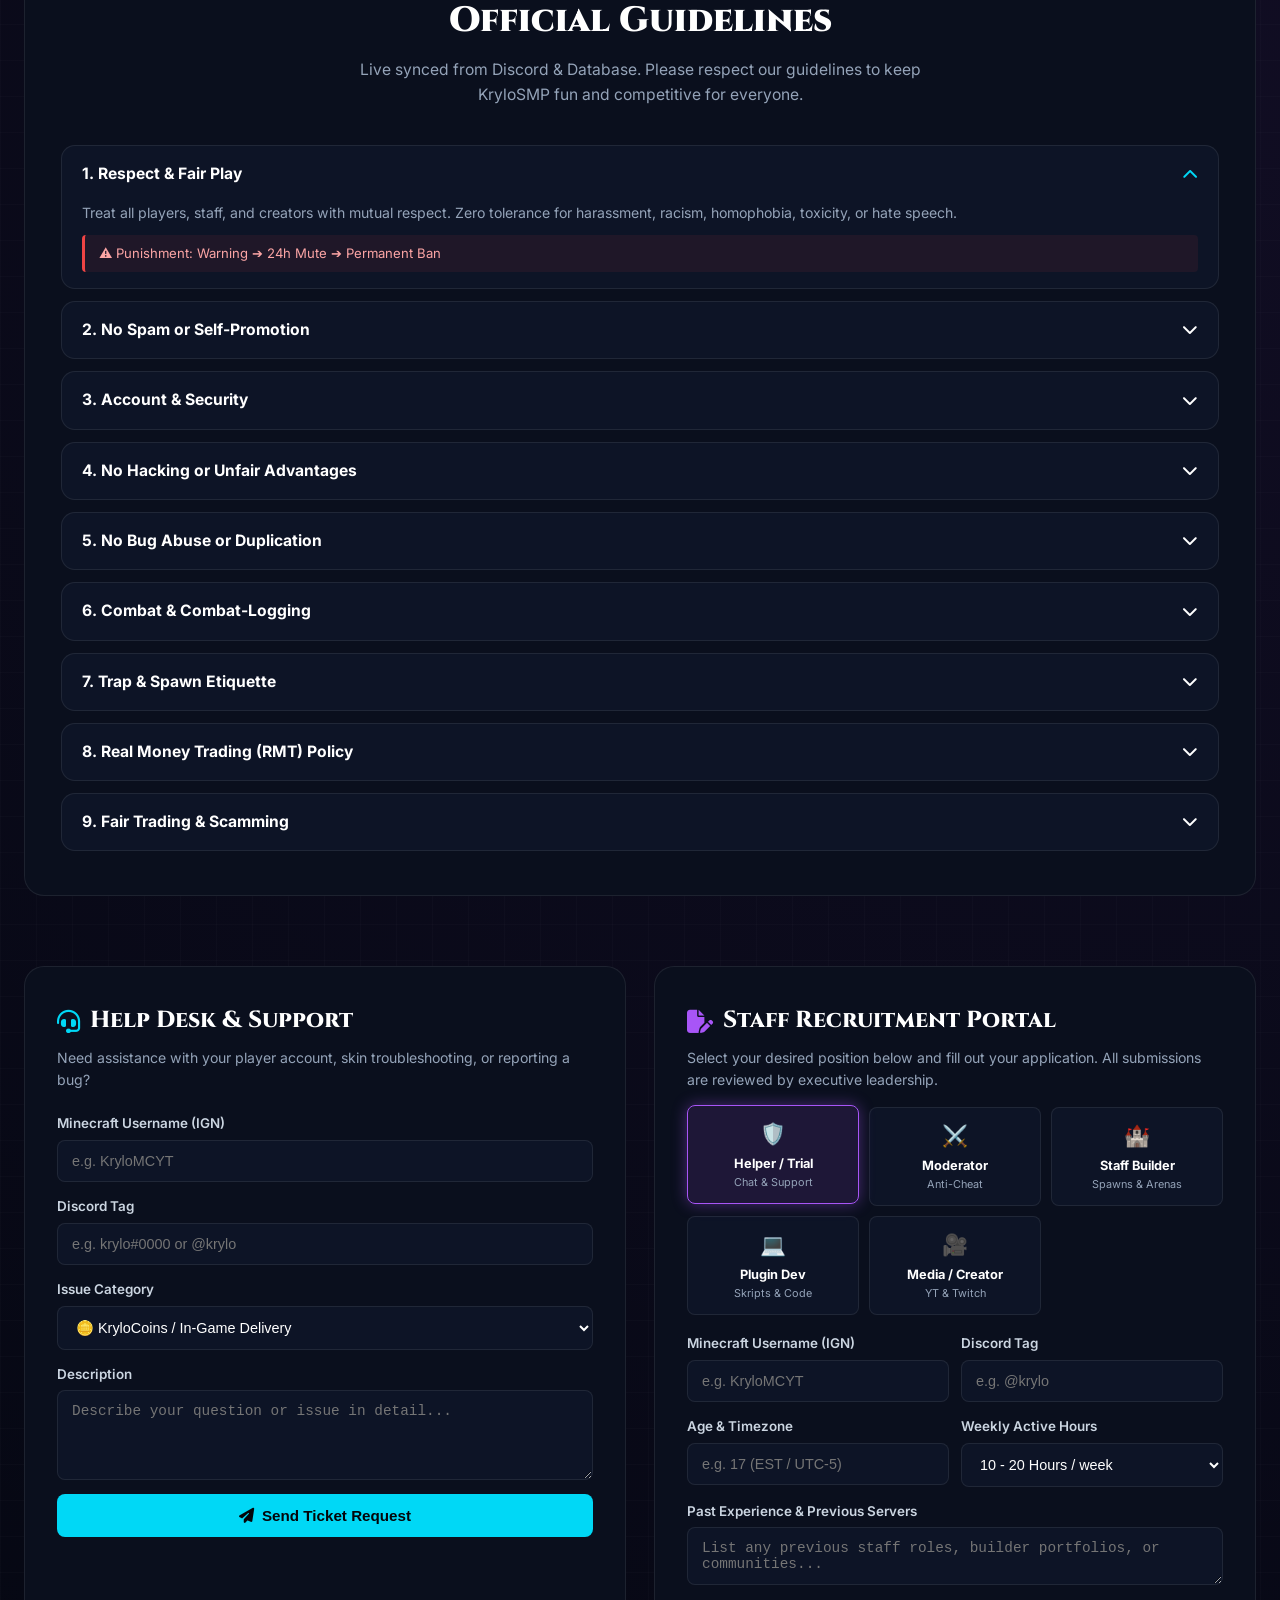
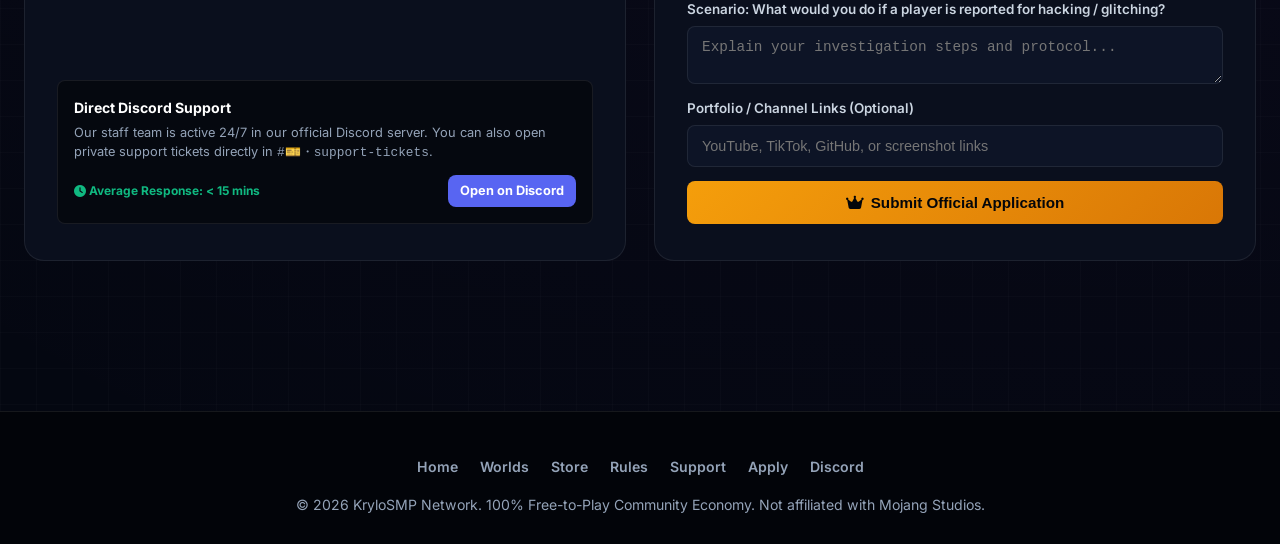
==== commit dfd41b5f: "feat: use KryloMCYT player head and skin instead of Steve" ====
--- a/index.html
+++ b/index.html
@@ -998,9 +998,9 @@
       <!-- Nav Actions -->
       <div class="nav-actions">
         <div class="user-pill" onclick="openAuthModal()" title="Click to Switch / Sync Minecraft IGN">
-          <img id="navAvatar" src="https://mc-heads.net/avatar/Krylo_MC/28" alt="Avatar" class="user-avatar">
+          <img id="navAvatar" src="https://mc-heads.net/avatar/KryloMCYT/28" alt="Avatar" class="user-avatar">
           <div>
-            <div class="user-ign" id="navIgn">Krylo_MC</div>
+            <div class="user-ign" id="navIgn">KryloMCYT</div>
             <div class="user-kc" id="navKc">10,000 Kr</div>
           </div>
         </div>
@@ -1296,7 +1296,7 @@
           <form onsubmit="submitSupportTicket(event)">
             <div class="form-group">
               <label>Minecraft Username (IGN)</label>
-              <input type="text" id="ticketIgn" placeholder="e.g. Krylo_MC" required>
+              <input type="text" id="ticketIgn" placeholder="e.g. KryloMCYT" required>
             </div>
             <div class="form-group">
               <label>Discord Tag</label>
@@ -1375,7 +1375,7 @@
             <div style="display: grid; grid-template-columns: 1fr 1fr; gap: 12px;">
               <div class="form-group">
                 <label>Minecraft Username (IGN)</label>
-                <input type="text" id="applyIgn" placeholder="e.g. Krylo_MC" required>
+                <input type="text" id="applyIgn" placeholder="e.g. KryloMCYT" required>
               </div>
               <div class="form-group">
                 <label>Discord Tag</label>
@@ -1437,10 +1437,10 @@
       </div>
 
       <div style="display: flex; gap: 16px; align-items: center; background: rgba(0,0,0,0.55); border: 1px solid var(--border); padding: 14px; border-radius: var(--radius-sm); margin-bottom: 20px;">
-        <img id="mSkin" src="https://mc-heads.net/body/Krylo_MC/right" alt="Skin" style="height: 84px; object-fit: contain;">
+        <img id="mSkin" src="https://mc-heads.net/body/KryloMCYT/right" alt="Skin" style="height: 84px; object-fit: contain;">
         <div>
           <div style="font-size: 0.75rem; color: var(--text-muted); text-transform: uppercase; font-weight: 700;">Receiving Player:</div>
-          <div id="mTargetIgn" style="font-size: 1.15rem; font-weight: 800; color: #fff;">Krylo_MC</div>
+          <div id="mTargetIgn" style="font-size: 1.15rem; font-weight: 800; color: #fff;">KryloMCYT</div>
           <div style="font-size: 0.75rem; color: var(--green); margin-top: 4px; font-weight: 600;"><i class="fa-solid fa-bolt"></i> Auto-dispatched with sub-50ms sync</div>
         </div>
       </div>
@@ -1473,7 +1473,7 @@
       <form onsubmit="saveAuthIgn(event)">
         <div style="margin-bottom: 18px;">
           <label style="font-size: 0.82rem; font-weight: 700; color: var(--text-muted); margin-bottom: 6px; display: block;">Minecraft Username (IGN):</label>
-          <input type="text" id="authIgnInput" required placeholder="e.g. Krylo_MC or .BedrockUser" style="width: 100%; background: #000; border: 1px solid var(--border); color: #fff; padding: 12px 14px; border-radius: var(--radius-sm); font-weight: 700; font-size: 0.95rem;">
+          <input type="text" id="authIgnInput" required placeholder="e.g. KryloMCYT or .BedrockUser" style="width: 100%; background: #000; border: 1px solid var(--border); color: #fff; padding: 12px 14px; border-radius: var(--radius-sm); font-weight: 700; font-size: 0.95rem;">
         </div>
         <button type="submit" class="btn-primary" style="width: 100%; justify-content: center; padding: 13px;">
           <i class="fa-solid fa-check"></i> Save & Sync Player
@@ -1533,7 +1533,7 @@
     ];
 
     let selectedProduct = null;
-    let activeIgn = localStorage.getItem('krylo_active_ign') || 'Krylo_MC';
+    let activeIgn = localStorage.getItem('krylo_active_ign') || 'KryloMCYT';
 
     function init() {
       updateUserPill();
@@ -1598,7 +1598,7 @@
     }
 
     function updateModalSkin(ign) {
-      const clean = (ign || 'Steve').replace(/^\./, '').trim().replace(/\s+/g, '_');
+      const clean = (ign || 'KryloMCYT').replace(/^\./, '').trim().replace(/\s+/g, '_');
       document.getElementById('mTargetIgn').innerText = ign || 'Player';
       document.getElementById('mSkin').src = `https://mc-heads.net/body/${encodeURIComponent(clean)}/right`;
     }
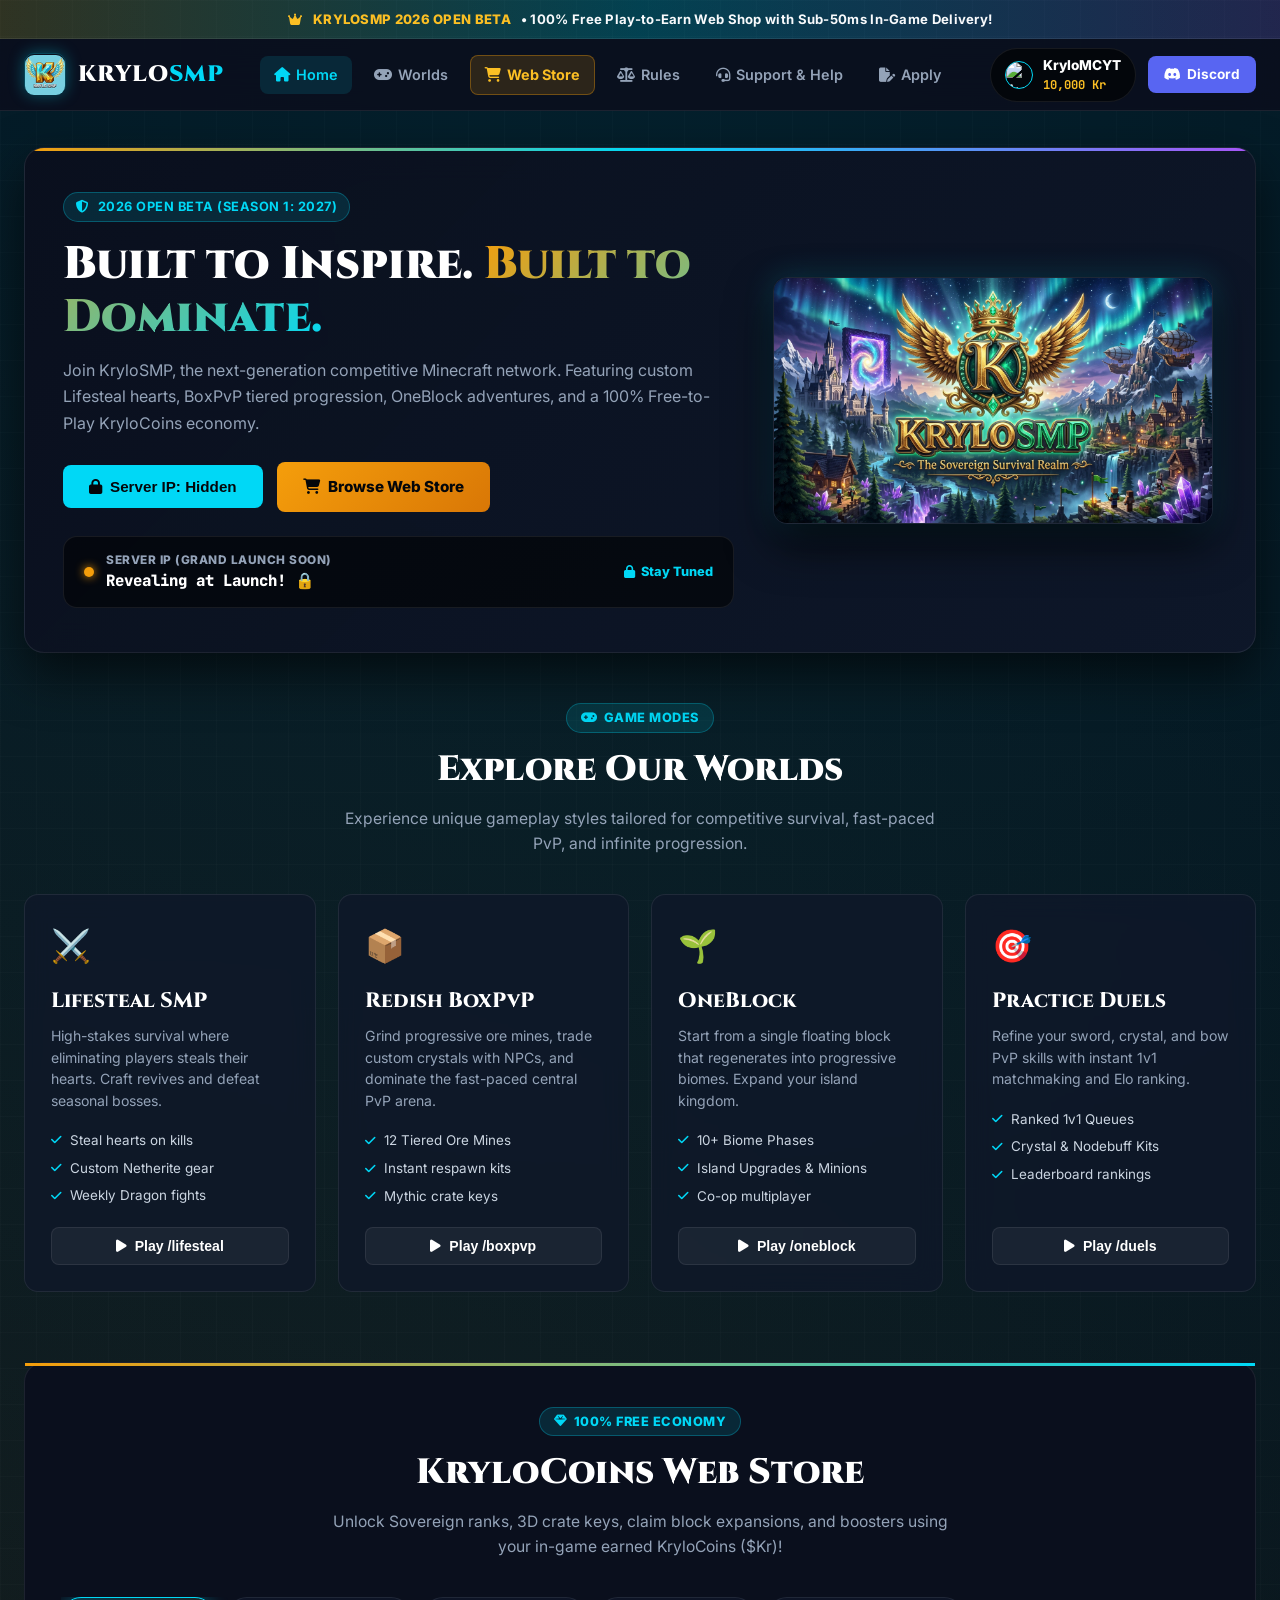
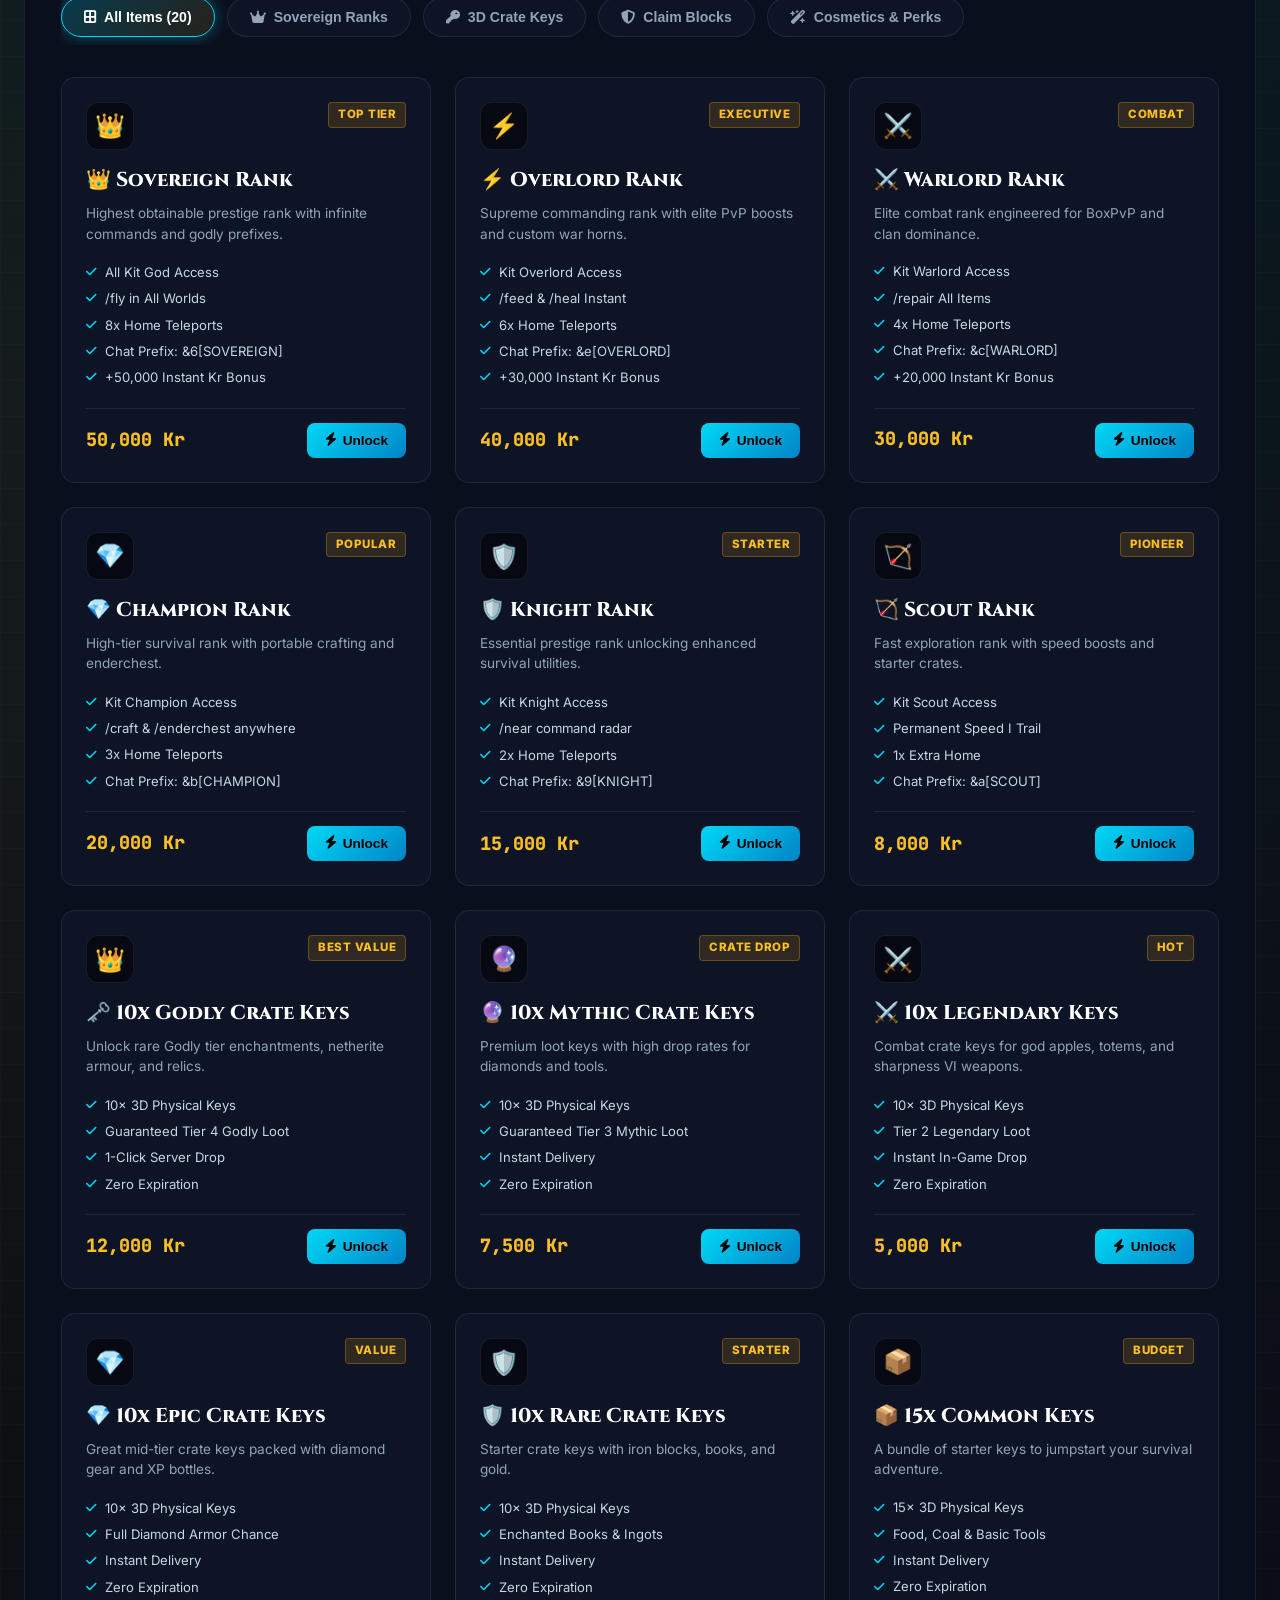
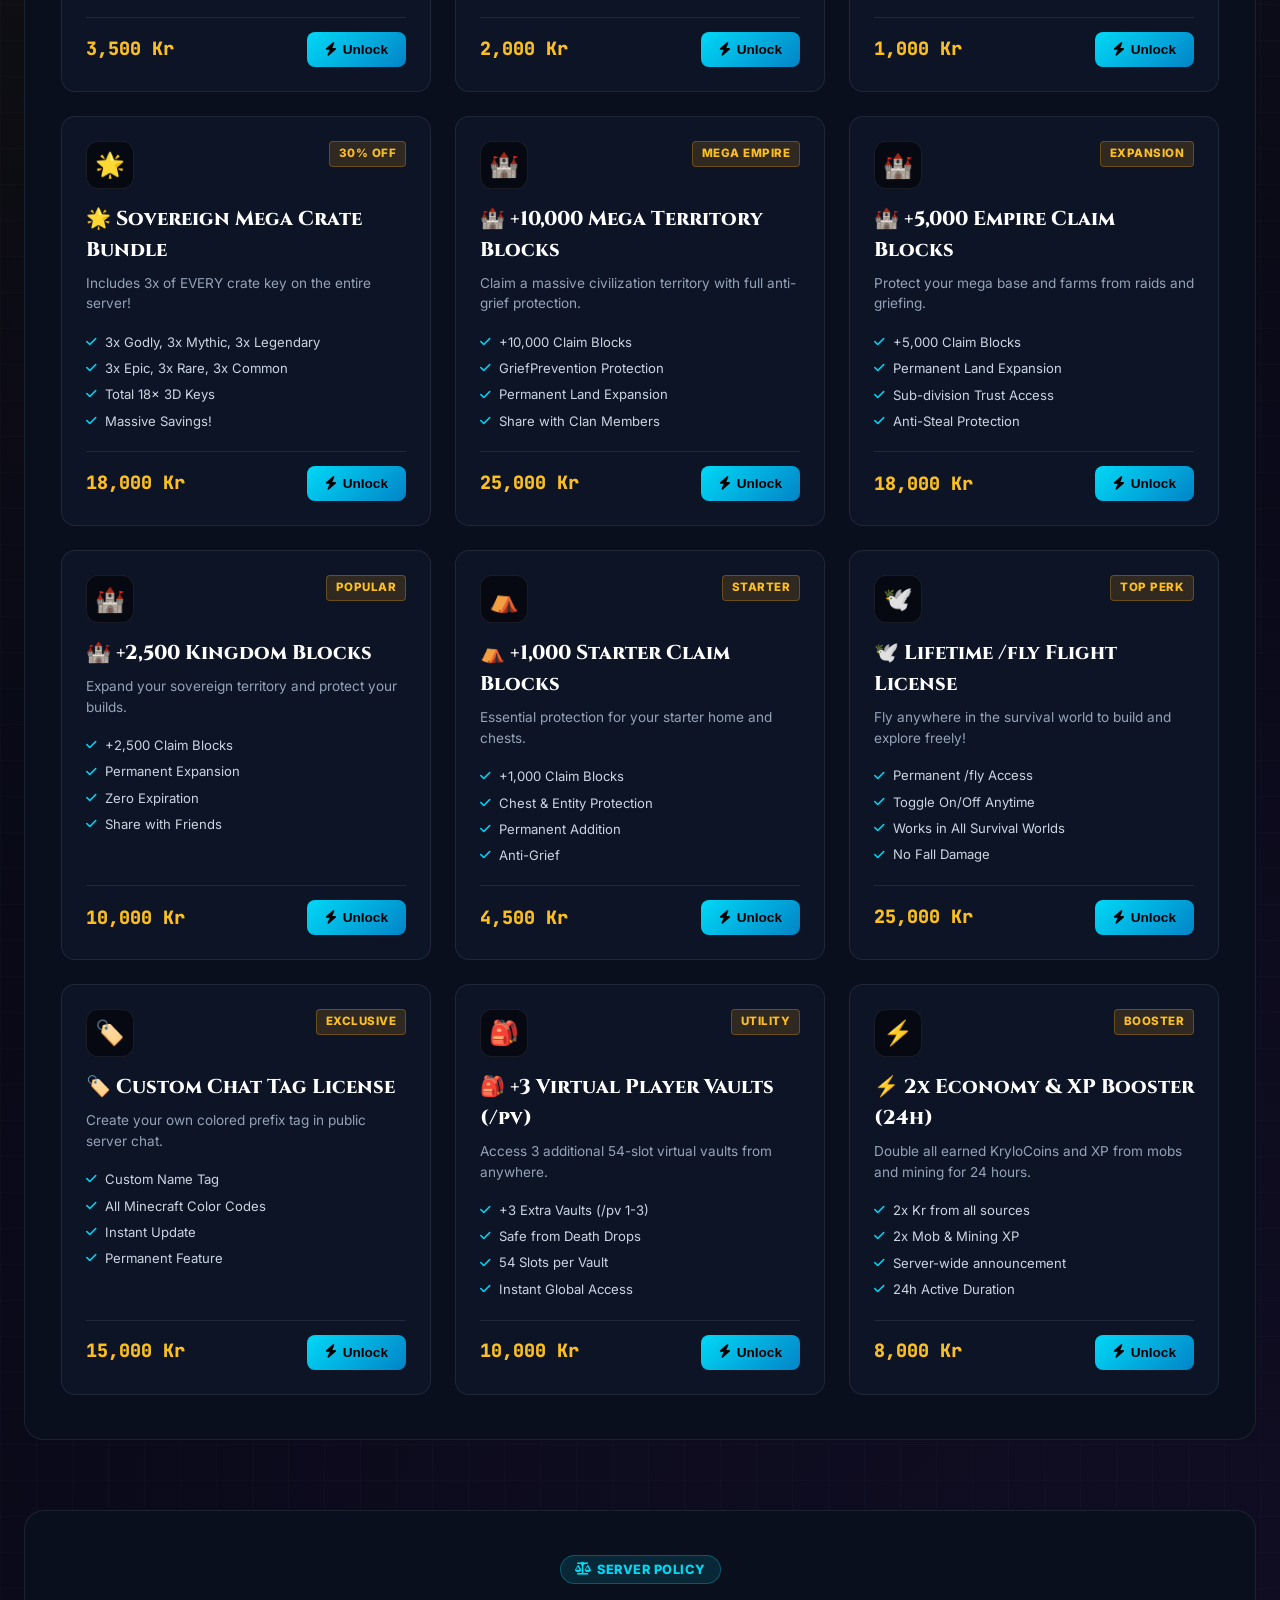
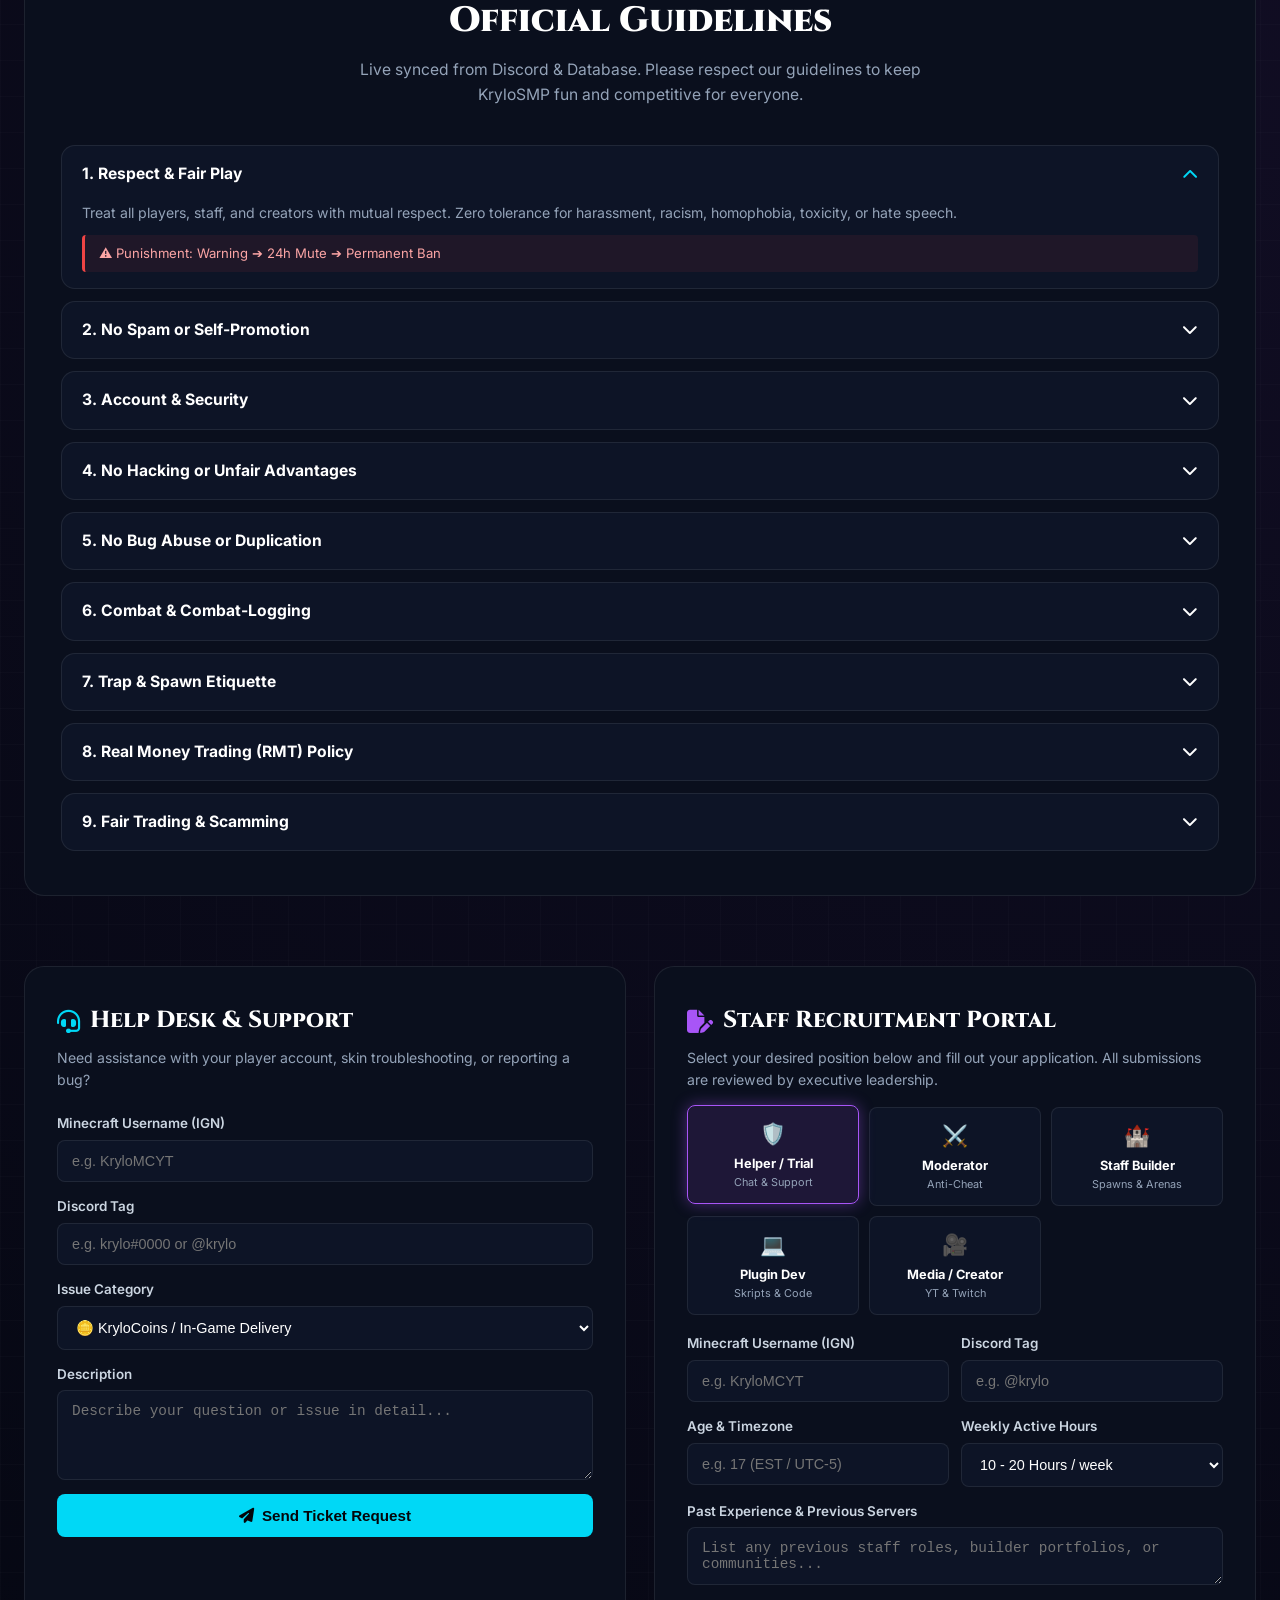
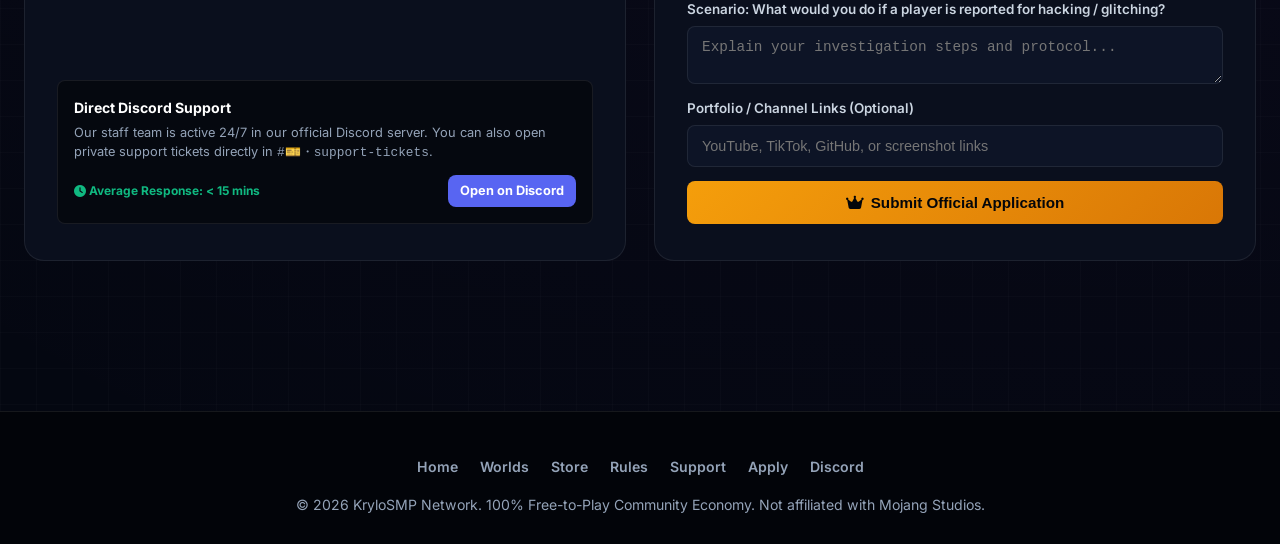
==== commit 6b806202: "feat: hide server IP for launch secrecy and update official banner" ====
--- a/index.html
+++ b/index.html
@@ -1040,22 +1040,22 @@
         
         <div class="hero-cta-group">
           <button class="btn-primary" onclick="copyIp()">
-            <i class="fa-solid fa-play"></i> Copy Server IP
+            <i class="fa-solid fa-lock"></i> Server IP: Hidden
           </button>
           <a href="#store" class="btn-gold">
             <i class="fa-solid fa-cart-shopping"></i> Browse Web Store
           </a>
         </div>
 
-        <div class="ip-card-box" onclick="copyIp()" title="Click to copy server IP">
+        <div class="ip-card-box" onclick="copyIp()" title="Server IP will be revealed at launch!">
           <div class="ip-left">
-            <div class="dot-online"></div>
+            <div class="dot-online" style="background: #f59e0b; box-shadow: 0 0 10px #f59e0b;"></div>
             <div>
-              <div class="ip-title">Server IP (Java & Bedrock)</div>
-              <div class="ip-val" id="serverIpDisplay">krylosmp.falix.gg:29273</div>
+              <div class="ip-title">Server IP (Grand Launch Soon)</div>
+              <div class="ip-val" id="serverIpDisplay">Revealing at Launch! 🔒</div>
             </div>
           </div>
-          <div class="ip-copy-btn"><i class="fa-regular fa-copy"></i> Click to Copy</div>
+          <div class="ip-copy-btn"><i class="fa-solid fa-lock"></i> Stay Tuned</div>
         </div>
       </div>
 
@@ -1744,8 +1744,8 @@
     }
 
     function copyIp() {
-      navigator.clipboard.writeText('krylosmp.falix.gg:29273');
-      showToast('📋 Copied krylosmp.falix.gg:29273 to clipboard!');
+      navigator.clipboard.writeText('play.krylosmp.net');
+      showToast('🔒 Server IP is confidential and will be revealed at Grand Launch! Keep an eye on announcements.');
     }
 
     function toggleMobileNav() {
